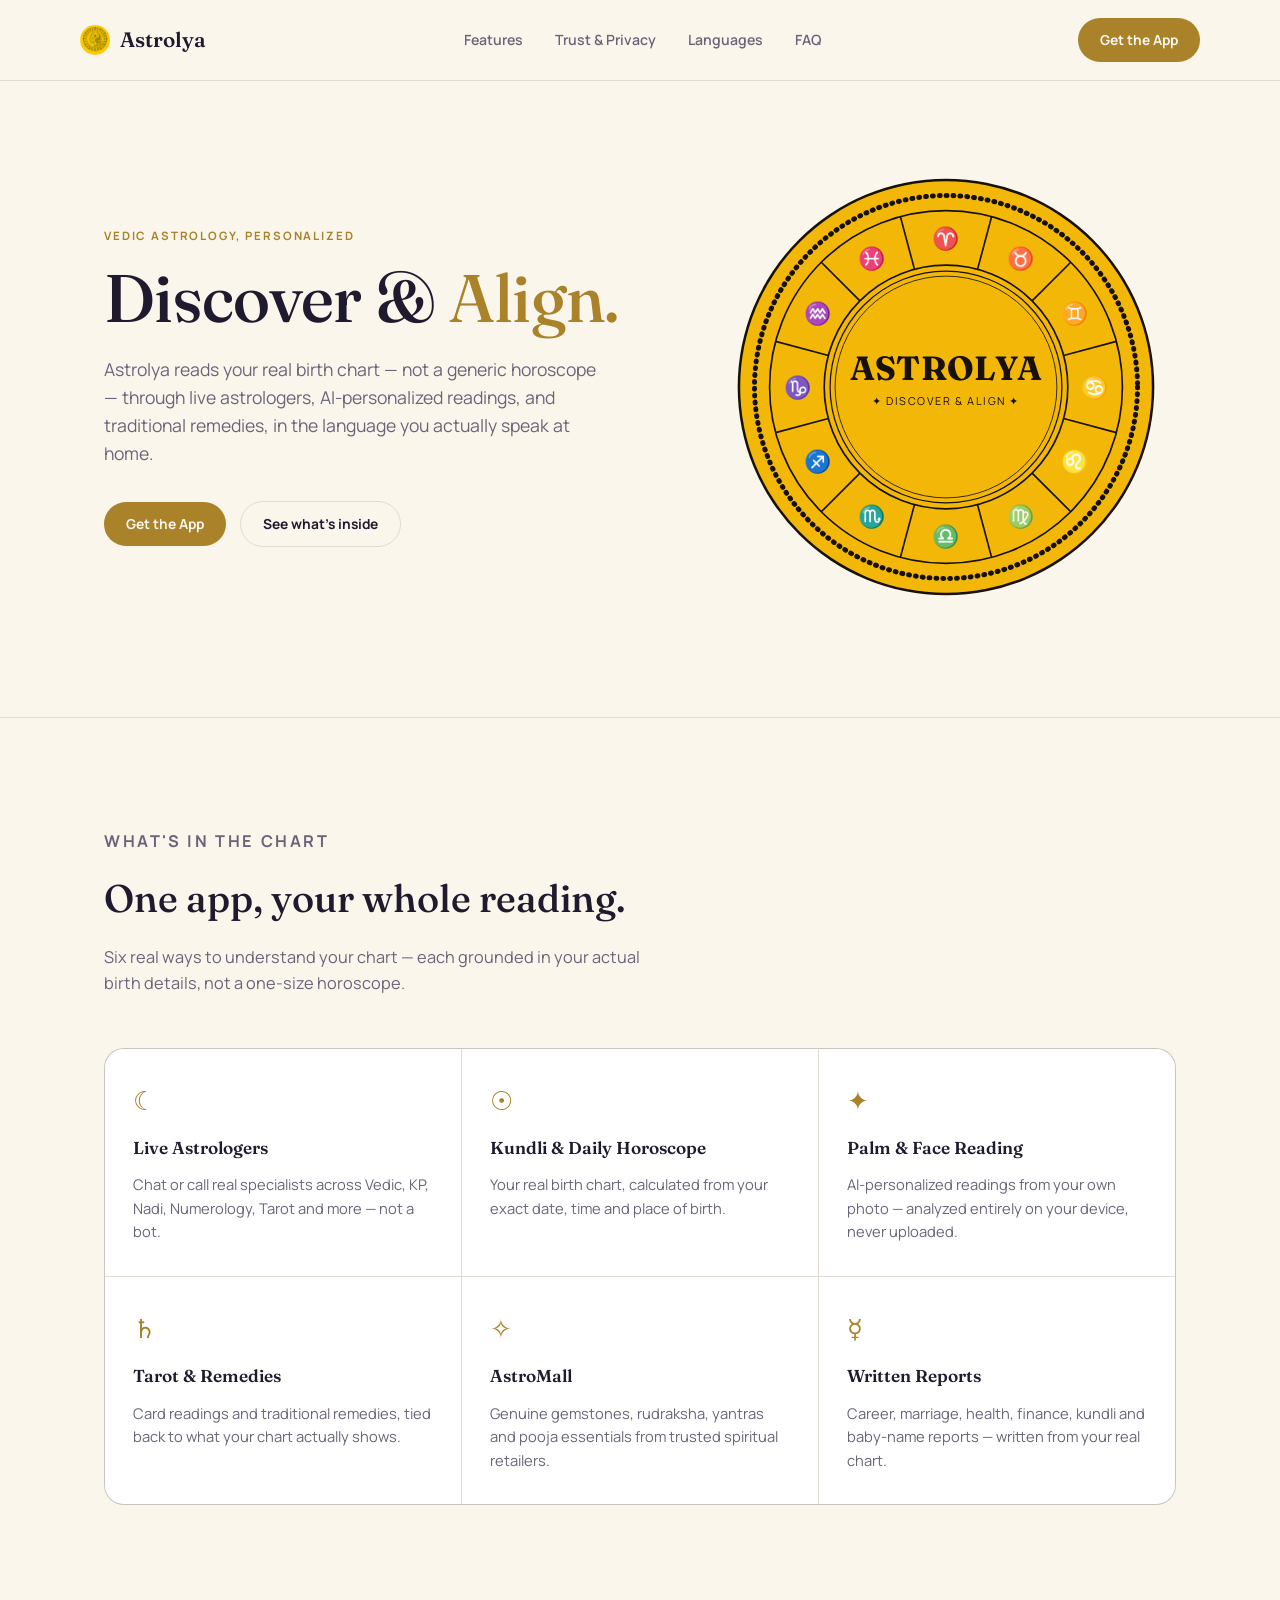
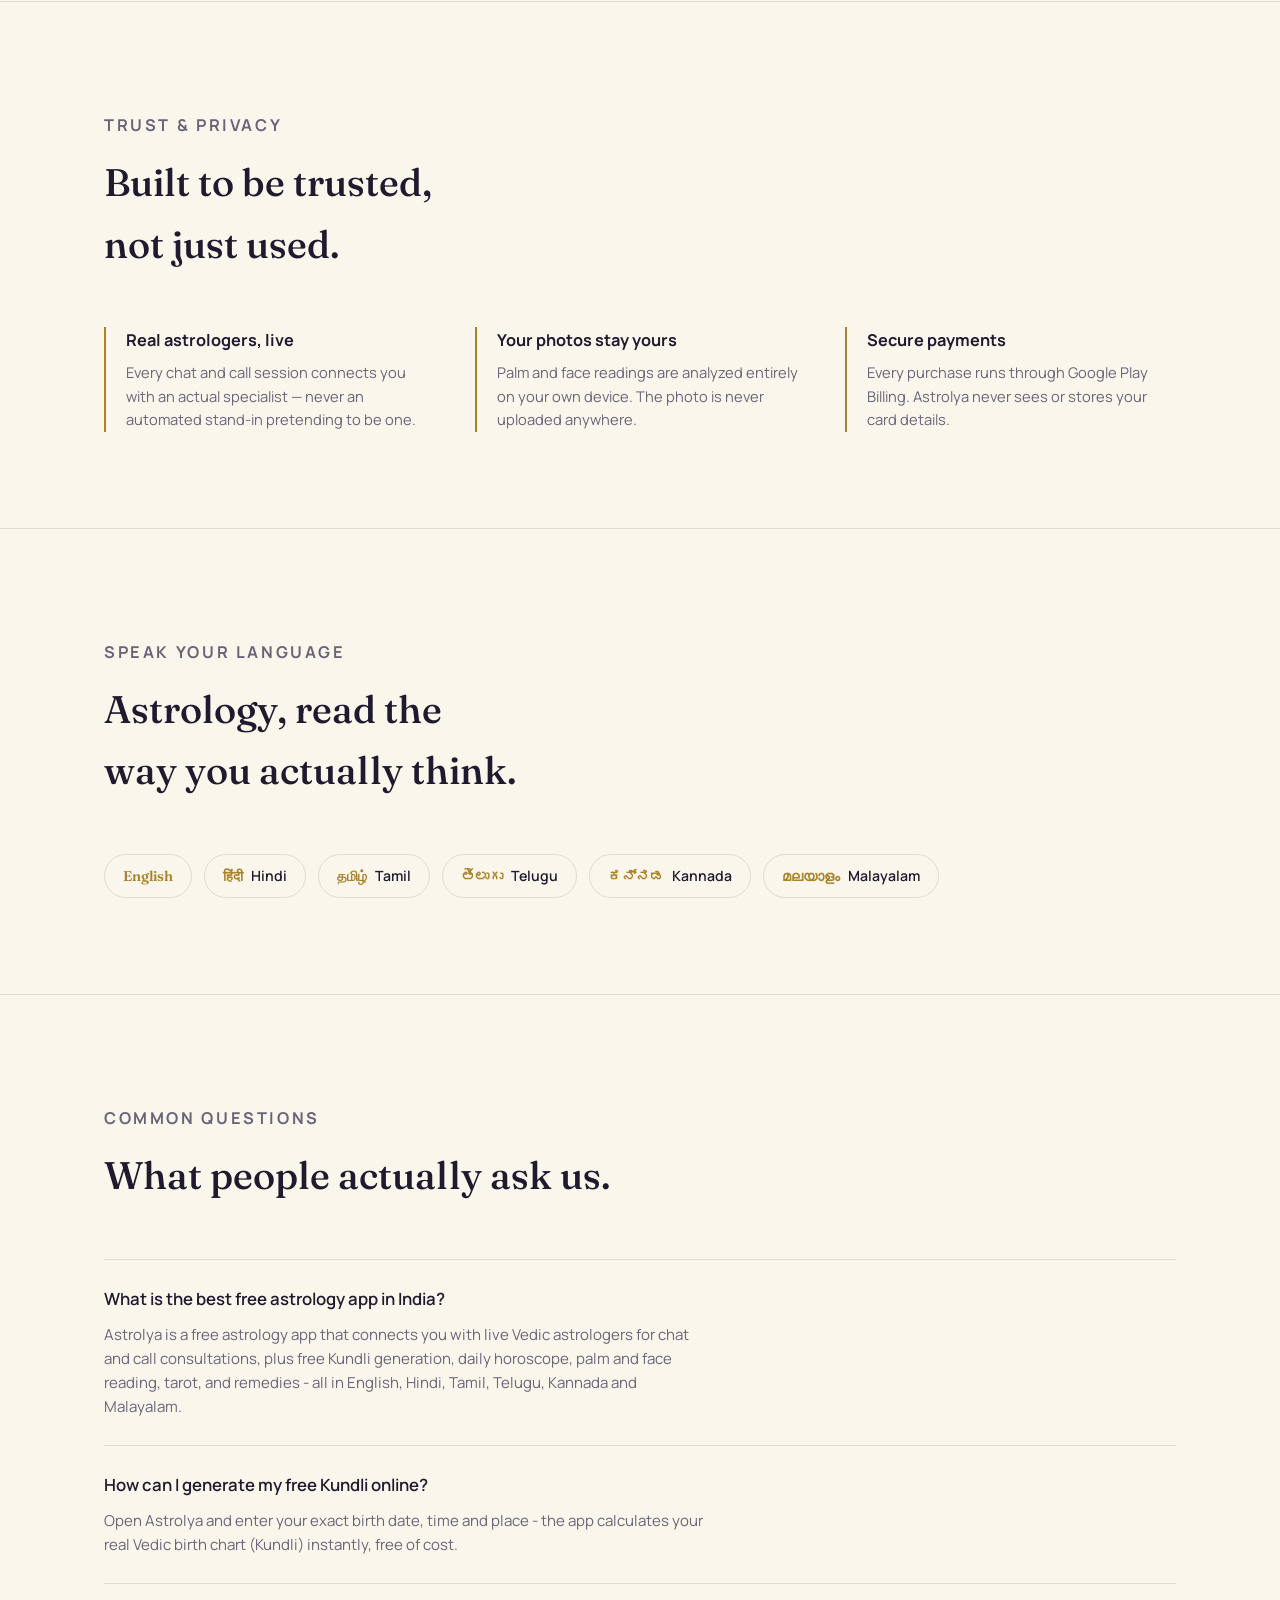
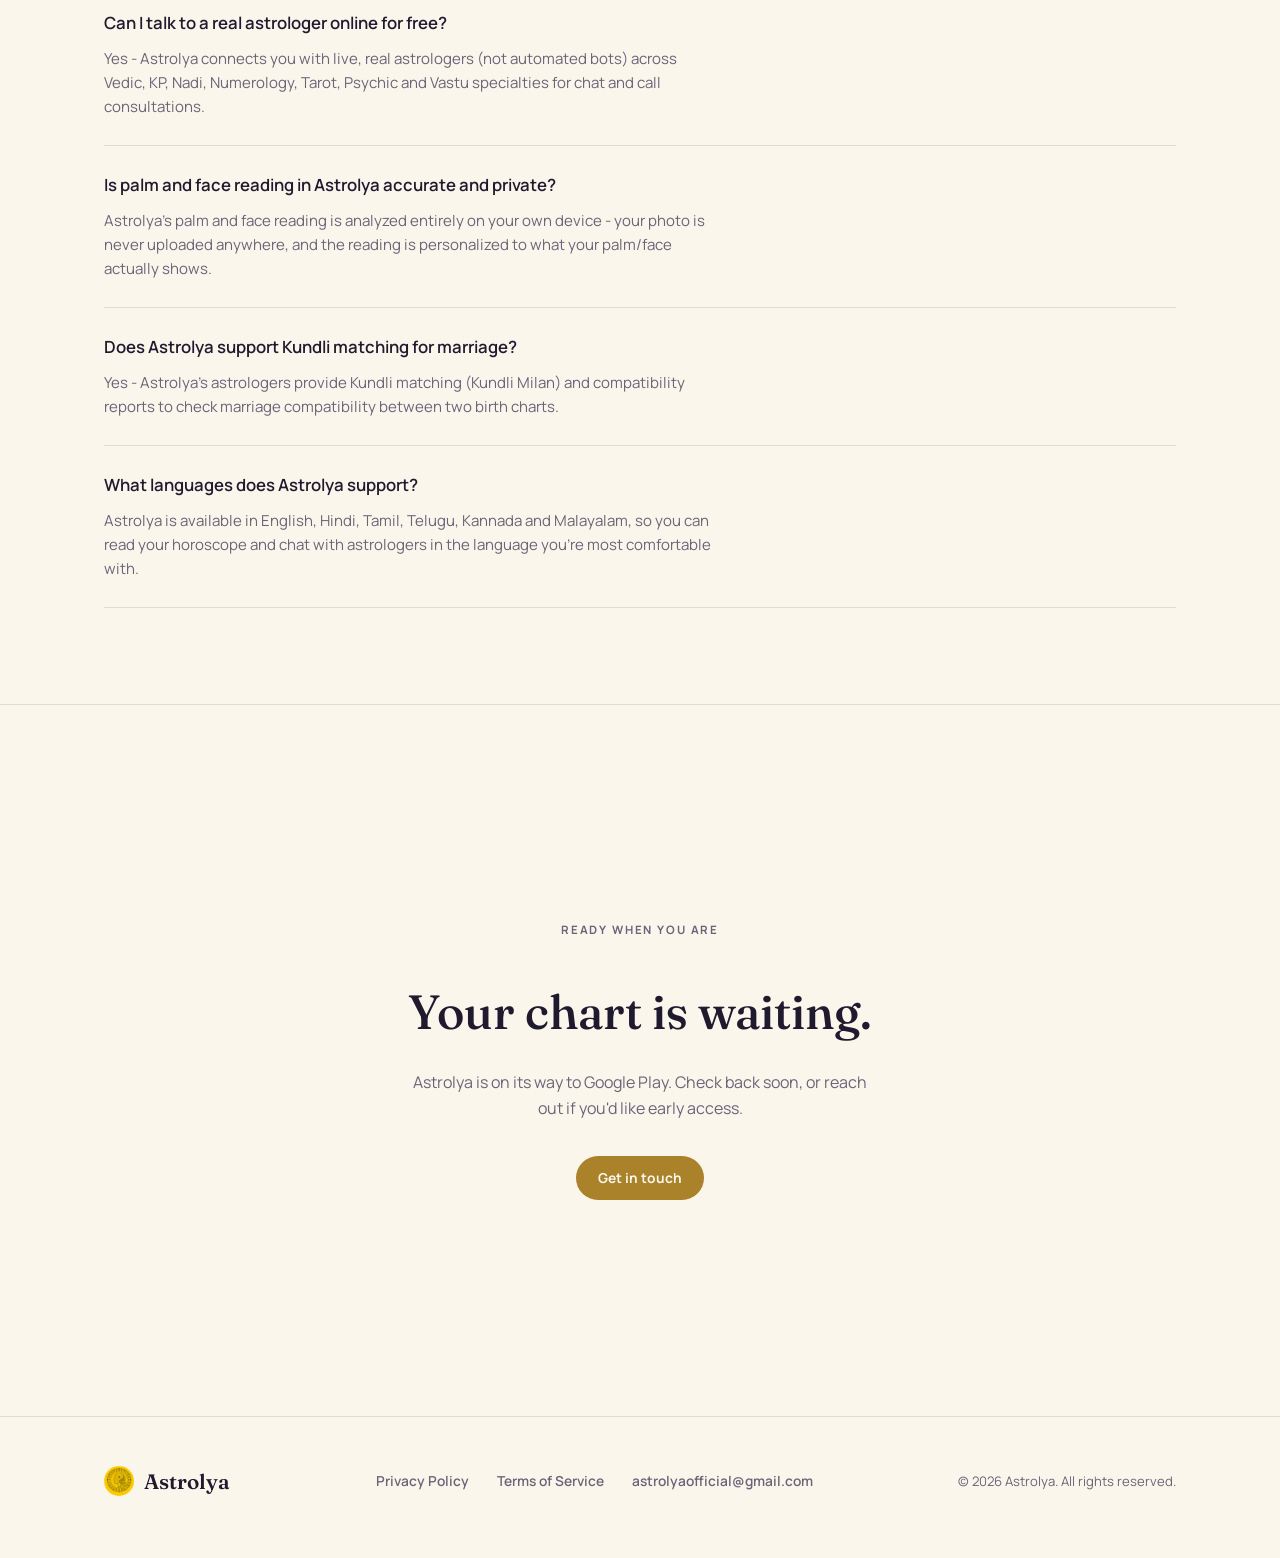
==== index.html @ 69664f36 "Use real app logo for nav wordmark and favicon" ====
<!doctype html>
<html lang="en">
<head>
<meta charset="UTF-8">
<meta name="viewport" content="width=device-width, initial-scale=1.0">
<title>Astrolya - Astrology App | Talk to Astrologer, Free Kundli &amp; Horoscope</title>
<meta name="description" content="Astrolya is a free astrology app with live Vedic astrologers, free Kundli &amp; horoscope matching, daily horoscope, palm &amp; face reading, tarot, and remedies - in English, Hindi, Tamil, Telugu, Kannada &amp; Malayalam.">
<meta name="keywords" content="astrology app, talk to astrologer, free kundli, kundli matching, daily horoscope, online astrologer chat, palm reading app, face reading app, tarot reading online, vedic astrology app, best astrology app india, horoscope app free">
<link rel="canonical" href="https://astrolya.in/">
<meta name="robots" content="index, follow">

<meta property="og:type" content="website">
<meta property="og:url" content="https://astrolya.in/">
<meta property="og:title" content="Astrolya - Astrology App | Talk to Astrologer, Free Kundli &amp; Horoscope">
<meta property="og:description" content="Live Vedic astrologers, free Kundli &amp; horoscope matching, palm &amp; face reading, tarot and remedies - in six Indian languages.">
<meta property="og:site_name" content="Astrolya">
<meta name="twitter:card" content="summary">
<meta name="twitter:title" content="Astrolya - Astrology App | Talk to Astrologer, Free Kundli &amp; Horoscope">
<meta name="twitter:description" content="Live Vedic astrologers, free Kundli &amp; horoscope matching, palm &amp; face reading, tarot and remedies - in six Indian languages.">

<link rel="icon" type="image/png" href="logo-mark.png">
<link rel="preconnect" href="https://fonts.googleapis.com">
<link rel="preconnect" href="https://fonts.gstatic.com" crossorigin>
<link href="https://fonts.googleapis.com/css2?family=Fraunces:opsz,wght@9..144,400;9..144,500;9..144,600&family=Manrope:wght@400;500;600;700;800&display=swap" rel="stylesheet">

<script type="application/ld+json">
{
  "@context": "https://schema.org",
  "@type": "MobileApplication",
  "name": "Astrolya",
  "applicationCategory": "LifestyleApplication",
  "operatingSystem": "Android",
  "description": "Astrolya is a free astrology app with live Vedic astrologers, free Kundli and horoscope matching, daily horoscope, palm and face reading, tarot, and remedies, available in English, Hindi, Tamil, Telugu, Kannada and Malayalam.",
  "url": "https://astrolya.in/",
  "inLanguage": ["en", "hi", "ta", "te", "kn", "ml"],
  "offers": { "@type": "Offer", "price": "0", "priceCurrency": "INR" }
}
</script>
<script type="application/ld+json">
{
  "@context": "https://schema.org",
  "@type": "FAQPage",
  "mainEntity": [
    {
      "@type": "Question",
      "name": "What is the best free astrology app in India?",
      "acceptedAnswer": { "@type": "Answer", "text": "Astrolya is a free astrology app that connects you with live Vedic astrologers for chat and call consultations, plus free Kundli generation, daily horoscope, palm and face reading, tarot, and remedies - all in English, Hindi, Tamil, Telugu, Kannada and Malayalam." }
    },
    {
      "@type": "Question",
      "name": "How can I generate my free Kundli online?",
      "acceptedAnswer": { "@type": "Answer", "text": "Open Astrolya and enter your exact birth date, time and place - the app calculates your real Vedic birth chart (Kundli) instantly, free of cost." }
    },
    {
      "@type": "Question",
      "name": "Can I talk to a real astrologer online for free?",
      "acceptedAnswer": { "@type": "Answer", "text": "Yes - Astrolya connects you with live, real astrologers (not automated bots) across Vedic, KP, Nadi, Numerology, Tarot, Psychic and Vastu specialties for chat and call consultations." }
    },
    {
      "@type": "Question",
      "name": "Is palm and face reading in Astrolya accurate and private?",
      "acceptedAnswer": { "@type": "Answer", "text": "Astrolya's palm and face reading is analyzed entirely on your own device - your photo is never uploaded anywhere, and the reading is personalized to what your palm/face actually shows." }
    },
    {
      "@type": "Question",
      "name": "Does Astrolya support Kundli matching for marriage?",
      "acceptedAnswer": { "@type": "Answer", "text": "Yes - Astrolya's astrologers provide Kundli matching (Kundli Milan) and compatibility reports to check marriage compatibility between two birth charts." }
    },
    {
      "@type": "Question",
      "name": "What languages does Astrolya support?",
      "acceptedAnswer": { "@type": "Answer", "text": "Astrolya is available in English, Hindi, Tamil, Telugu, Kannada and Malayalam, so you can read your horoscope and chat with astrologers in the language you're most comfortable with." }
    }
  ]
}
</script>
<style>
  :root {
    --void: #FAF6EC;
    --dusk: #FFFFFF;
    --dusk-2: #F1EADA;
    --gold: #A9822A;
    --gold-bright: #8C6A1F;
    --ember: #9C4530;
    --ink: #201A2E;
    --ink-dim: #6B6478;
    --line: rgba(32,26,46,0.12);
    --shadow: 0 1px 2px rgba(32,26,46,0.05), 0 12px 32px rgba(32,26,46,0.08);
  }
  @media (prefers-color-scheme: dark) {
    :root:not([data-theme="light"]) {
      --void: #0A0812;
      --dusk: #171225;
      --dusk-2: #1E1830;
      --gold: #C9A63C;
      --gold-bright: #E8C766;
      --ember: #C46A4C;
      --ink: #F3EDE0;
      --ink-dim: #9C93A8;
      --line: rgba(243,237,224,0.12);
      --shadow: 0 1px 2px rgba(0,0,0,0.3), 0 20px 48px rgba(0,0,0,0.4);
    }
  }
  :root[data-theme="dark"] {
    --void: #0A0812;
    --dusk: #171225;
    --dusk-2: #1E1830;
    --gold: #C9A63C;
    --gold-bright: #E8C766;
    --ember: #C46A4C;
    --ink: #F3EDE0;
    --ink-dim: #9C93A8;
    --line: rgba(243,237,224,0.12);
    --shadow: 0 1px 2px rgba(0,0,0,0.3), 0 20px 48px rgba(0,0,0,0.4);
  }

  * { box-sizing: border-box; margin: 0; padding: 0; }
  html { scroll-behavior: smooth; }
  body {
    background: var(--void);
    color: var(--ink);
    font-family: 'Manrope', -apple-system, sans-serif;
    line-height: 1.6;
    -webkit-font-smoothing: antialiased;
    overflow-x: hidden;
  }
  h1, h2, h3 { font-family: 'Fraunces', Georgia, serif; text-wrap: balance; font-weight: 500; }
  .eyebrow {
    font-size: 0.72rem;
    font-weight: 700;
    letter-spacing: 0.16em;
    text-transform: uppercase;
    color: var(--gold);
  }
  .wrap { max-width: 1120px; margin: 0 auto; padding: 0 24px; }
  a { color: inherit; text-decoration: none; }
  img, svg { max-width: 100%; display: block; }

  @media (prefers-reduced-motion: reduce) {
    *, *::before, *::after { animation-duration: 0.01ms !important; animation-iteration-count: 1 !important; transition-duration: 0.01ms !important; }
  }

  /* Nav */
  header.nav {
    position: sticky; top: 0; z-index: 50;
    background: color-mix(in srgb, var(--void) 88%, transparent);
    backdrop-filter: blur(10px);
    border-bottom: 1px solid var(--line);
  }
  .nav-row {
    display: flex; align-items: center; justify-content: space-between;
    padding: 18px 0;
  }
  .wordmark { display: flex; align-items: center; gap: 10px; font-family: 'Fraunces', serif; font-size: 1.3rem; font-weight: 600; }
  .wordmark .glyph {
    width: 30px; height: 30px; border-radius: 50%;
    display: block;
    flex-shrink: 0;
  }
  nav.links { display: flex; gap: 32px; align-items: center; }
  nav.links a { font-size: 0.88rem; font-weight: 600; color: var(--ink-dim); transition: color 0.2s; }
  nav.links a:hover, nav.links a:focus-visible { color: var(--gold); }
  .btn {
    display: inline-flex; align-items: center; gap: 8px;
    padding: 11px 22px; border-radius: 999px;
    font-size: 0.86rem; font-weight: 700;
    background: var(--gold); color: var(--void);
    transition: transform 0.2s, background 0.2s;
  }
  .btn:hover, .btn:focus-visible { background: var(--gold-bright); transform: translateY(-1px); }
  .btn:focus-visible { outline: 2px solid var(--gold); outline-offset: 3px; }

  @media (max-width: 720px) { nav.links { display: none; } }

  /* Hero */
  .hero {
    position: relative;
    padding: 96px 0 120px;
    overflow: hidden;
  }
  .hero-grid {
    display: grid; grid-template-columns: 1.1fr 0.9fr; gap: 48px; align-items: center;
  }
  @media (max-width: 880px) { .hero-grid { grid-template-columns: 1fr; } }
  .hero h1 {
    font-size: clamp(2.6rem, 5.5vw, 4.2rem);
    line-height: 1.04;
    margin: 18px 0 22px;
    letter-spacing: -0.01em;
  }
  .hero h1 em { font-style: normal; color: var(--gold); }
  .hero p.lede {
    font-size: 1.1rem; color: var(--ink-dim); max-width: 46ch; margin-bottom: 34px;
  }
  .cta-row { display: flex; gap: 14px; flex-wrap: wrap; align-items: center; }
  .btn-ghost {
    padding: 11px 22px; border-radius: 999px; border: 1px solid var(--line);
    font-size: 0.86rem; font-weight: 700; color: var(--ink);
    transition: border-color 0.2s;
  }
  .btn-ghost:hover { border-color: var(--gold); }

  /* Chart wheel */
  .wheel-wrap { position: relative; display: flex; align-items: center; justify-content: center; }
  .wheel {
    width: min(420px, 84vw); aspect-ratio: 1;
  }
  .wheel-ring {
    transform-box: fill-box;
    transform-origin: center;
    animation: spin 140s linear infinite;
  }
  @keyframes spin { to { transform: rotate(360deg); } }
  .wheel-static-label {
    position: absolute; font-family: 'Fraunces', serif; font-size: 0.75rem;
    letter-spacing: 0.08em; color: var(--ink-dim); text-align: center;
  }

  /* Section shell */
  section { padding: 96px 0; border-top: 1px solid var(--line); scroll-margin-top: 90px; }
  .section-head { max-width: 56ch; margin-bottom: 52px; }
  .section-head h2 { font-size: clamp(1.8rem, 3.4vw, 2.4rem); margin-top: 14px; }
  .section-head p { color: var(--ink-dim); margin-top: 14px; font-size: 1.02rem; }

  /* Feature cards */
  .features { display: grid; grid-template-columns: repeat(3, 1fr); gap: 1px; background: var(--line); border: 1px solid var(--line); border-radius: 20px; overflow: hidden; }
  @media (max-width: 880px) { .features { grid-template-columns: repeat(2, 1fr); } }
  @media (max-width: 560px) { .features { grid-template-columns: 1fr; } }
  .feature {
    background: var(--dusk); padding: 32px 28px; min-height: 220px;
    display: flex; flex-direction: column; gap: 12px;
  }
  .feature .mark { font-family: 'Fraunces', serif; font-size: 1.6rem; color: var(--gold); }
  .feature h3 { font-size: 1.08rem; font-weight: 600; }
  .feature p { color: var(--ink-dim); font-size: 0.92rem; }

  /* Trust */
  .trust-grid { display: grid; grid-template-columns: repeat(3, 1fr); gap: 40px; }
  @media (max-width: 780px) { .trust-grid { grid-template-columns: 1fr; gap: 32px; } }
  .trust-item { border-left: 2px solid var(--gold); padding-left: 20px; }
  .trust-item h3 { font-size: 1.02rem; font-weight: 700; margin-bottom: 8px; font-family: 'Manrope', sans-serif; }
  .trust-item p { color: var(--ink-dim); font-size: 0.92rem; }

  /* Languages */
  .lang-row { display: flex; flex-wrap: wrap; gap: 12px; }
  .lang-chip {
    padding: 10px 18px; border-radius: 999px; border: 1px solid var(--line);
    font-size: 0.88rem; font-weight: 600;
    display: flex; align-items: baseline; gap: 8px;
  }
  .lang-chip .native { color: var(--gold); font-family: 'Fraunces', serif; }

  /* FAQ */
  .faq-list { display: flex; flex-direction: column; }
  .faq-item { padding: 26px 0; border-top: 1px solid var(--line); }
  .faq-item:last-child { border-bottom: 1px solid var(--line); }
  .faq-item h3 { font-size: 1.05rem; font-weight: 600; margin-bottom: 10px; font-family: 'Manrope', sans-serif; }
  .faq-item p { color: var(--ink-dim); font-size: 0.94rem; max-width: 68ch; }

  /* Final CTA */
  .final-cta { text-align: center; padding: 120px 0; }
  .final-cta h2 { font-size: clamp(2rem, 4.5vw, 3rem); margin-bottom: 20px; }
  .final-cta p { color: var(--ink-dim); max-width: 46ch; margin: 0 auto 34px; }
  .final-cta .cta-row { justify-content: center; }

  /* Footer */
  footer { border-top: 1px solid var(--line); padding: 48px 0 60px; }
  .foot-row { display: flex; justify-content: space-between; flex-wrap: wrap; gap: 24px; align-items: center; }
  .foot-links { display: flex; gap: 28px; flex-wrap: wrap; }
  .foot-links a { font-size: 0.86rem; color: var(--ink-dim); font-weight: 600; }
  .foot-links a:hover { color: var(--gold); }
  .foot-copy { font-size: 0.82rem; color: var(--ink-dim); }
</style>
</head>
<body>

<header class="nav">
  <div class="wrap nav-row">
    <a class="wordmark" href="#top"><img class="glyph" src="logo-mark.png" alt="Astrolya" width="30" height="30">Astrolya</a>
    <nav class="links">
      <a href="#chart">Features</a>
      <a href="#trust">Trust &amp; Privacy</a>
      <a href="#languages">Languages</a>
      <a href="#faq">FAQ</a>
    </nav>
    <a class="btn" href="#download">Get the App</a>
  </div>
</header>

<main id="top">
  <section class="hero" style="border-top:none;">
    <div class="wrap hero-grid">
      <div>
        <p class="eyebrow">Vedic Astrology, Personalized</p>
        <h1>Discover &amp; <em>Align.</em></h1>
        <p class="lede">Astrolya reads your real birth chart — not a generic horoscope — through live astrologers, AI-personalized readings, and traditional remedies, in the language you actually speak at home.</p>
        <div class="cta-row">
          <a class="btn" href="#download">Get the App</a>
          <a class="btn-ghost" href="#chart">See what's inside</a>
        </div>
      </div>
      <div class="wheel-wrap" aria-hidden="true">
        <svg class="wheel" viewBox="0 0 500 500">
          <defs>
            <clipPath id="wheelClip"><circle cx="250" cy="250" r="245"/></clipPath>
          </defs>
          <circle cx="250" cy="250" r="248" fill="#17110A"/>
          <circle cx="250" cy="250" r="245" fill="#F3B807"/>

          <g class="wheel-ring">
            <circle cx="250" cy="250" r="228" fill="none" stroke="#17110A" stroke-width="6" stroke-dasharray="1 7.2" stroke-linecap="round"/>
            <circle cx="250" cy="250" r="210" fill="none" stroke="#17110A" stroke-width="2"/>
            <circle cx="250" cy="250" r="145" fill="none" stroke="#17110A" stroke-width="2"/>
            <g stroke="#17110A" stroke-width="2">
              <line x1="287.5" y1="110.0" x2="304.3" y2="47.2"/>
              <line x1="352.5" y1="147.5" x2="398.5" y2="101.5"/>
              <line x1="390.0" y1="212.5" x2="452.8" y2="195.7"/>
              <line x1="390.0" y1="287.5" x2="452.8" y2="304.3"/>
              <line x1="352.5" y1="352.5" x2="398.5" y2="398.5"/>
              <line x1="287.5" y1="390.0" x2="304.3" y2="452.8"/>
              <line x1="212.5" y1="390.0" x2="195.7" y2="452.8"/>
              <line x1="147.5" y1="352.5" x2="101.5" y2="398.5"/>
              <line x1="110.0" y1="287.5" x2="47.2" y2="304.3"/>
              <line x1="110.0" y1="212.5" x2="47.2" y2="195.7"/>
              <line x1="147.5" y1="147.5" x2="101.5" y2="101.5"/>
              <line x1="212.5" y1="110.0" x2="195.7" y2="47.2"/>
            </g>
            <g fill="#17110A" font-size="26" text-anchor="middle" dominant-baseline="central">
              <text x="250" y="73">♈</text>
              <text x="338.5" y="96.7">♉</text>
              <text x="403.3" y="161.5">♊</text>
              <text x="427" y="250">♋</text>
              <text x="403.3" y="338.5">♌</text>
              <text x="338.5" y="403.3">♍</text>
              <text x="250" y="427">♎</text>
              <text x="161.5" y="403.3">♏</text>
              <text x="96.7" y="338.5">♐</text>
              <text x="73" y="250">♑</text>
              <text x="96.7" y="161.5">♒</text>
              <text x="161.5" y="96.7">♓</text>
            </g>
          </g>

          <circle cx="250" cy="250" r="138" fill="none" stroke="#17110A" stroke-width="1.5"/>
          <circle cx="250" cy="250" r="132" fill="none" stroke="#17110A" stroke-width="1"/>
          <text x="250" y="242" font-size="40" font-weight="700" fill="#17110A" text-anchor="middle" style="font-family:'Fraunces',serif;" letter-spacing="0.01em">ASTROLYA</text>
          <text x="250" y="272" font-size="13" fill="#17110A" text-anchor="middle" letter-spacing="0.14em">✦ DISCOVER &amp; ALIGN ✦</text>
        </svg>
      </div>
    </div>
  </section>

  <section id="chart">
    <div class="wrap">
      <div class="section-head">
        <p class="eyebrow">What's in the chart</p>
        <h2>One app, your whole reading.</h2>
        <p>Six real ways to understand your chart — each grounded in your actual birth details, not a one-size horoscope.</p>
      </div>
      <div class="features">
        <div class="feature">
          <span class="mark">☾</span>
          <h3>Live Astrologers</h3>
          <p>Chat or call real specialists across Vedic, KP, Nadi, Numerology, Tarot and more — not a bot.</p>
        </div>
        <div class="feature">
          <span class="mark">☉</span>
          <h3>Kundli &amp; Daily Horoscope</h3>
          <p>Your real birth chart, calculated from your exact date, time and place of birth.</p>
        </div>
        <div class="feature">
          <span class="mark">✦</span>
          <h3>Palm &amp; Face Reading</h3>
          <p>AI-personalized readings from your own photo — analyzed entirely on your device, never uploaded.</p>
        </div>
        <div class="feature">
          <span class="mark">♄</span>
          <h3>Tarot &amp; Remedies</h3>
          <p>Card readings and traditional remedies, tied back to what your chart actually shows.</p>
        </div>
        <div class="feature">
          <span class="mark">✧</span>
          <h3>AstroMall</h3>
          <p>Genuine gemstones, rudraksha, yantras and pooja essentials from trusted spiritual retailers.</p>
        </div>
        <div class="feature">
          <span class="mark">☿</span>
          <h3>Written Reports</h3>
          <p>Career, marriage, health, finance, kundli and baby-name reports — written from your real chart.</p>
        </div>
      </div>
    </div>
  </section>

  <section id="trust">
    <div class="wrap">
      <div class="section-head">
        <p class="eyebrow">Trust &amp; Privacy</p>
        <h2>Built to be trusted, not just used.</h2>
      </div>
      <div class="trust-grid">
        <div class="trust-item">
          <h3>Real astrologers, live</h3>
          <p>Every chat and call session connects you with an actual specialist — never an automated stand-in pretending to be one.</p>
        </div>
        <div class="trust-item">
          <h3>Your photos stay yours</h3>
          <p>Palm and face readings are analyzed entirely on your own device. The photo is never uploaded anywhere.</p>
        </div>
        <div class="trust-item">
          <h3>Secure payments</h3>
          <p>Every purchase runs through Google Play Billing. Astrolya never sees or stores your card details.</p>
        </div>
      </div>
    </div>
  </section>

  <section id="languages">
    <div class="wrap">
      <div class="section-head">
        <p class="eyebrow">Speak your language</p>
        <h2>Astrology, read the way you actually think.</h2>
      </div>
      <div class="lang-row">
        <span class="lang-chip"><span class="native">English</span></span>
        <span class="lang-chip"><span class="native">हिंदी</span> Hindi</span>
        <span class="lang-chip"><span class="native">தமிழ்</span> Tamil</span>
        <span class="lang-chip"><span class="native">తెలుగు</span> Telugu</span>
        <span class="lang-chip"><span class="native">ಕನ್ನಡ</span> Kannada</span>
        <span class="lang-chip"><span class="native">മലയാളം</span> Malayalam</span>
      </div>
    </div>
  </section>

  <section id="faq">
    <div class="wrap">
      <div class="section-head">
        <p class="eyebrow">Common Questions</p>
        <h2>What people actually ask us.</h2>
      </div>
      <div class="faq-list">
        <div class="faq-item">
          <h3>What is the best free astrology app in India?</h3>
          <p>Astrolya is a free astrology app that connects you with live Vedic astrologers for chat and call consultations, plus free Kundli generation, daily horoscope, palm and face reading, tarot, and remedies - all in English, Hindi, Tamil, Telugu, Kannada and Malayalam.</p>
        </div>
        <div class="faq-item">
          <h3>How can I generate my free Kundli online?</h3>
          <p>Open Astrolya and enter your exact birth date, time and place - the app calculates your real Vedic birth chart (Kundli) instantly, free of cost.</p>
        </div>
        <div class="faq-item">
          <h3>Can I talk to a real astrologer online for free?</h3>
          <p>Yes - Astrolya connects you with live, real astrologers (not automated bots) across Vedic, KP, Nadi, Numerology, Tarot, Psychic and Vastu specialties for chat and call consultations.</p>
        </div>
        <div class="faq-item">
          <h3>Is palm and face reading in Astrolya accurate and private?</h3>
          <p>Astrolya's palm and face reading is analyzed entirely on your own device - your photo is never uploaded anywhere, and the reading is personalized to what your palm/face actually shows.</p>
        </div>
        <div class="faq-item">
          <h3>Does Astrolya support Kundli matching for marriage?</h3>
          <p>Yes - Astrolya's astrologers provide Kundli matching (Kundli Milan) and compatibility reports to check marriage compatibility between two birth charts.</p>
        </div>
        <div class="faq-item">
          <h3>What languages does Astrolya support?</h3>
          <p>Astrolya is available in English, Hindi, Tamil, Telugu, Kannada and Malayalam, so you can read your horoscope and chat with astrologers in the language you're most comfortable with.</p>
        </div>
      </div>
    </div>
  </section>

  <section id="download" style="border-top: 1px solid var(--line);">
    <div class="wrap final-cta">
      <p class="eyebrow">Ready when you are</p>
      <h2>Your chart is waiting.</h2>
      <p>Astrolya is on its way to Google Play. Check back soon, or reach out if you'd like early access.</p>
      <div class="cta-row">
        <a class="btn" href="mailto:astrolyaofficial@gmail.com">Get in touch</a>
      </div>
    </div>
  </section>
</main>

<footer>
  <div class="wrap foot-row">
    <a class="wordmark" href="#top"><img class="glyph" src="logo-mark.png" alt="Astrolya" width="30" height="30">Astrolya</a>
    <div class="foot-links">
      <a href="https://sites.google.com/view/astrolya-privacy-policy/home">Privacy Policy</a>
      <a href="https://sites.google.com/view/astrolya-terms-of-service/home">Terms of Service</a>
      <a href="mailto:astrolyaofficial@gmail.com">astrolyaofficial@gmail.com</a>
    </div>
    <p class="foot-copy">© 2026 Astrolya. All rights reserved.</p>
  </div>
</footer>

</body>
</html>
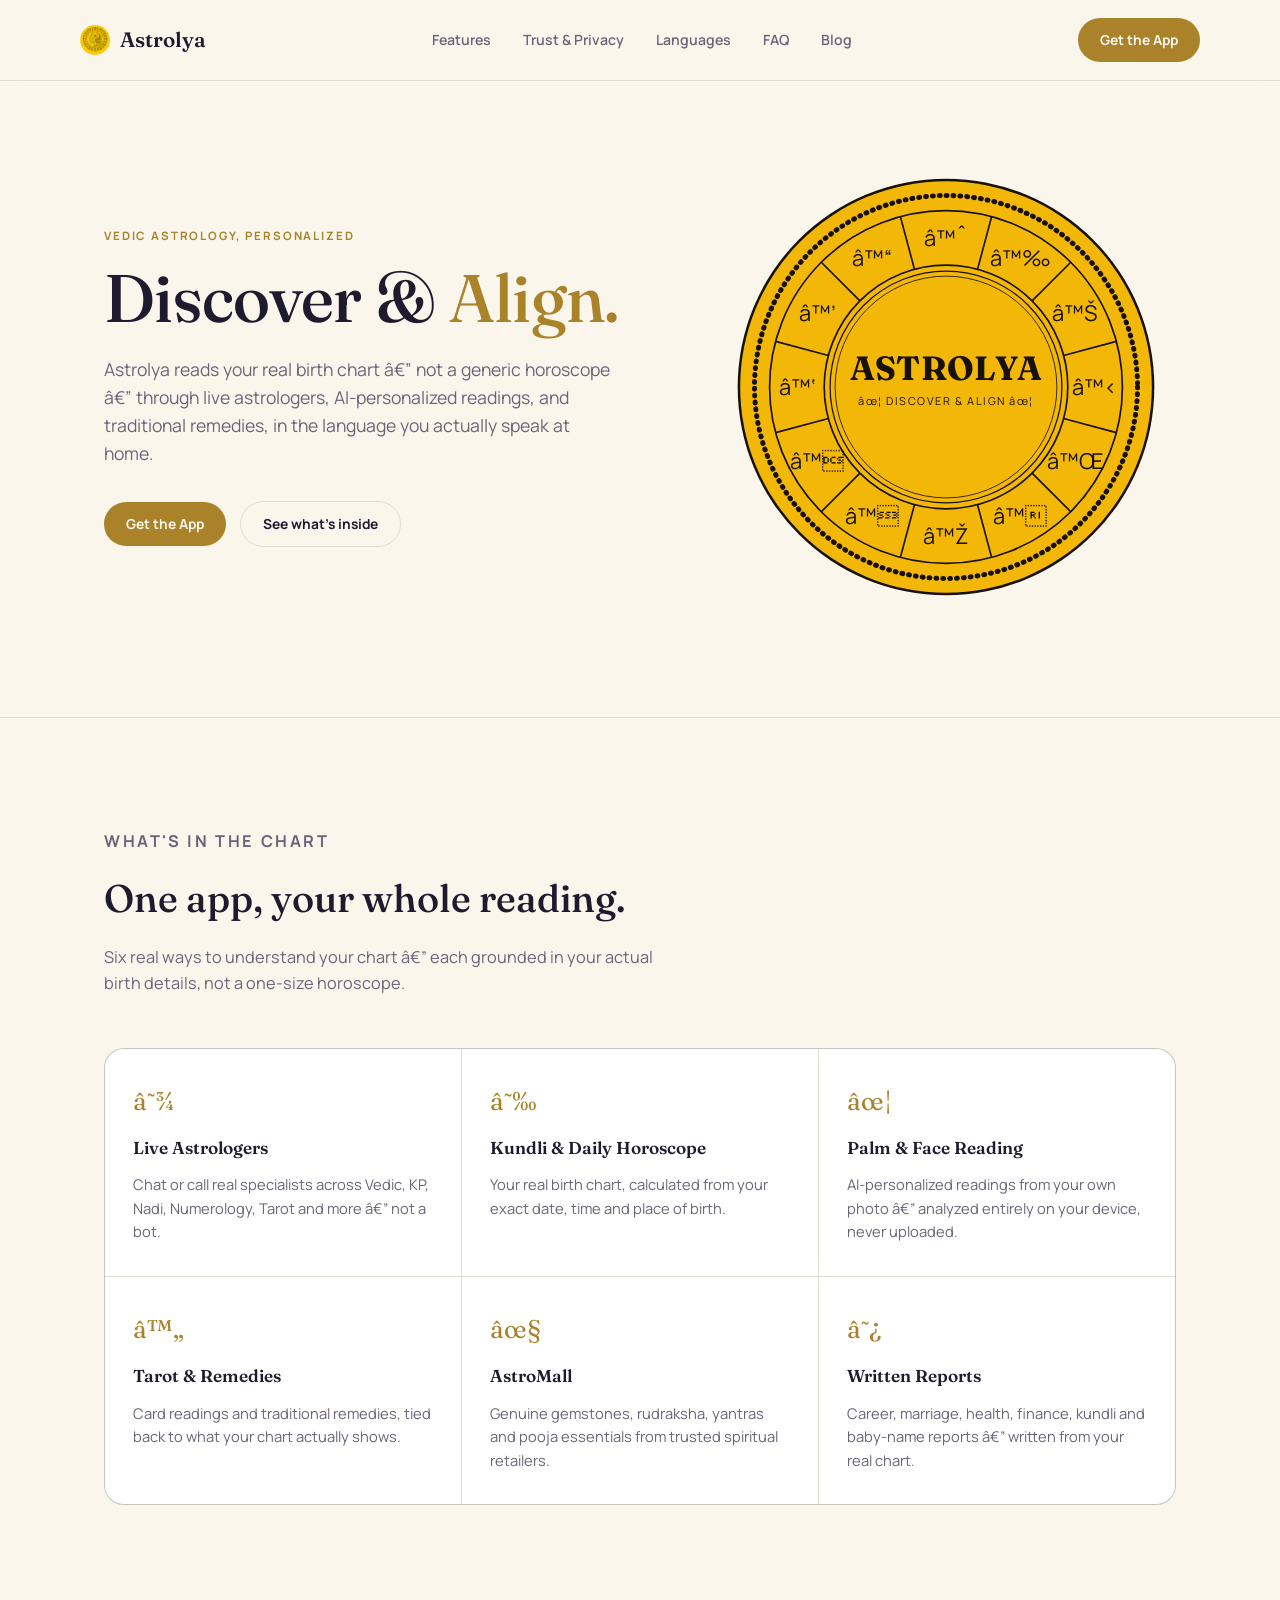
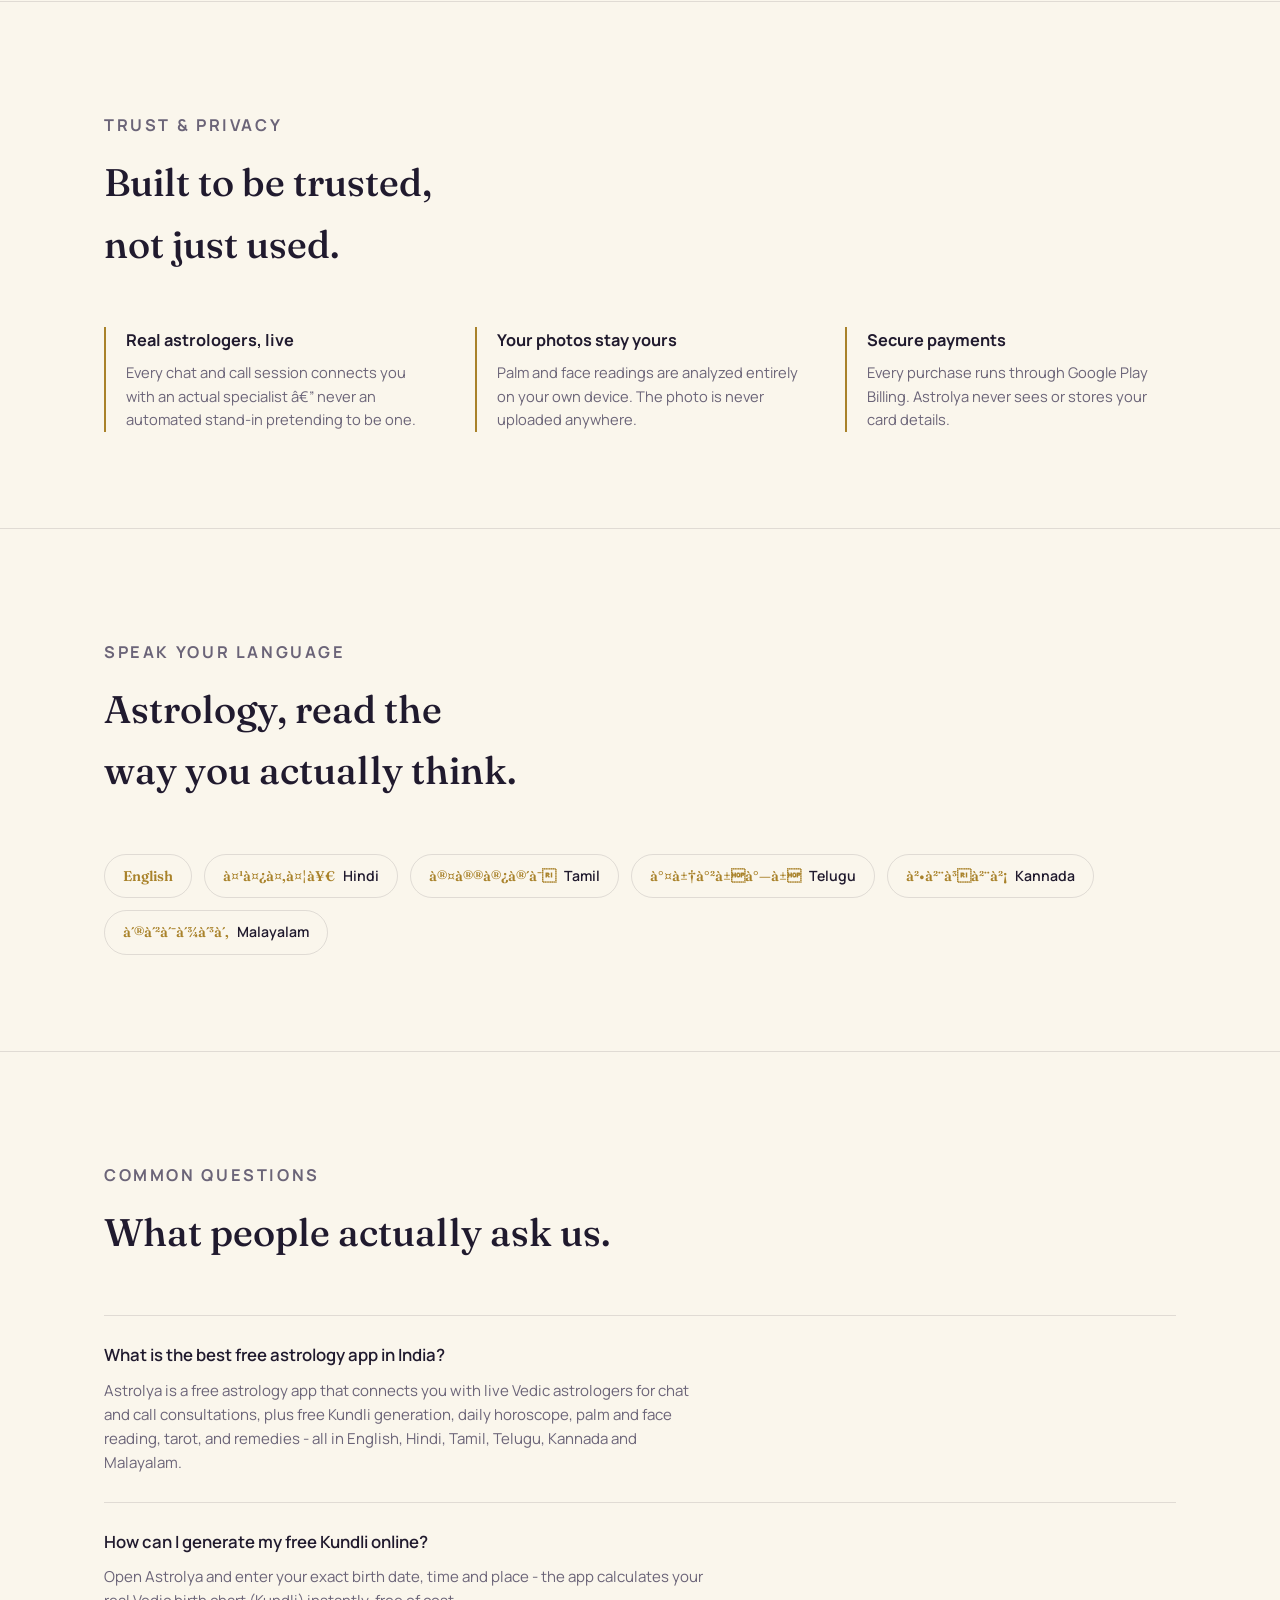
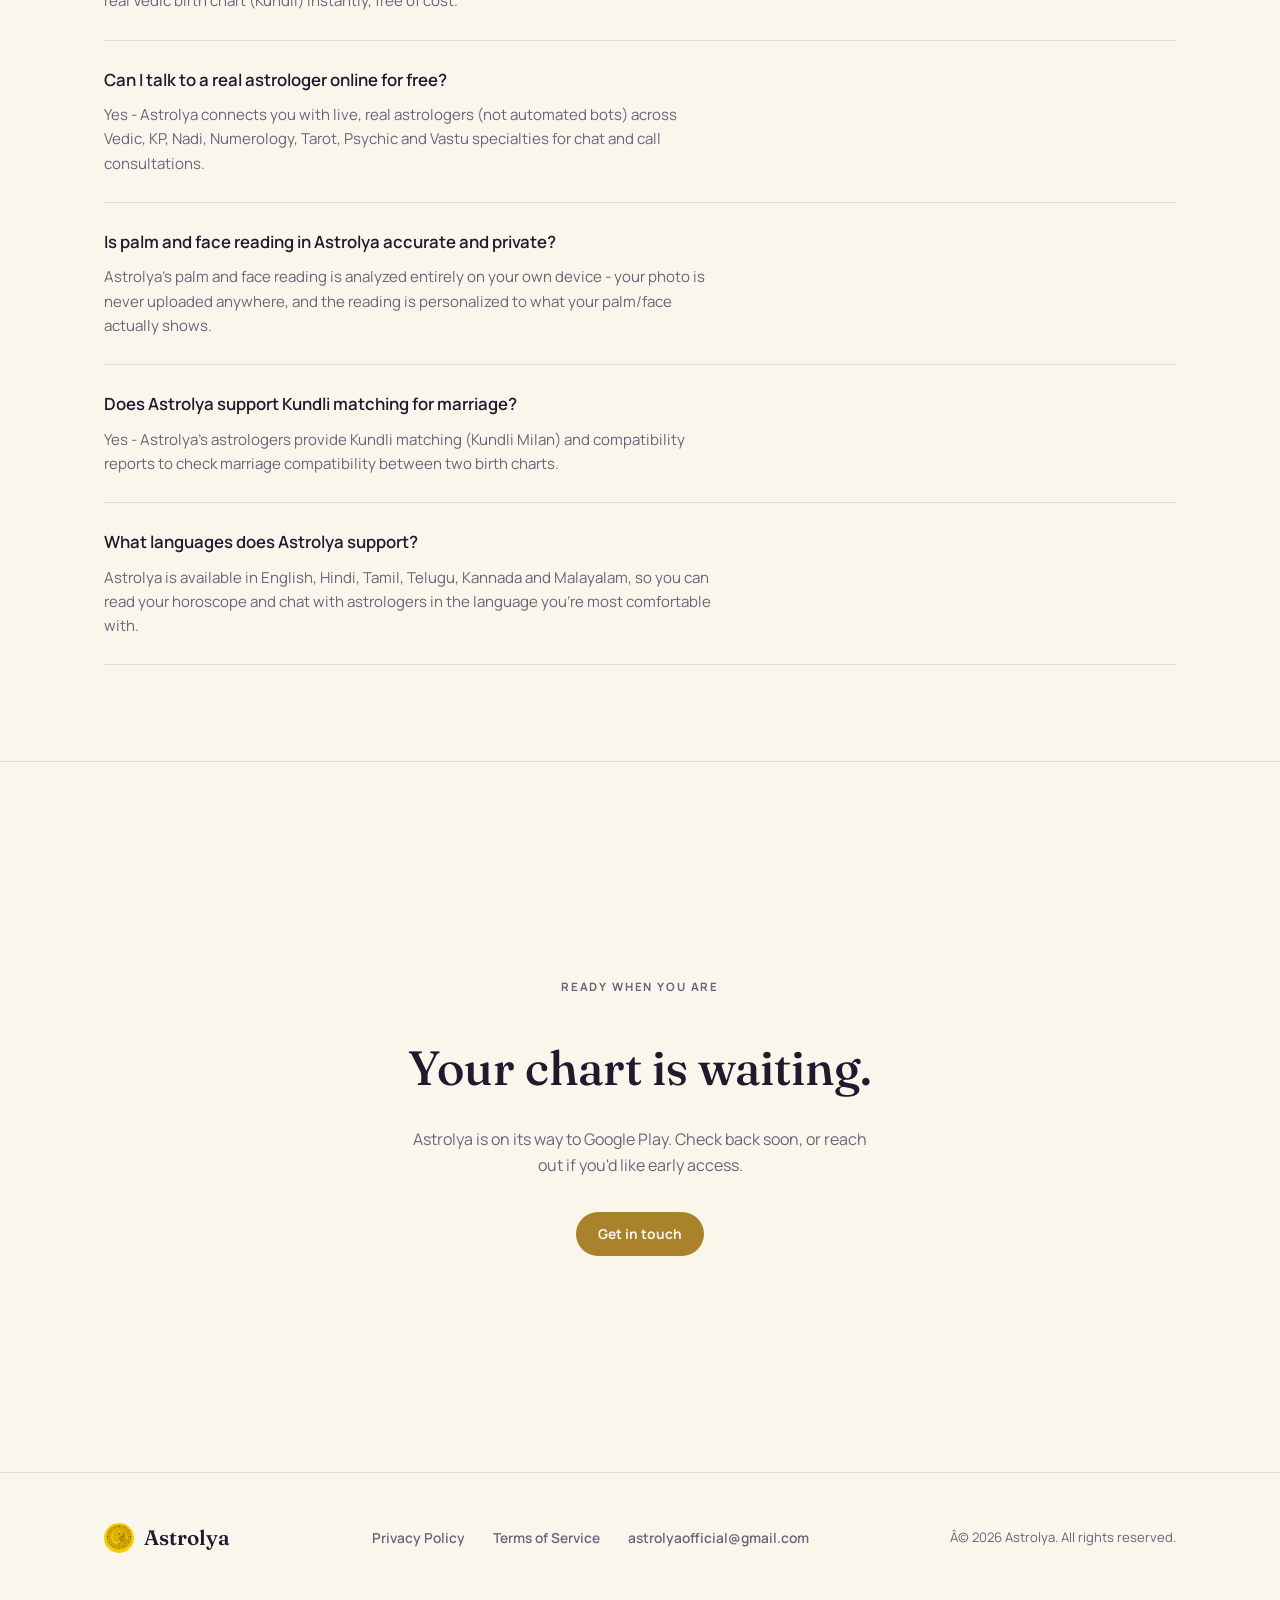
==== commit e79acf29: "Add 6 SEO-targeted blog articles and extract shared stylesheet Real, original guides on Kundli match" ====
--- a/index.html
+++ b/index.html
@@ -1,4 +1,4 @@
-<!doctype html>
+﻿<!doctype html>
 <html lang="en">
 <head>
 <meta charset="UTF-8">
@@ -22,6 +22,7 @@
 <link rel="preconnect" href="https://fonts.googleapis.com">
 <link rel="preconnect" href="https://fonts.gstatic.com" crossorigin>
 <link href="https://fonts.googleapis.com/css2?family=Fraunces:opsz,wght@9..144,400;9..144,500;9..144,600&family=Manrope:wght@400;500;600;700;800&display=swap" rel="stylesheet">
+<link rel="stylesheet" href="styles.css">
 
 <script type="application/ld+json">
 {
@@ -74,203 +75,6 @@
   ]
 }
 </script>
-<style>
-  :root {
-    --void: #FAF6EC;
-    --dusk: #FFFFFF;
-    --dusk-2: #F1EADA;
-    --gold: #A9822A;
-    --gold-bright: #8C6A1F;
-    --ember: #9C4530;
-    --ink: #201A2E;
-    --ink-dim: #6B6478;
-    --line: rgba(32,26,46,0.12);
-    --shadow: 0 1px 2px rgba(32,26,46,0.05), 0 12px 32px rgba(32,26,46,0.08);
-  }
-  @media (prefers-color-scheme: dark) {
-    :root:not([data-theme="light"]) {
-      --void: #0A0812;
-      --dusk: #171225;
-      --dusk-2: #1E1830;
-      --gold: #C9A63C;
-      --gold-bright: #E8C766;
-      --ember: #C46A4C;
-      --ink: #F3EDE0;
-      --ink-dim: #9C93A8;
-      --line: rgba(243,237,224,0.12);
-      --shadow: 0 1px 2px rgba(0,0,0,0.3), 0 20px 48px rgba(0,0,0,0.4);
-    }
-  }
-  :root[data-theme="dark"] {
-    --void: #0A0812;
-    --dusk: #171225;
-    --dusk-2: #1E1830;
-    --gold: #C9A63C;
-    --gold-bright: #E8C766;
-    --ember: #C46A4C;
-    --ink: #F3EDE0;
-    --ink-dim: #9C93A8;
-    --line: rgba(243,237,224,0.12);
-    --shadow: 0 1px 2px rgba(0,0,0,0.3), 0 20px 48px rgba(0,0,0,0.4);
-  }
-
-  * { box-sizing: border-box; margin: 0; padding: 0; }
-  html { scroll-behavior: smooth; }
-  body {
-    background: var(--void);
-    color: var(--ink);
-    font-family: 'Manrope', -apple-system, sans-serif;
-    line-height: 1.6;
-    -webkit-font-smoothing: antialiased;
-    overflow-x: hidden;
-  }
-  h1, h2, h3 { font-family: 'Fraunces', Georgia, serif; text-wrap: balance; font-weight: 500; }
-  .eyebrow {
-    font-size: 0.72rem;
-    font-weight: 700;
-    letter-spacing: 0.16em;
-    text-transform: uppercase;
-    color: var(--gold);
-  }
-  .wrap { max-width: 1120px; margin: 0 auto; padding: 0 24px; }
-  a { color: inherit; text-decoration: none; }
-  img, svg { max-width: 100%; display: block; }
-
-  @media (prefers-reduced-motion: reduce) {
-    *, *::before, *::after { animation-duration: 0.01ms !important; animation-iteration-count: 1 !important; transition-duration: 0.01ms !important; }
-  }
-
-  /* Nav */
-  header.nav {
-    position: sticky; top: 0; z-index: 50;
-    background: color-mix(in srgb, var(--void) 88%, transparent);
-    backdrop-filter: blur(10px);
-    border-bottom: 1px solid var(--line);
-  }
-  .nav-row {
-    display: flex; align-items: center; justify-content: space-between;
-    padding: 18px 0;
-  }
-  .wordmark { display: flex; align-items: center; gap: 10px; font-family: 'Fraunces', serif; font-size: 1.3rem; font-weight: 600; }
-  .wordmark .glyph {
-    width: 30px; height: 30px; border-radius: 50%;
-    display: block;
-    flex-shrink: 0;
-  }
-  nav.links { display: flex; gap: 32px; align-items: center; }
-  nav.links a { font-size: 0.88rem; font-weight: 600; color: var(--ink-dim); transition: color 0.2s; }
-  nav.links a:hover, nav.links a:focus-visible { color: var(--gold); }
-  .btn {
-    display: inline-flex; align-items: center; gap: 8px;
-    padding: 11px 22px; border-radius: 999px;
-    font-size: 0.86rem; font-weight: 700;
-    background: var(--gold); color: var(--void);
-    transition: transform 0.2s, background 0.2s;
-  }
-  .btn:hover, .btn:focus-visible { background: var(--gold-bright); transform: translateY(-1px); }
-  .btn:focus-visible { outline: 2px solid var(--gold); outline-offset: 3px; }
-
-  @media (max-width: 720px) { nav.links { display: none; } }
-
-  /* Hero */
-  .hero {
-    position: relative;
-    padding: 96px 0 120px;
-    overflow: hidden;
-  }
-  .hero-grid {
-    display: grid; grid-template-columns: 1.1fr 0.9fr; gap: 48px; align-items: center;
-  }
-  @media (max-width: 880px) { .hero-grid { grid-template-columns: 1fr; } }
-  .hero h1 {
-    font-size: clamp(2.6rem, 5.5vw, 4.2rem);
-    line-height: 1.04;
-    margin: 18px 0 22px;
-    letter-spacing: -0.01em;
-  }
-  .hero h1 em { font-style: normal; color: var(--gold); }
-  .hero p.lede {
-    font-size: 1.1rem; color: var(--ink-dim); max-width: 46ch; margin-bottom: 34px;
-  }
-  .cta-row { display: flex; gap: 14px; flex-wrap: wrap; align-items: center; }
-  .btn-ghost {
-    padding: 11px 22px; border-radius: 999px; border: 1px solid var(--line);
-    font-size: 0.86rem; font-weight: 700; color: var(--ink);
-    transition: border-color 0.2s;
-  }
-  .btn-ghost:hover { border-color: var(--gold); }
-
-  /* Chart wheel */
-  .wheel-wrap { position: relative; display: flex; align-items: center; justify-content: center; }
-  .wheel {
-    width: min(420px, 84vw); aspect-ratio: 1;
-  }
-  .wheel-ring {
-    transform-box: fill-box;
-    transform-origin: center;
-    animation: spin 140s linear infinite;
-  }
-  @keyframes spin { to { transform: rotate(360deg); } }
-  .wheel-static-label {
-    position: absolute; font-family: 'Fraunces', serif; font-size: 0.75rem;
-    letter-spacing: 0.08em; color: var(--ink-dim); text-align: center;
-  }
-
-  /* Section shell */
-  section { padding: 96px 0; border-top: 1px solid var(--line); scroll-margin-top: 90px; }
-  .section-head { max-width: 56ch; margin-bottom: 52px; }
-  .section-head h2 { font-size: clamp(1.8rem, 3.4vw, 2.4rem); margin-top: 14px; }
-  .section-head p { color: var(--ink-dim); margin-top: 14px; font-size: 1.02rem; }
-
-  /* Feature cards */
-  .features { display: grid; grid-template-columns: repeat(3, 1fr); gap: 1px; background: var(--line); border: 1px solid var(--line); border-radius: 20px; overflow: hidden; }
-  @media (max-width: 880px) { .features { grid-template-columns: repeat(2, 1fr); } }
-  @media (max-width: 560px) { .features { grid-template-columns: 1fr; } }
-  .feature {
-    background: var(--dusk); padding: 32px 28px; min-height: 220px;
-    display: flex; flex-direction: column; gap: 12px;
-  }
-  .feature .mark { font-family: 'Fraunces', serif; font-size: 1.6rem; color: var(--gold); }
-  .feature h3 { font-size: 1.08rem; font-weight: 600; }
-  .feature p { color: var(--ink-dim); font-size: 0.92rem; }
-
-  /* Trust */
-  .trust-grid { display: grid; grid-template-columns: repeat(3, 1fr); gap: 40px; }
-  @media (max-width: 780px) { .trust-grid { grid-template-columns: 1fr; gap: 32px; } }
-  .trust-item { border-left: 2px solid var(--gold); padding-left: 20px; }
-  .trust-item h3 { font-size: 1.02rem; font-weight: 700; margin-bottom: 8px; font-family: 'Manrope', sans-serif; }
-  .trust-item p { color: var(--ink-dim); font-size: 0.92rem; }
-
-  /* Languages */
-  .lang-row { display: flex; flex-wrap: wrap; gap: 12px; }
-  .lang-chip {
-    padding: 10px 18px; border-radius: 999px; border: 1px solid var(--line);
-    font-size: 0.88rem; font-weight: 600;
-    display: flex; align-items: baseline; gap: 8px;
-  }
-  .lang-chip .native { color: var(--gold); font-family: 'Fraunces', serif; }
-
-  /* FAQ */
-  .faq-list { display: flex; flex-direction: column; }
-  .faq-item { padding: 26px 0; border-top: 1px solid var(--line); }
-  .faq-item:last-child { border-bottom: 1px solid var(--line); }
-  .faq-item h3 { font-size: 1.05rem; font-weight: 600; margin-bottom: 10px; font-family: 'Manrope', sans-serif; }
-  .faq-item p { color: var(--ink-dim); font-size: 0.94rem; max-width: 68ch; }
-
-  /* Final CTA */
-  .final-cta { text-align: center; padding: 120px 0; }
-  .final-cta h2 { font-size: clamp(2rem, 4.5vw, 3rem); margin-bottom: 20px; }
-  .final-cta p { color: var(--ink-dim); max-width: 46ch; margin: 0 auto 34px; }
-  .final-cta .cta-row { justify-content: center; }
-
-  /* Footer */
-  footer { border-top: 1px solid var(--line); padding: 48px 0 60px; }
-  .foot-row { display: flex; justify-content: space-between; flex-wrap: wrap; gap: 24px; align-items: center; }
-  .foot-links { display: flex; gap: 28px; flex-wrap: wrap; }
-  .foot-links a { font-size: 0.86rem; color: var(--ink-dim); font-weight: 600; }
-  .foot-links a:hover { color: var(--gold); }
-  .foot-copy { font-size: 0.82rem; color: var(--ink-dim); }
-</style>
 </head>
 <body>
 
@@ -282,6 +86,7 @@
       <a href="#trust">Trust &amp; Privacy</a>
       <a href="#languages">Languages</a>
       <a href="#faq">FAQ</a>
+      <a href="/blog/">Blog</a>
     </nav>
     <a class="btn" href="#download">Get the App</a>
   </div>
@@ -293,7 +98,7 @@
       <div>
         <p class="eyebrow">Vedic Astrology, Personalized</p>
         <h1>Discover &amp; <em>Align.</em></h1>
-        <p class="lede">Astrolya reads your real birth chart — not a generic horoscope — through live astrologers, AI-personalized readings, and traditional remedies, in the language you actually speak at home.</p>
+        <p class="lede">Astrolya reads your real birth chart â€” not a generic horoscope â€” through live astrologers, AI-personalized readings, and traditional remedies, in the language you actually speak at home.</p>
         <div class="cta-row">
           <a class="btn" href="#download">Get the App</a>
           <a class="btn-ghost" href="#chart">See what's inside</a>
@@ -326,25 +131,25 @@
               <line x1="212.5" y1="110.0" x2="195.7" y2="47.2"/>
             </g>
             <g fill="#17110A" font-size="26" text-anchor="middle" dominant-baseline="central">
-              <text x="250" y="73">♈</text>
-              <text x="338.5" y="96.7">♉</text>
-              <text x="403.3" y="161.5">♊</text>
-              <text x="427" y="250">♋</text>
-              <text x="403.3" y="338.5">♌</text>
-              <text x="338.5" y="403.3">♍</text>
-              <text x="250" y="427">♎</text>
-              <text x="161.5" y="403.3">♏</text>
-              <text x="96.7" y="338.5">♐</text>
-              <text x="73" y="250">♑</text>
-              <text x="96.7" y="161.5">♒</text>
-              <text x="161.5" y="96.7">♓</text>
+              <text x="250" y="73">â™ˆ</text>
+              <text x="338.5" y="96.7">â™‰</text>
+              <text x="403.3" y="161.5">â™Š</text>
+              <text x="427" y="250">â™‹</text>
+              <text x="403.3" y="338.5">â™Œ</text>
+              <text x="338.5" y="403.3">â™</text>
+              <text x="250" y="427">â™Ž</text>
+              <text x="161.5" y="403.3">â™</text>
+              <text x="96.7" y="338.5">â™</text>
+              <text x="73" y="250">â™‘</text>
+              <text x="96.7" y="161.5">â™’</text>
+              <text x="161.5" y="96.7">â™“</text>
             </g>
           </g>
 
           <circle cx="250" cy="250" r="138" fill="none" stroke="#17110A" stroke-width="1.5"/>
           <circle cx="250" cy="250" r="132" fill="none" stroke="#17110A" stroke-width="1"/>
           <text x="250" y="242" font-size="40" font-weight="700" fill="#17110A" text-anchor="middle" style="font-family:'Fraunces',serif;" letter-spacing="0.01em">ASTROLYA</text>
-          <text x="250" y="272" font-size="13" fill="#17110A" text-anchor="middle" letter-spacing="0.14em">✦ DISCOVER &amp; ALIGN ✦</text>
+          <text x="250" y="272" font-size="13" fill="#17110A" text-anchor="middle" letter-spacing="0.14em">âœ¦ DISCOVER &amp; ALIGN âœ¦</text>
         </svg>
       </div>
     </div>
@@ -355,38 +160,38 @@
       <div class="section-head">
         <p class="eyebrow">What's in the chart</p>
         <h2>One app, your whole reading.</h2>
-        <p>Six real ways to understand your chart — each grounded in your actual birth details, not a one-size horoscope.</p>
+        <p>Six real ways to understand your chart â€” each grounded in your actual birth details, not a one-size horoscope.</p>
       </div>
       <div class="features">
         <div class="feature">
-          <span class="mark">☾</span>
+          <span class="mark">â˜¾</span>
           <h3>Live Astrologers</h3>
-          <p>Chat or call real specialists across Vedic, KP, Nadi, Numerology, Tarot and more — not a bot.</p>
-        </div>
-        <div class="feature">
-          <span class="mark">☉</span>
+          <p>Chat or call real specialists across Vedic, KP, Nadi, Numerology, Tarot and more â€” not a bot.</p>
+        </div>
+        <div class="feature">
+          <span class="mark">â˜‰</span>
           <h3>Kundli &amp; Daily Horoscope</h3>
           <p>Your real birth chart, calculated from your exact date, time and place of birth.</p>
         </div>
         <div class="feature">
-          <span class="mark">✦</span>
+          <span class="mark">âœ¦</span>
           <h3>Palm &amp; Face Reading</h3>
-          <p>AI-personalized readings from your own photo — analyzed entirely on your device, never uploaded.</p>
-        </div>
-        <div class="feature">
-          <span class="mark">♄</span>
+          <p>AI-personalized readings from your own photo â€” analyzed entirely on your device, never uploaded.</p>
+        </div>
+        <div class="feature">
+          <span class="mark">â™„</span>
           <h3>Tarot &amp; Remedies</h3>
           <p>Card readings and traditional remedies, tied back to what your chart actually shows.</p>
         </div>
         <div class="feature">
-          <span class="mark">✧</span>
+          <span class="mark">âœ§</span>
           <h3>AstroMall</h3>
           <p>Genuine gemstones, rudraksha, yantras and pooja essentials from trusted spiritual retailers.</p>
         </div>
         <div class="feature">
-          <span class="mark">☿</span>
+          <span class="mark">â˜¿</span>
           <h3>Written Reports</h3>
-          <p>Career, marriage, health, finance, kundli and baby-name reports — written from your real chart.</p>
+          <p>Career, marriage, health, finance, kundli and baby-name reports â€” written from your real chart.</p>
         </div>
       </div>
     </div>
@@ -401,7 +206,7 @@
       <div class="trust-grid">
         <div class="trust-item">
           <h3>Real astrologers, live</h3>
-          <p>Every chat and call session connects you with an actual specialist — never an automated stand-in pretending to be one.</p>
+          <p>Every chat and call session connects you with an actual specialist â€” never an automated stand-in pretending to be one.</p>
         </div>
         <div class="trust-item">
           <h3>Your photos stay yours</h3>
@@ -423,11 +228,11 @@
       </div>
       <div class="lang-row">
         <span class="lang-chip"><span class="native">English</span></span>
-        <span class="lang-chip"><span class="native">हिंदी</span> Hindi</span>
-        <span class="lang-chip"><span class="native">தமிழ்</span> Tamil</span>
-        <span class="lang-chip"><span class="native">తెలుగు</span> Telugu</span>
-        <span class="lang-chip"><span class="native">ಕನ್ನಡ</span> Kannada</span>
-        <span class="lang-chip"><span class="native">മലയാളം</span> Malayalam</span>
+        <span class="lang-chip"><span class="native">à¤¹à¤¿à¤‚à¤¦à¥€</span> Hindi</span>
+        <span class="lang-chip"><span class="native">à®¤à®®à®¿à®´à¯</span> Tamil</span>
+        <span class="lang-chip"><span class="native">à°¤à±†à°²à±à°—à±</span> Telugu</span>
+        <span class="lang-chip"><span class="native">à²•à²¨à³à²¨à²¡</span> Kannada</span>
+        <span class="lang-chip"><span class="native">à´®à´²à´¯à´¾à´³à´‚</span> Malayalam</span>
       </div>
     </div>
   </section>
@@ -487,7 +292,7 @@
       <a href="https://sites.google.com/view/astrolya-terms-of-service/home">Terms of Service</a>
       <a href="mailto:astrolyaofficial@gmail.com">astrolyaofficial@gmail.com</a>
     </div>
-    <p class="foot-copy">© 2026 Astrolya. All rights reserved.</p>
+    <p class="foot-copy">Â© 2026 Astrolya. All rights reserved.</p>
   </div>
 </footer>
 
--- a/styles.css
+++ b/styles.css
@@ -0,0 +1,229 @@
+:root {
+  --void: #FAF6EC;
+  --dusk: #FFFFFF;
+  --dusk-2: #F1EADA;
+  --gold: #A9822A;
+  --gold-bright: #8C6A1F;
+  --ember: #9C4530;
+  --ink: #201A2E;
+  --ink-dim: #6B6478;
+  --line: rgba(32,26,46,0.12);
+  --shadow: 0 1px 2px rgba(32,26,46,0.05), 0 12px 32px rgba(32,26,46,0.08);
+}
+@media (prefers-color-scheme: dark) {
+  :root:not([data-theme="light"]) {
+    --void: #0A0812;
+    --dusk: #171225;
+    --dusk-2: #1E1830;
+    --gold: #C9A63C;
+    --gold-bright: #E8C766;
+    --ember: #C46A4C;
+    --ink: #F3EDE0;
+    --ink-dim: #9C93A8;
+    --line: rgba(243,237,224,0.12);
+    --shadow: 0 1px 2px rgba(0,0,0,0.3), 0 20px 48px rgba(0,0,0,0.4);
+  }
+}
+:root[data-theme="dark"] {
+  --void: #0A0812;
+  --dusk: #171225;
+  --dusk-2: #1E1830;
+  --gold: #C9A63C;
+  --gold-bright: #E8C766;
+  --ember: #C46A4C;
+  --ink: #F3EDE0;
+  --ink-dim: #9C93A8;
+  --line: rgba(243,237,224,0.12);
+  --shadow: 0 1px 2px rgba(0,0,0,0.3), 0 20px 48px rgba(0,0,0,0.4);
+}
+
+* { box-sizing: border-box; margin: 0; padding: 0; }
+html { scroll-behavior: smooth; }
+body {
+  background: var(--void);
+  color: var(--ink);
+  font-family: 'Manrope', -apple-system, sans-serif;
+  line-height: 1.6;
+  -webkit-font-smoothing: antialiased;
+  overflow-x: hidden;
+}
+h1, h2, h3 { font-family: 'Fraunces', Georgia, serif; text-wrap: balance; font-weight: 500; }
+.eyebrow {
+  font-size: 0.72rem;
+  font-weight: 700;
+  letter-spacing: 0.16em;
+  text-transform: uppercase;
+  color: var(--gold);
+}
+.wrap { max-width: 1120px; margin: 0 auto; padding: 0 24px; }
+a { color: inherit; text-decoration: none; }
+img, svg { max-width: 100%; display: block; }
+
+@media (prefers-reduced-motion: reduce) {
+  *, *::before, *::after { animation-duration: 0.01ms !important; animation-iteration-count: 1 !important; transition-duration: 0.01ms !important; }
+}
+
+/* Nav */
+header.nav {
+  position: sticky; top: 0; z-index: 50;
+  background: color-mix(in srgb, var(--void) 88%, transparent);
+  backdrop-filter: blur(10px);
+  border-bottom: 1px solid var(--line);
+}
+.nav-row {
+  display: flex; align-items: center; justify-content: space-between;
+  padding: 18px 0;
+}
+.wordmark { display: flex; align-items: center; gap: 10px; font-family: 'Fraunces', serif; font-size: 1.3rem; font-weight: 600; }
+.wordmark .glyph {
+  width: 30px; height: 30px; border-radius: 50%;
+  display: block;
+  flex-shrink: 0;
+}
+nav.links { display: flex; gap: 32px; align-items: center; }
+nav.links a { font-size: 0.88rem; font-weight: 600; color: var(--ink-dim); transition: color 0.2s; }
+nav.links a:hover, nav.links a:focus-visible { color: var(--gold); }
+.btn {
+  display: inline-flex; align-items: center; gap: 8px;
+  padding: 11px 22px; border-radius: 999px;
+  font-size: 0.86rem; font-weight: 700;
+  background: var(--gold); color: var(--void);
+  transition: transform 0.2s, background 0.2s;
+}
+.btn:hover, .btn:focus-visible { background: var(--gold-bright); transform: translateY(-1px); }
+.btn:focus-visible { outline: 2px solid var(--gold); outline-offset: 3px; }
+
+@media (max-width: 720px) { nav.links { display: none; } }
+
+/* Hero */
+.hero {
+  position: relative;
+  padding: 96px 0 120px;
+  overflow: hidden;
+}
+.hero-grid {
+  display: grid; grid-template-columns: 1.1fr 0.9fr; gap: 48px; align-items: center;
+}
+@media (max-width: 880px) { .hero-grid { grid-template-columns: 1fr; } }
+.hero h1 {
+  font-size: clamp(2.6rem, 5.5vw, 4.2rem);
+  line-height: 1.04;
+  margin: 18px 0 22px;
+  letter-spacing: -0.01em;
+}
+.hero h1 em { font-style: normal; color: var(--gold); }
+.hero p.lede {
+  font-size: 1.1rem; color: var(--ink-dim); max-width: 46ch; margin-bottom: 34px;
+}
+.cta-row { display: flex; gap: 14px; flex-wrap: wrap; align-items: center; }
+.btn-ghost {
+  padding: 11px 22px; border-radius: 999px; border: 1px solid var(--line);
+  font-size: 0.86rem; font-weight: 700; color: var(--ink);
+  transition: border-color 0.2s;
+}
+.btn-ghost:hover { border-color: var(--gold); }
+
+/* Chart wheel */
+.wheel-wrap { position: relative; display: flex; align-items: center; justify-content: center; }
+.wheel {
+  width: min(420px, 84vw); aspect-ratio: 1;
+}
+.wheel-ring {
+  transform-box: fill-box;
+  transform-origin: center;
+  animation: spin 140s linear infinite;
+}
+@keyframes spin { to { transform: rotate(360deg); } }
+
+/* Section shell */
+section { padding: 96px 0; border-top: 1px solid var(--line); scroll-margin-top: 90px; }
+.section-head { max-width: 56ch; margin-bottom: 52px; }
+.section-head h2 { font-size: clamp(1.8rem, 3.4vw, 2.4rem); margin-top: 14px; }
+.section-head p { color: var(--ink-dim); margin-top: 14px; font-size: 1.02rem; }
+
+/* Feature cards */
+.features { display: grid; grid-template-columns: repeat(3, 1fr); gap: 1px; background: var(--line); border: 1px solid var(--line); border-radius: 20px; overflow: hidden; }
+@media (max-width: 880px) { .features { grid-template-columns: repeat(2, 1fr); } }
+@media (max-width: 560px) { .features { grid-template-columns: 1fr; } }
+.feature {
+  background: var(--dusk); padding: 32px 28px; min-height: 220px;
+  display: flex; flex-direction: column; gap: 12px;
+}
+.feature .mark { font-family: 'Fraunces', serif; font-size: 1.6rem; color: var(--gold); }
+.feature h3 { font-size: 1.08rem; font-weight: 600; }
+.feature p { color: var(--ink-dim); font-size: 0.92rem; }
+
+/* Trust */
+.trust-grid { display: grid; grid-template-columns: repeat(3, 1fr); gap: 40px; }
+@media (max-width: 780px) { .trust-grid { grid-template-columns: 1fr; gap: 32px; } }
+.trust-item { border-left: 2px solid var(--gold); padding-left: 20px; }
+.trust-item h3 { font-size: 1.02rem; font-weight: 700; margin-bottom: 8px; font-family: 'Manrope', sans-serif; }
+.trust-item p { color: var(--ink-dim); font-size: 0.92rem; }
+
+/* Languages */
+.lang-row { display: flex; flex-wrap: wrap; gap: 12px; }
+.lang-chip {
+  padding: 10px 18px; border-radius: 999px; border: 1px solid var(--line);
+  font-size: 0.88rem; font-weight: 600;
+  display: flex; align-items: baseline; gap: 8px;
+}
+.lang-chip .native { color: var(--gold); font-family: 'Fraunces', serif; }
+
+/* FAQ */
+.faq-list { display: flex; flex-direction: column; }
+.faq-item { padding: 26px 0; border-top: 1px solid var(--line); }
+.faq-item:last-child { border-bottom: 1px solid var(--line); }
+.faq-item h3 { font-size: 1.05rem; font-weight: 600; margin-bottom: 10px; font-family: 'Manrope', sans-serif; }
+.faq-item p { color: var(--ink-dim); font-size: 0.94rem; max-width: 68ch; }
+
+/* Final CTA */
+.final-cta { text-align: center; padding: 120px 0; }
+.final-cta h2 { font-size: clamp(2rem, 4.5vw, 3rem); margin-bottom: 20px; }
+.final-cta p { color: var(--ink-dim); max-width: 46ch; margin: 0 auto 34px; }
+.final-cta .cta-row { justify-content: center; }
+
+/* Footer */
+footer { border-top: 1px solid var(--line); padding: 48px 0 60px; }
+.foot-row { display: flex; justify-content: space-between; flex-wrap: wrap; gap: 24px; align-items: center; }
+.foot-links { display: flex; gap: 28px; flex-wrap: wrap; }
+.foot-links a { font-size: 0.86rem; color: var(--ink-dim); font-weight: 600; }
+.foot-links a:hover { color: var(--gold); }
+.foot-copy { font-size: 0.82rem; color: var(--ink-dim); }
+
+/* Blog index */
+.blog-hero { padding: 64px 0 20px; }
+.blog-hero h1 { font-size: clamp(2.2rem, 4.5vw, 3rem); margin: 14px 0 16px; }
+.blog-hero p { color: var(--ink-dim); max-width: 56ch; font-size: 1.05rem; }
+.post-list { display: flex; flex-direction: column; }
+.post-card {
+  display: block; padding: 32px 0; border-top: 1px solid var(--line);
+  transition: opacity 0.2s;
+}
+.post-card:last-child { border-bottom: 1px solid var(--line); }
+.post-card:hover { opacity: 0.75; }
+.post-card .post-meta { font-size: 0.76rem; color: var(--gold); font-weight: 700; letter-spacing: 0.06em; text-transform: uppercase; margin-bottom: 10px; }
+.post-card h2 { font-size: 1.4rem; margin-bottom: 10px; }
+.post-card p { color: var(--ink-dim); font-size: 0.96rem; max-width: 68ch; }
+
+/* Blog article */
+.article-hero { padding: 56px 0 8px; }
+.article-hero .post-meta { font-size: 0.76rem; color: var(--gold); font-weight: 700; letter-spacing: 0.06em; text-transform: uppercase; margin-bottom: 16px; }
+.article-hero h1 { font-size: clamp(2rem, 4.5vw, 2.9rem); }
+.article-body { max-width: 72ch; padding: 24px 0 80px; }
+.article-body p { margin-bottom: 22px; font-size: 1.04rem; }
+.article-body h2 { font-size: 1.5rem; margin: 44px 0 18px; }
+.article-body h3 { font-size: 1.2rem; margin: 32px 0 14px; }
+.article-body ul, .article-body ol { margin: 0 0 22px 22px; }
+.article-body li { margin-bottom: 10px; font-size: 1.02rem; }
+.article-body strong { color: var(--gold); }
+.article-cta {
+  margin-top: 40px; padding: 28px; border-radius: 16px;
+  background: var(--dusk); border: 1px solid var(--line);
+  display: flex; align-items: center; justify-content: space-between; gap: 20px; flex-wrap: wrap;
+}
+.article-cta p { margin: 0; font-family: 'Fraunces', serif; font-size: 1.15rem; max-width: 40ch; }
+.related-posts { border-top: 1px solid var(--line); padding: 56px 0 80px; }
+.related-grid { display: grid; grid-template-columns: repeat(3, 1fr); gap: 20px; margin-top: 28px; }
+@media (max-width: 780px) { .related-grid { grid-template-columns: 1fr; } }
+.related-grid a { display: block; padding: 20px; border: 1px solid var(--line); border-radius: 14px; font-size: 0.95rem; font-weight: 600; transition: border-color 0.2s; }
+.related-grid a:hover { border-color: var(--gold); }
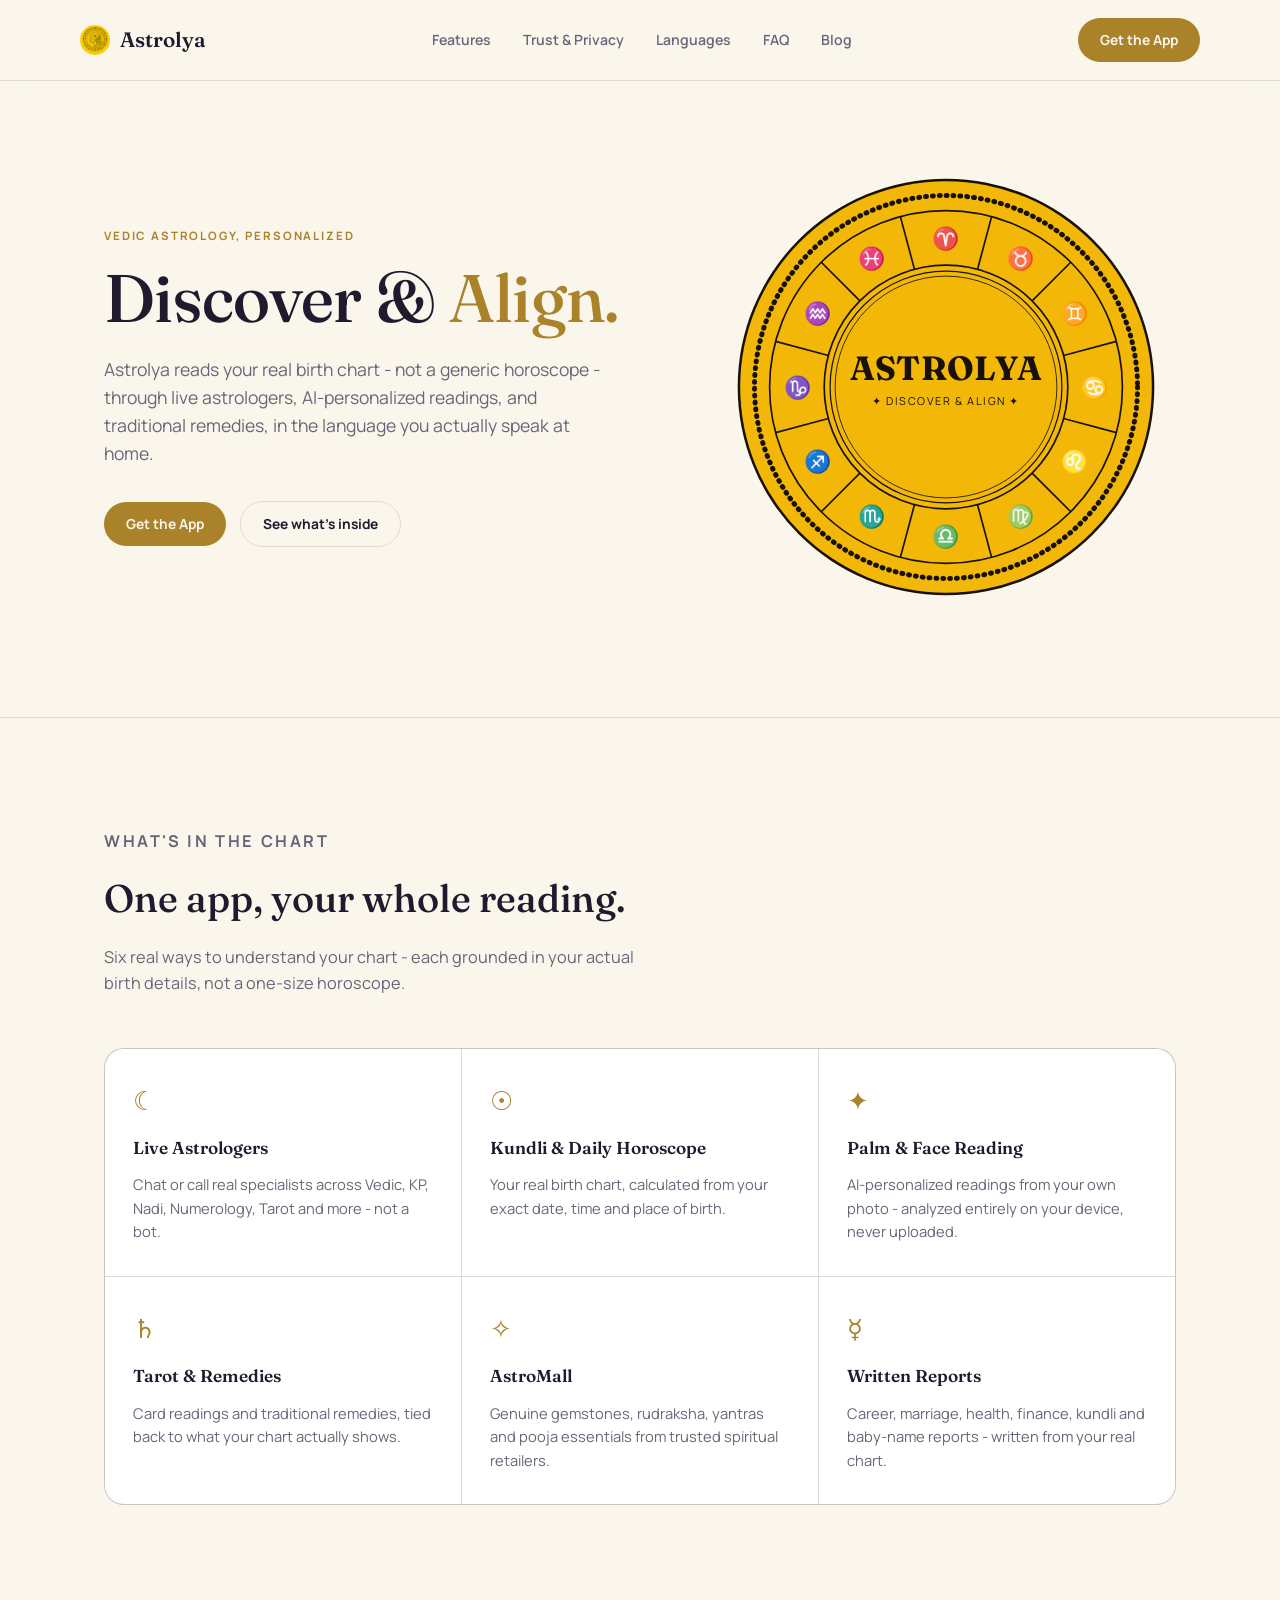
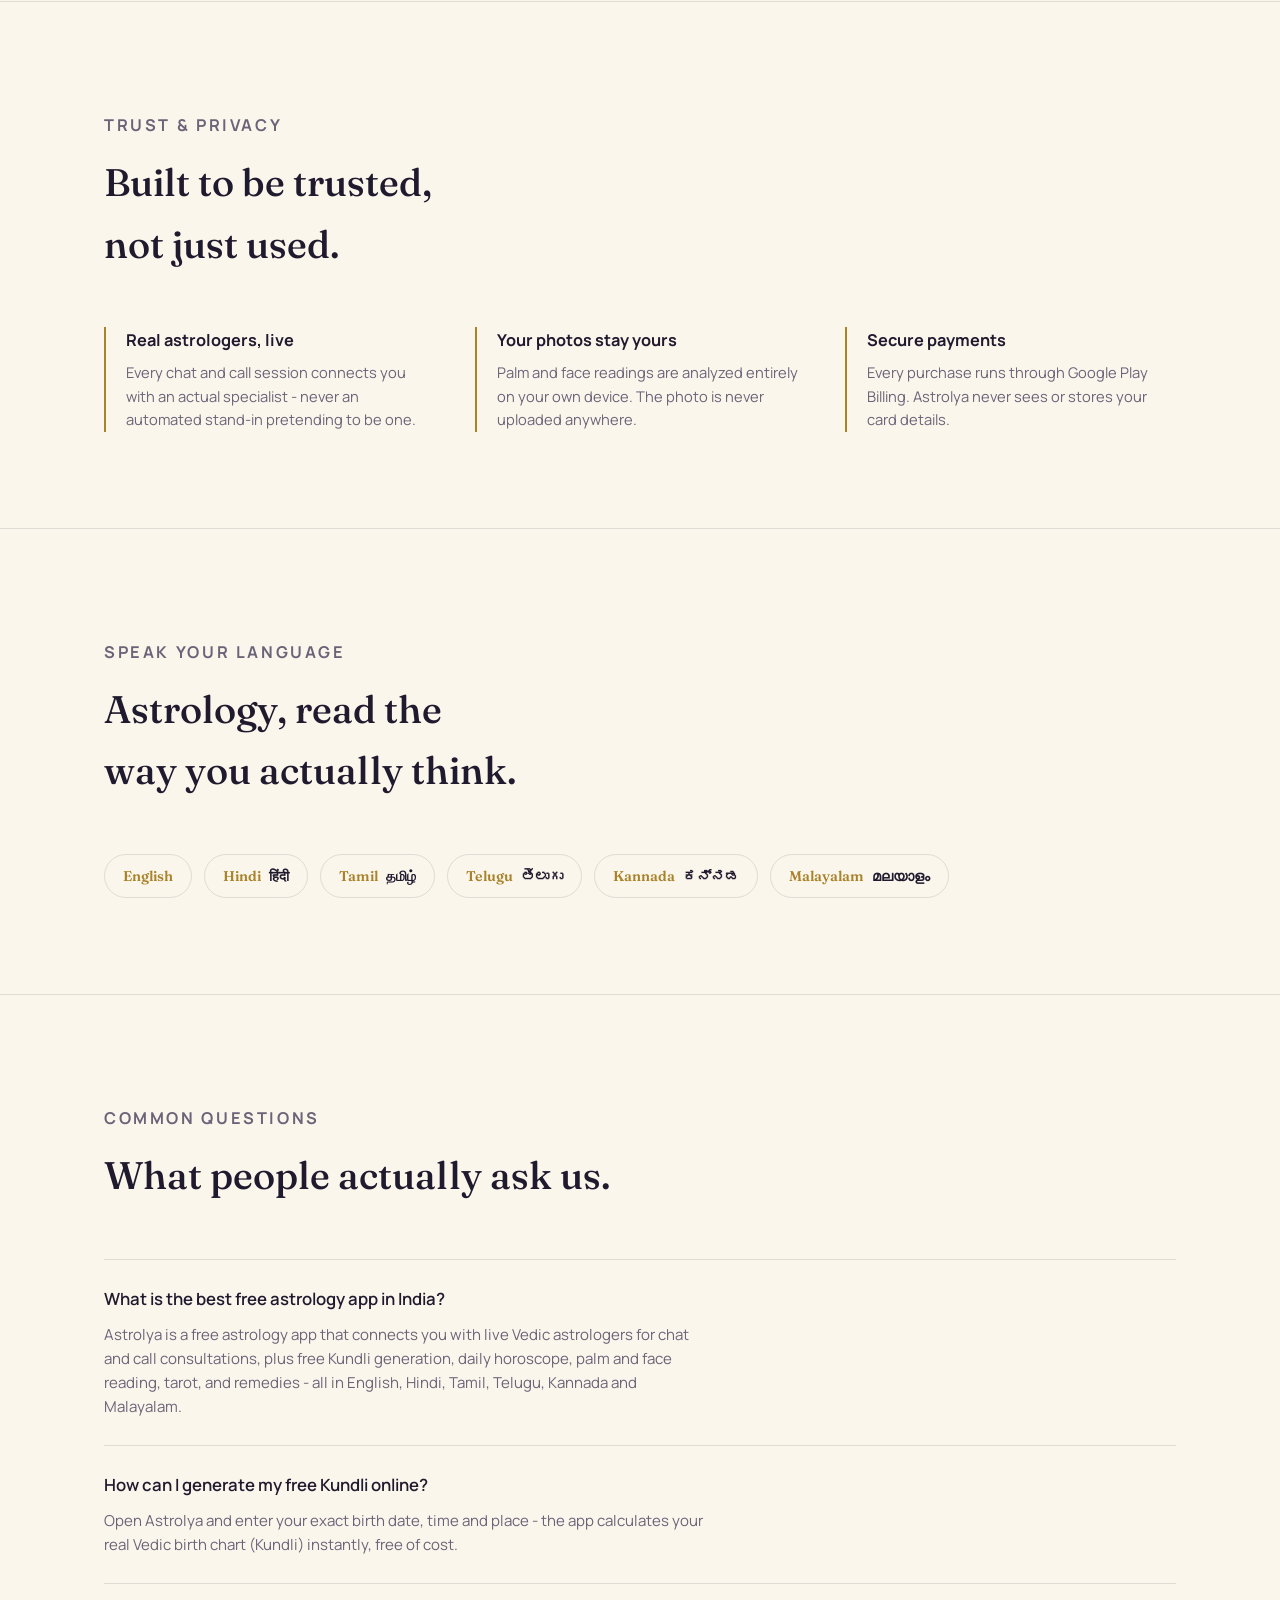
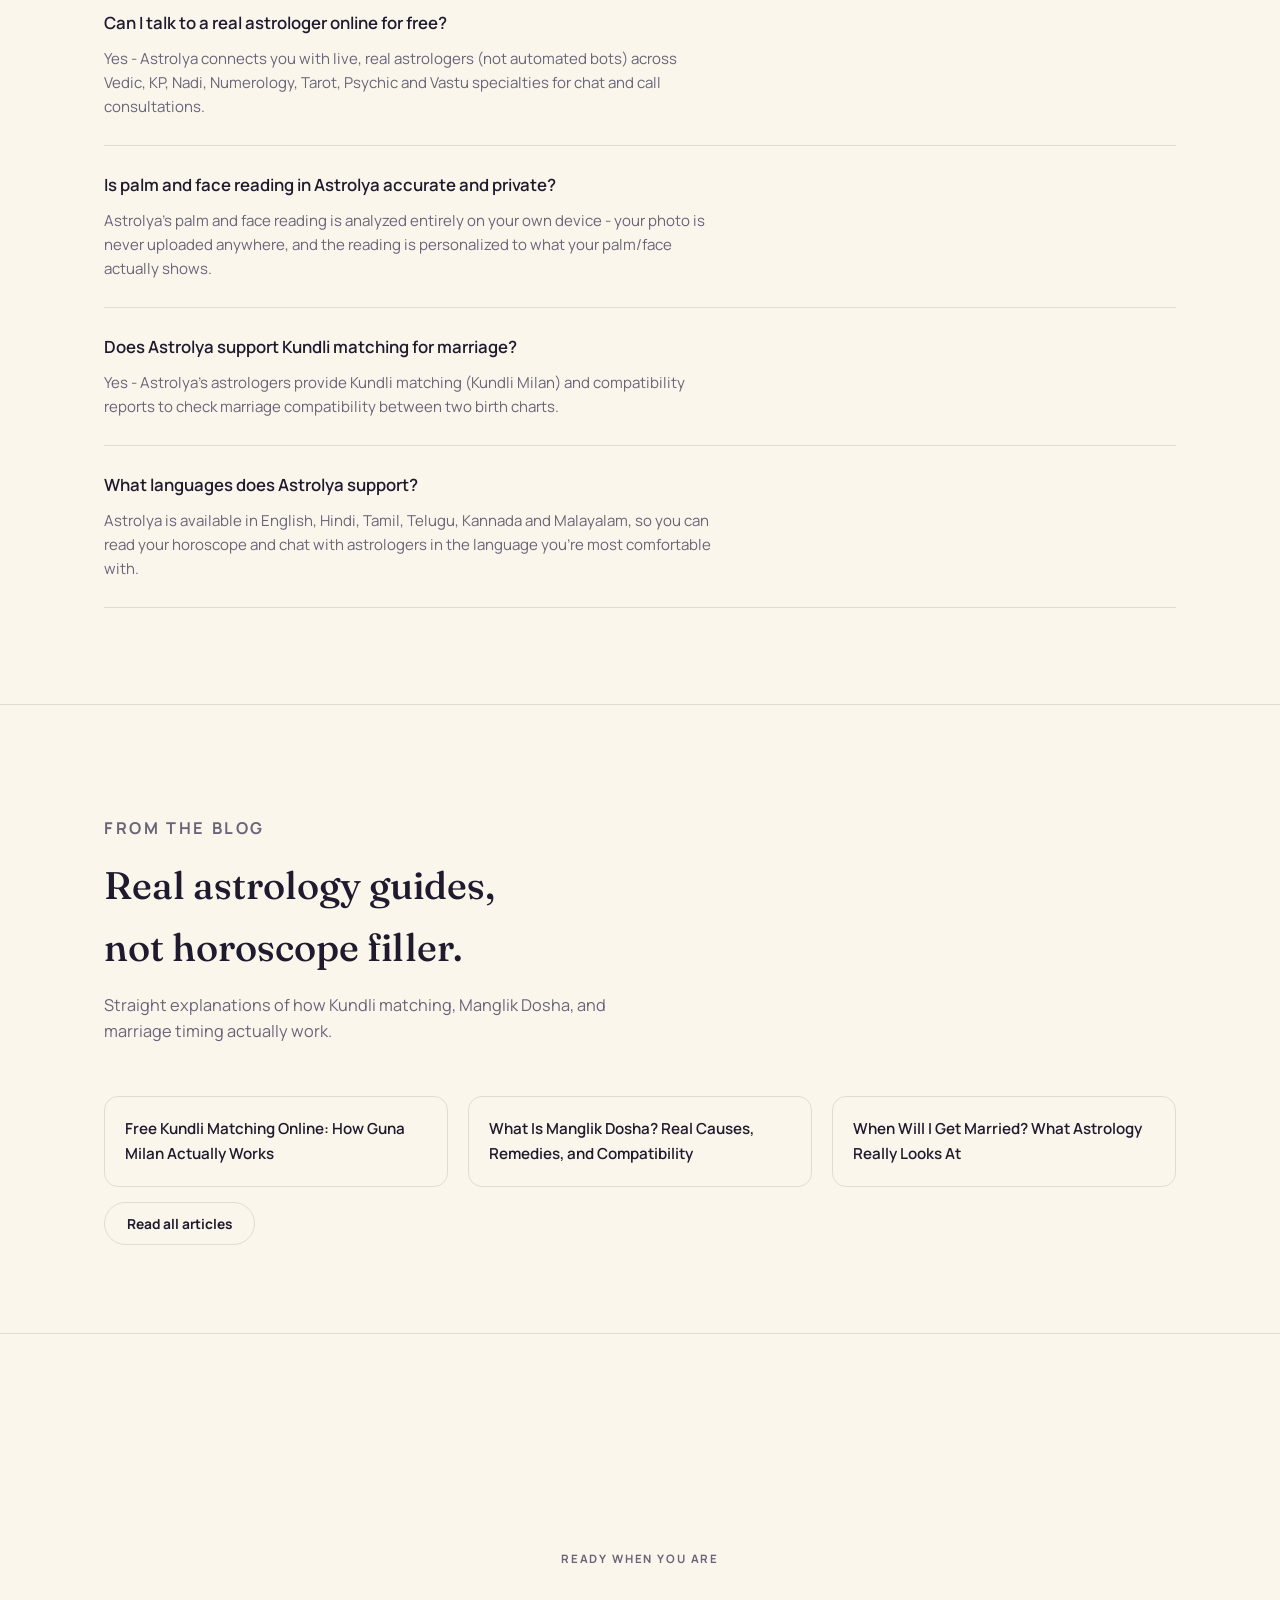
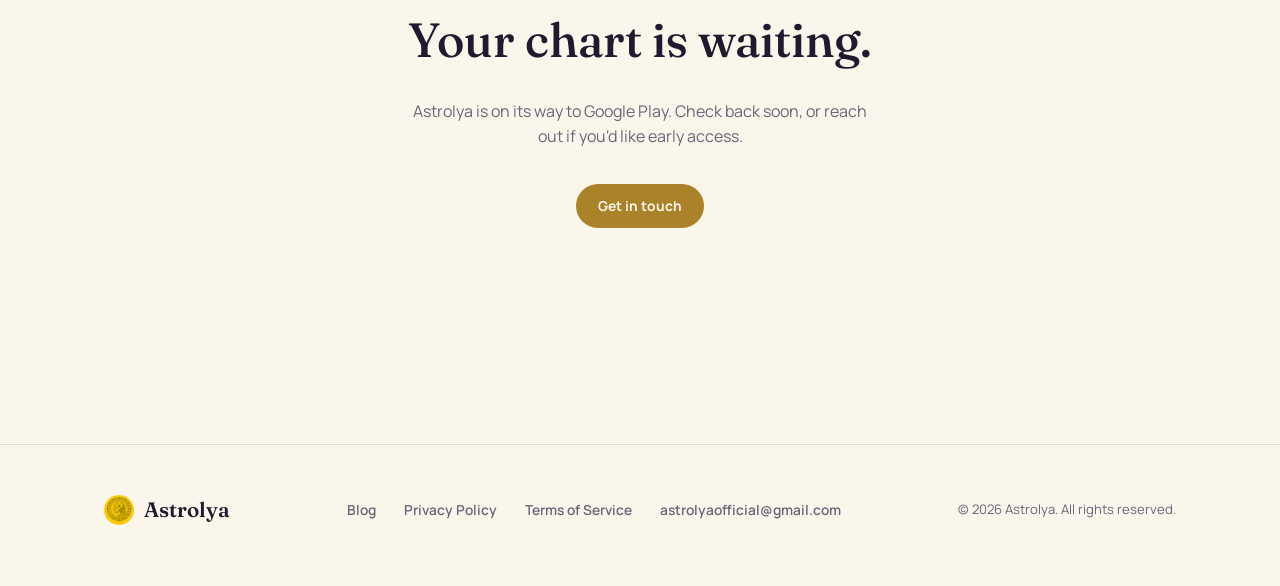
==== commit 574b9470: "Fix character encoding corruption on homepage, add internal blog links The inline-style-removal step" ====
--- a/index.html
+++ b/index.html
@@ -1,4 +1,4 @@
-﻿<!doctype html>
+<!doctype html>
 <html lang="en">
 <head>
 <meta charset="UTF-8">
@@ -98,7 +98,7 @@
       <div>
         <p class="eyebrow">Vedic Astrology, Personalized</p>
         <h1>Discover &amp; <em>Align.</em></h1>
-        <p class="lede">Astrolya reads your real birth chart â€” not a generic horoscope â€” through live astrologers, AI-personalized readings, and traditional remedies, in the language you actually speak at home.</p>
+        <p class="lede">Astrolya reads your real birth chart - not a generic horoscope - through live astrologers, AI-personalized readings, and traditional remedies, in the language you actually speak at home.</p>
         <div class="cta-row">
           <a class="btn" href="#download">Get the App</a>
           <a class="btn-ghost" href="#chart">See what's inside</a>
@@ -131,25 +131,25 @@
               <line x1="212.5" y1="110.0" x2="195.7" y2="47.2"/>
             </g>
             <g fill="#17110A" font-size="26" text-anchor="middle" dominant-baseline="central">
-              <text x="250" y="73">â™ˆ</text>
-              <text x="338.5" y="96.7">â™‰</text>
-              <text x="403.3" y="161.5">â™Š</text>
-              <text x="427" y="250">â™‹</text>
-              <text x="403.3" y="338.5">â™Œ</text>
-              <text x="338.5" y="403.3">â™</text>
-              <text x="250" y="427">â™Ž</text>
-              <text x="161.5" y="403.3">â™</text>
-              <text x="96.7" y="338.5">â™</text>
-              <text x="73" y="250">â™‘</text>
-              <text x="96.7" y="161.5">â™’</text>
-              <text x="161.5" y="96.7">â™“</text>
+              <text x="250" y="73">&#9800;</text>
+              <text x="338.5" y="96.7">&#9801;</text>
+              <text x="403.3" y="161.5">&#9802;</text>
+              <text x="427" y="250">&#9803;</text>
+              <text x="403.3" y="338.5">&#9804;</text>
+              <text x="338.5" y="403.3">&#9805;</text>
+              <text x="250" y="427">&#9806;</text>
+              <text x="161.5" y="403.3">&#9807;</text>
+              <text x="96.7" y="338.5">&#9808;</text>
+              <text x="73" y="250">&#9809;</text>
+              <text x="96.7" y="161.5">&#9810;</text>
+              <text x="161.5" y="96.7">&#9811;</text>
             </g>
           </g>
 
           <circle cx="250" cy="250" r="138" fill="none" stroke="#17110A" stroke-width="1.5"/>
           <circle cx="250" cy="250" r="132" fill="none" stroke="#17110A" stroke-width="1"/>
           <text x="250" y="242" font-size="40" font-weight="700" fill="#17110A" text-anchor="middle" style="font-family:'Fraunces',serif;" letter-spacing="0.01em">ASTROLYA</text>
-          <text x="250" y="272" font-size="13" fill="#17110A" text-anchor="middle" letter-spacing="0.14em">âœ¦ DISCOVER &amp; ALIGN âœ¦</text>
+          <text x="250" y="272" font-size="13" fill="#17110A" text-anchor="middle" letter-spacing="0.14em">&#10022; DISCOVER &amp; ALIGN &#10022;</text>
         </svg>
       </div>
     </div>
@@ -160,38 +160,38 @@
       <div class="section-head">
         <p class="eyebrow">What's in the chart</p>
         <h2>One app, your whole reading.</h2>
-        <p>Six real ways to understand your chart â€” each grounded in your actual birth details, not a one-size horoscope.</p>
+        <p>Six real ways to understand your chart - each grounded in your actual birth details, not a one-size horoscope.</p>
       </div>
       <div class="features">
         <div class="feature">
-          <span class="mark">â˜¾</span>
+          <span class="mark">&#9790;</span>
           <h3>Live Astrologers</h3>
-          <p>Chat or call real specialists across Vedic, KP, Nadi, Numerology, Tarot and more â€” not a bot.</p>
-        </div>
-        <div class="feature">
-          <span class="mark">â˜‰</span>
+          <p>Chat or call real specialists across Vedic, KP, Nadi, Numerology, Tarot and more - not a bot.</p>
+        </div>
+        <div class="feature">
+          <span class="mark">&#9737;</span>
           <h3>Kundli &amp; Daily Horoscope</h3>
           <p>Your real birth chart, calculated from your exact date, time and place of birth.</p>
         </div>
         <div class="feature">
-          <span class="mark">âœ¦</span>
+          <span class="mark">&#10022;</span>
           <h3>Palm &amp; Face Reading</h3>
-          <p>AI-personalized readings from your own photo â€” analyzed entirely on your device, never uploaded.</p>
-        </div>
-        <div class="feature">
-          <span class="mark">â™„</span>
+          <p>AI-personalized readings from your own photo - analyzed entirely on your device, never uploaded.</p>
+        </div>
+        <div class="feature">
+          <span class="mark">&#9796;</span>
           <h3>Tarot &amp; Remedies</h3>
           <p>Card readings and traditional remedies, tied back to what your chart actually shows.</p>
         </div>
         <div class="feature">
-          <span class="mark">âœ§</span>
+          <span class="mark">&#10023;</span>
           <h3>AstroMall</h3>
           <p>Genuine gemstones, rudraksha, yantras and pooja essentials from trusted spiritual retailers.</p>
         </div>
         <div class="feature">
-          <span class="mark">â˜¿</span>
+          <span class="mark">&#9791;</span>
           <h3>Written Reports</h3>
-          <p>Career, marriage, health, finance, kundli and baby-name reports â€” written from your real chart.</p>
+          <p>Career, marriage, health, finance, kundli and baby-name reports - written from your real chart.</p>
         </div>
       </div>
     </div>
@@ -206,7 +206,7 @@
       <div class="trust-grid">
         <div class="trust-item">
           <h3>Real astrologers, live</h3>
-          <p>Every chat and call session connects you with an actual specialist â€” never an automated stand-in pretending to be one.</p>
+          <p>Every chat and call session connects you with an actual specialist - never an automated stand-in pretending to be one.</p>
         </div>
         <div class="trust-item">
           <h3>Your photos stay yours</h3>
@@ -228,11 +228,11 @@
       </div>
       <div class="lang-row">
         <span class="lang-chip"><span class="native">English</span></span>
-        <span class="lang-chip"><span class="native">à¤¹à¤¿à¤‚à¤¦à¥€</span> Hindi</span>
-        <span class="lang-chip"><span class="native">à®¤à®®à®¿à®´à¯</span> Tamil</span>
-        <span class="lang-chip"><span class="native">à°¤à±†à°²à±à°—à±</span> Telugu</span>
-        <span class="lang-chip"><span class="native">à²•à²¨à³à²¨à²¡</span> Kannada</span>
-        <span class="lang-chip"><span class="native">à´®à´²à´¯à´¾à´³à´‚</span> Malayalam</span>
+        <span class="lang-chip"><span class="native">Hindi</span> &#2361;&#2367;&#2306;&#2342;&#2368;</span>
+        <span class="lang-chip"><span class="native">Tamil</span> &#2980;&#2990;&#3007;&#2996;&#3021;</span>
+        <span class="lang-chip"><span class="native">Telugu</span> &#3108;&#3142;&#3122;&#3137;&#3095;&#3137;</span>
+        <span class="lang-chip"><span class="native">Kannada</span> &#3221;&#3240;&#3277;&#3240;&#3233;</span>
+        <span class="lang-chip"><span class="native">Malayalam</span> &#3374;&#3378;&#3375;&#3390;&#3379;&#3330;</span>
       </div>
     </div>
   </section>
@@ -269,6 +269,22 @@
           <p>Astrolya is available in English, Hindi, Tamil, Telugu, Kannada and Malayalam, so you can read your horoscope and chat with astrologers in the language you're most comfortable with.</p>
         </div>
       </div>
+    </div>
+  </section>
+
+  <section id="blog-teaser">
+    <div class="wrap">
+      <div class="section-head">
+        <p class="eyebrow">From the blog</p>
+        <h2>Real astrology guides, not horoscope filler.</h2>
+        <p>Straight explanations of how Kundli matching, Manglik Dosha, and marriage timing actually work.</p>
+      </div>
+      <div class="related-grid">
+        <a href="/blog/free-kundli-matching-guna-milan.html">Free Kundli Matching Online: How Guna Milan Actually Works</a>
+        <a href="/blog/manglik-dosha-remedies.html">What Is Manglik Dosha? Real Causes, Remedies, and Compatibility</a>
+        <a href="/blog/when-will-i-get-married-astrology.html">When Will I Get Married? What Astrology Really Looks At</a>
+      </div>
+      <p style="margin-top: 24px;"><a class="btn-ghost" href="/blog/">Read all articles</a></p>
     </div>
   </section>
 
@@ -288,11 +304,12 @@
   <div class="wrap foot-row">
     <a class="wordmark" href="#top"><img class="glyph" src="logo-mark.png" alt="Astrolya" width="30" height="30">Astrolya</a>
     <div class="foot-links">
+      <a href="/blog/">Blog</a>
       <a href="https://sites.google.com/view/astrolya-privacy-policy/home">Privacy Policy</a>
       <a href="https://sites.google.com/view/astrolya-terms-of-service/home">Terms of Service</a>
       <a href="mailto:astrolyaofficial@gmail.com">astrolyaofficial@gmail.com</a>
     </div>
-    <p class="foot-copy">Â© 2026 Astrolya. All rights reserved.</p>
+    <p class="foot-copy">&copy; 2026 Astrolya. All rights reserved.</p>
   </div>
 </footer>
 
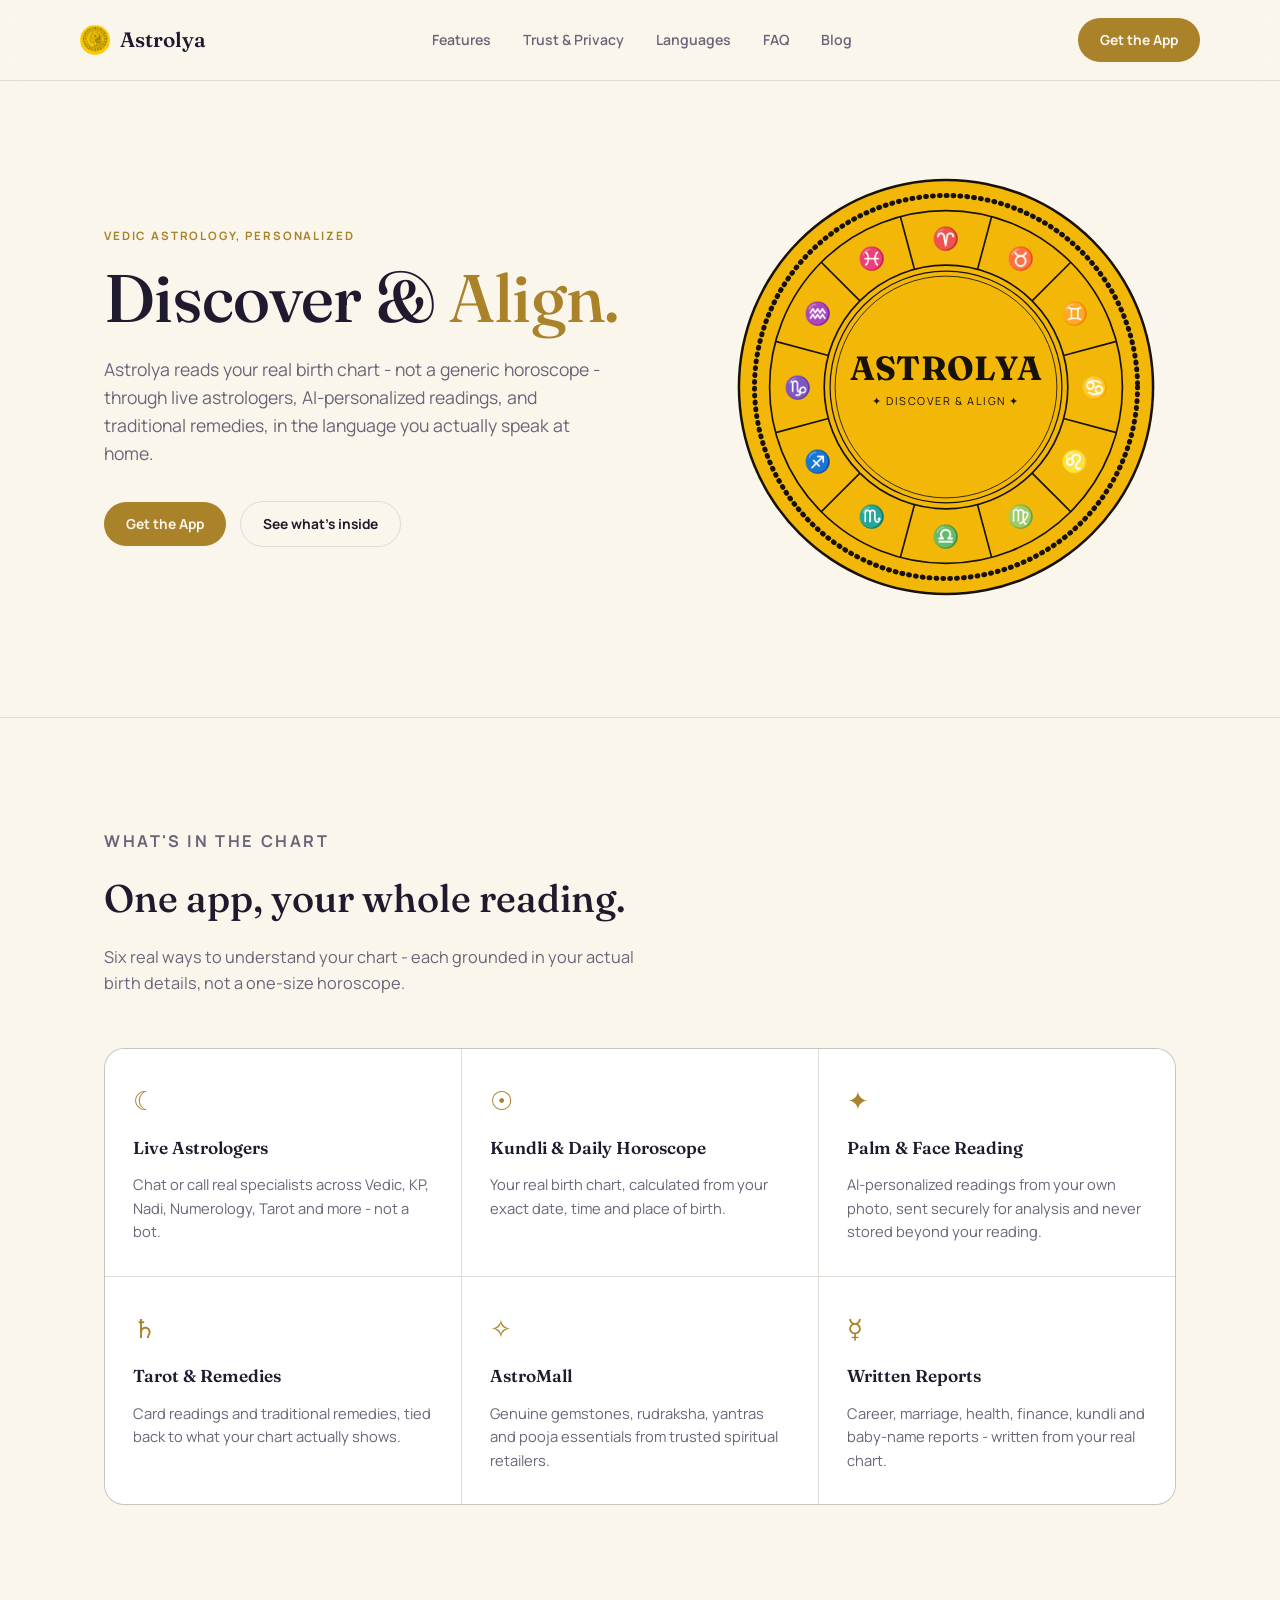
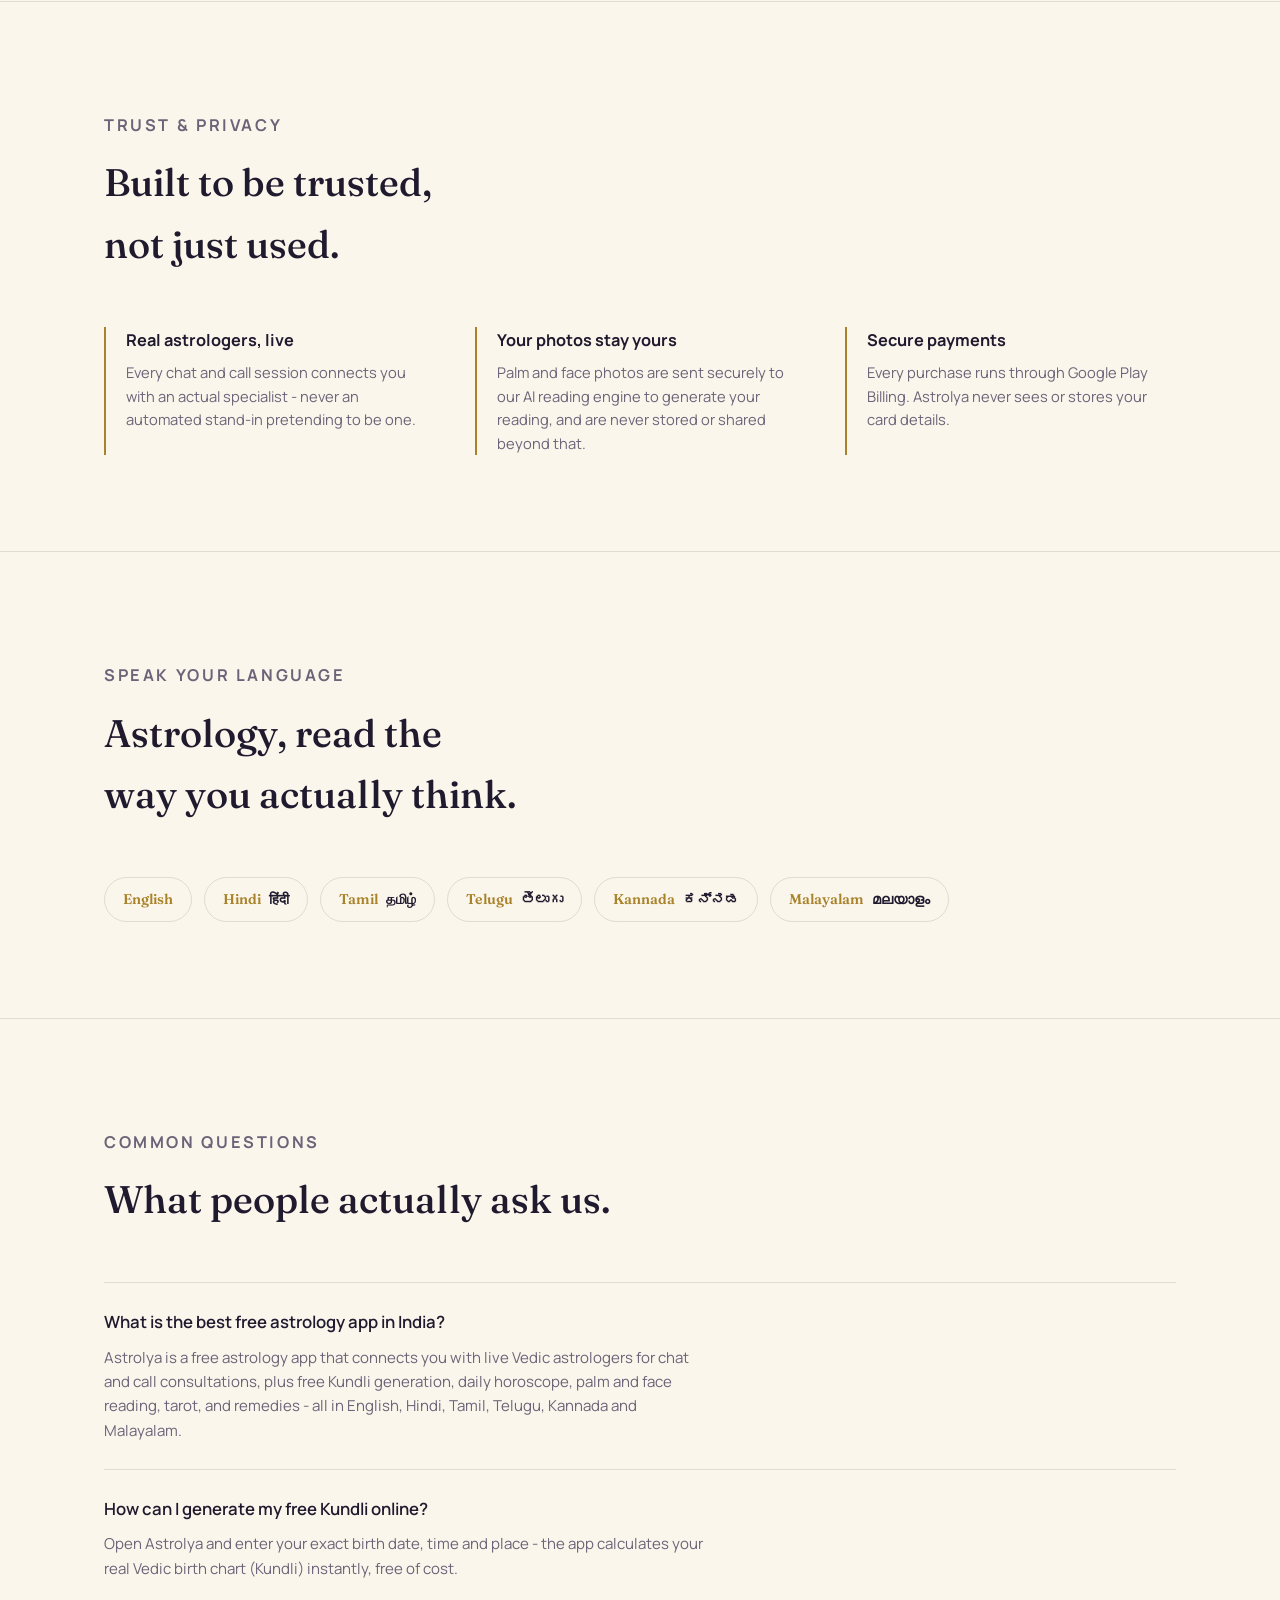
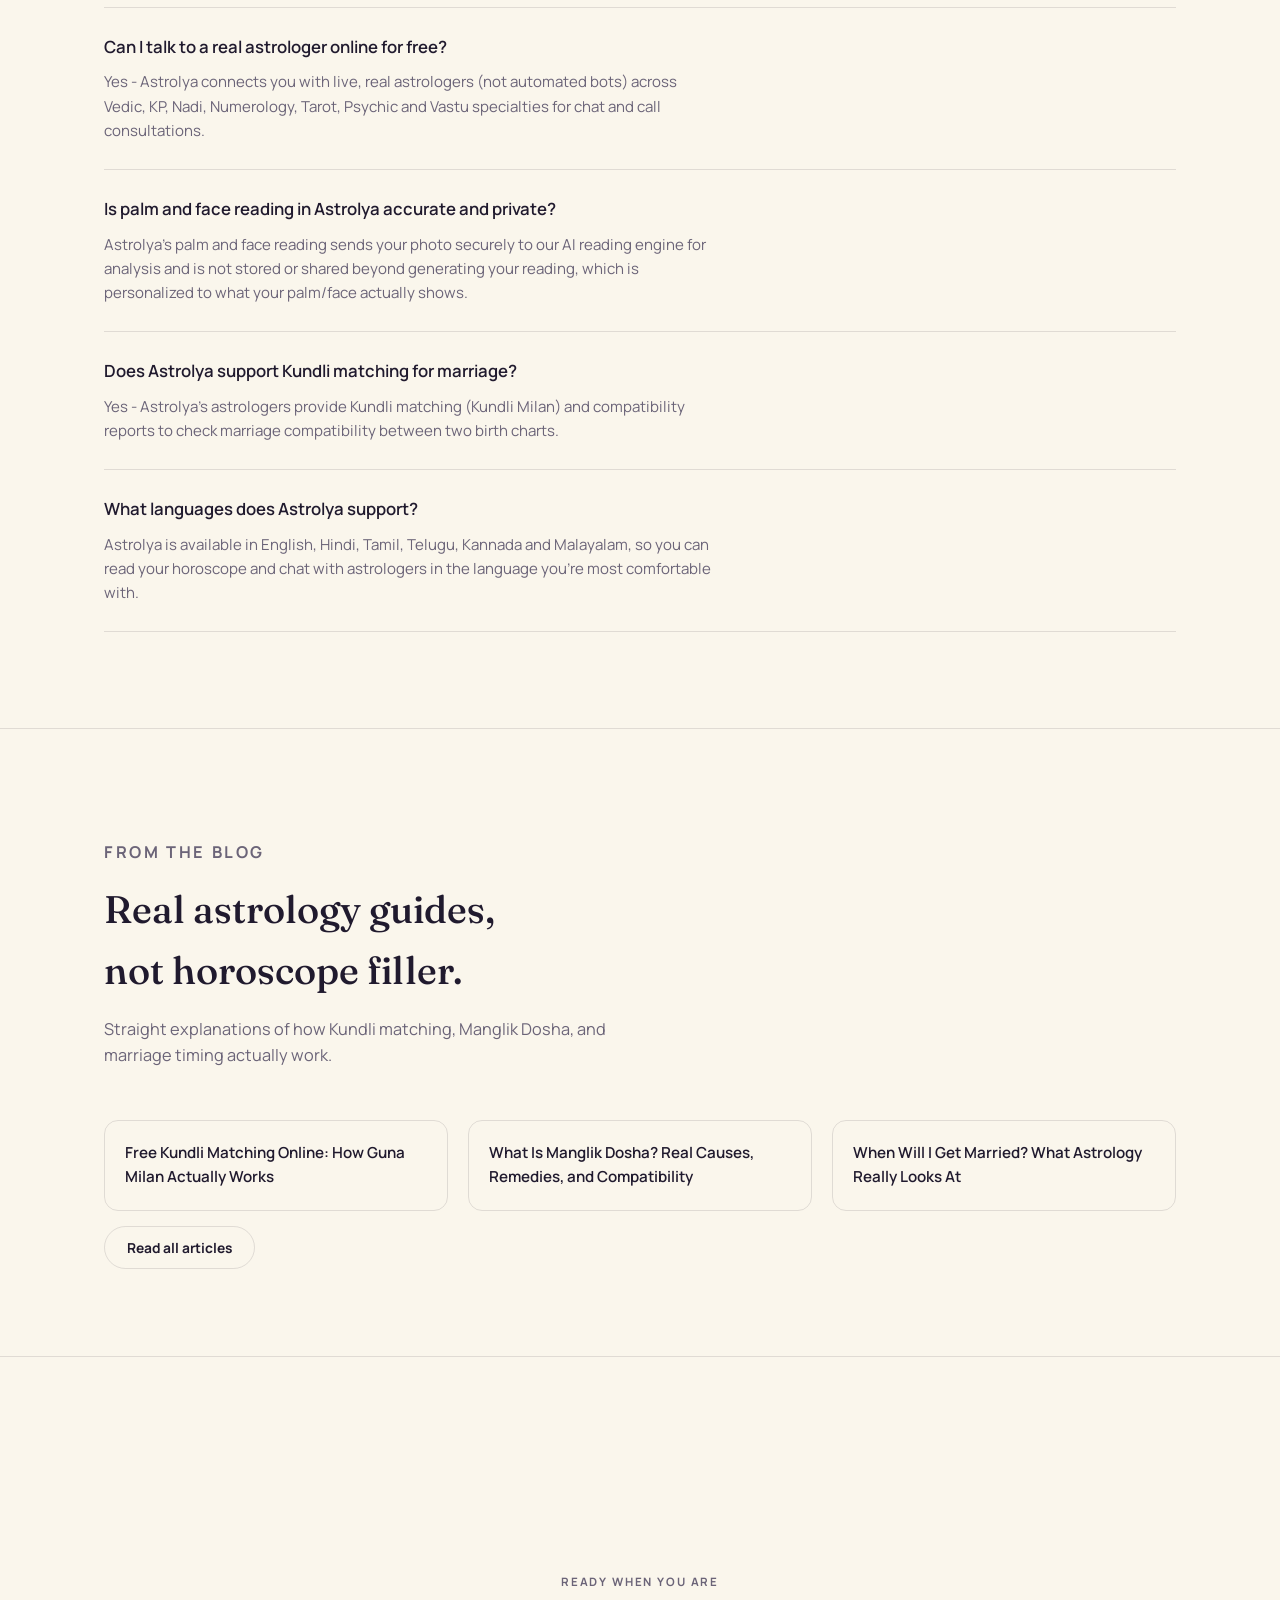
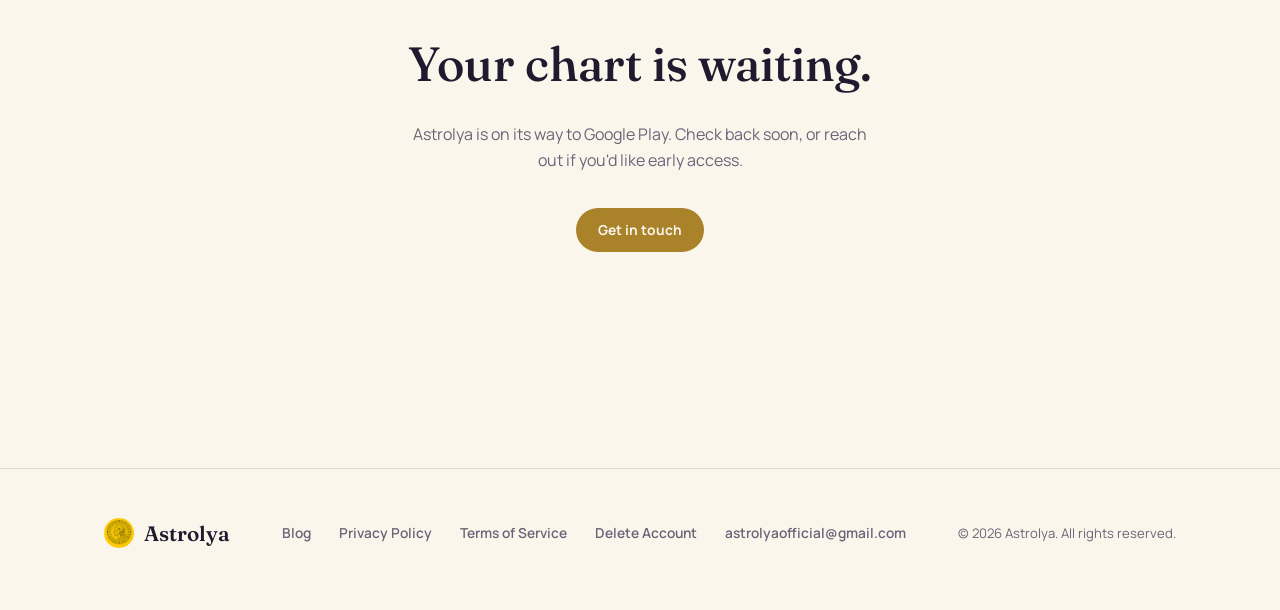
==== commit 61aff054: "Add account deletion page, fix inaccurate palm/face privacy claim Play Store's Data Safety review re" ====
--- a/index.html
+++ b/index.html
@@ -60,7 +60,7 @@
     {
       "@type": "Question",
       "name": "Is palm and face reading in Astrolya accurate and private?",
-      "acceptedAnswer": { "@type": "Answer", "text": "Astrolya's palm and face reading is analyzed entirely on your own device - your photo is never uploaded anywhere, and the reading is personalized to what your palm/face actually shows." }
+      "acceptedAnswer": { "@type": "Answer", "text": "Astrolya's palm and face reading sends your photo securely to our AI reading engine for analysis and is not stored or shared beyond generating your reading, which is personalized to what your palm/face actually shows." }
     },
     {
       "@type": "Question",
@@ -176,7 +176,7 @@
         <div class="feature">
           <span class="mark">&#10022;</span>
           <h3>Palm &amp; Face Reading</h3>
-          <p>AI-personalized readings from your own photo - analyzed entirely on your device, never uploaded.</p>
+          <p>AI-personalized readings from your own photo, sent securely for analysis and never stored beyond your reading.</p>
         </div>
         <div class="feature">
           <span class="mark">&#9796;</span>
@@ -210,7 +210,7 @@
         </div>
         <div class="trust-item">
           <h3>Your photos stay yours</h3>
-          <p>Palm and face readings are analyzed entirely on your own device. The photo is never uploaded anywhere.</p>
+          <p>Palm and face photos are sent securely to our AI reading engine to generate your reading, and are never stored or shared beyond that.</p>
         </div>
         <div class="trust-item">
           <h3>Secure payments</h3>
@@ -258,7 +258,7 @@
         </div>
         <div class="faq-item">
           <h3>Is palm and face reading in Astrolya accurate and private?</h3>
-          <p>Astrolya's palm and face reading is analyzed entirely on your own device - your photo is never uploaded anywhere, and the reading is personalized to what your palm/face actually shows.</p>
+          <p>Astrolya's palm and face reading sends your photo securely to our AI reading engine for analysis and is not stored or shared beyond generating your reading, which is personalized to what your palm/face actually shows.</p>
         </div>
         <div class="faq-item">
           <h3>Does Astrolya support Kundli matching for marriage?</h3>
@@ -307,6 +307,7 @@
       <a href="/blog/">Blog</a>
       <a href="https://sites.google.com/view/astrolya-privacy-policy/home">Privacy Policy</a>
       <a href="https://sites.google.com/view/astrolya-terms-of-service/home">Terms of Service</a>
+      <a href="/delete-account.html">Delete Account</a>
       <a href="mailto:astrolyaofficial@gmail.com">astrolyaofficial@gmail.com</a>
     </div>
     <p class="foot-copy">&copy; 2026 Astrolya. All rights reserved.</p>
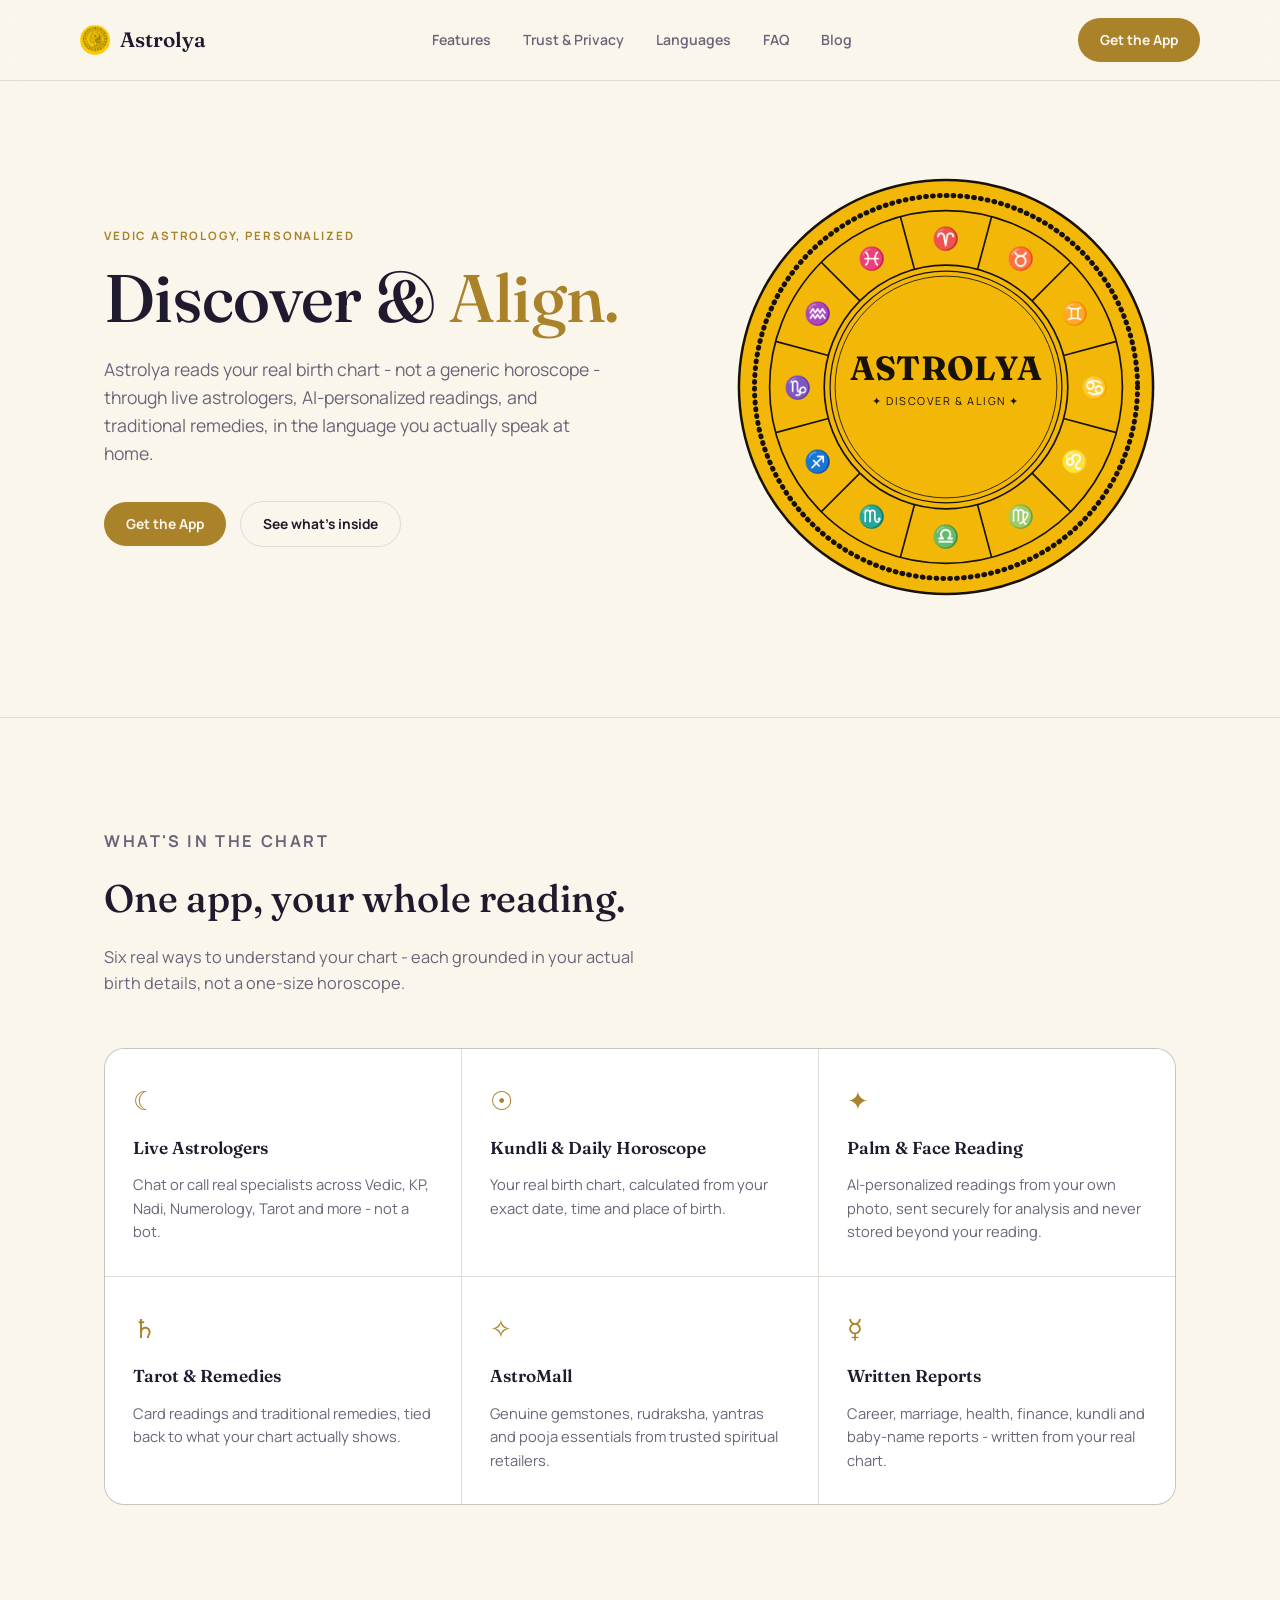
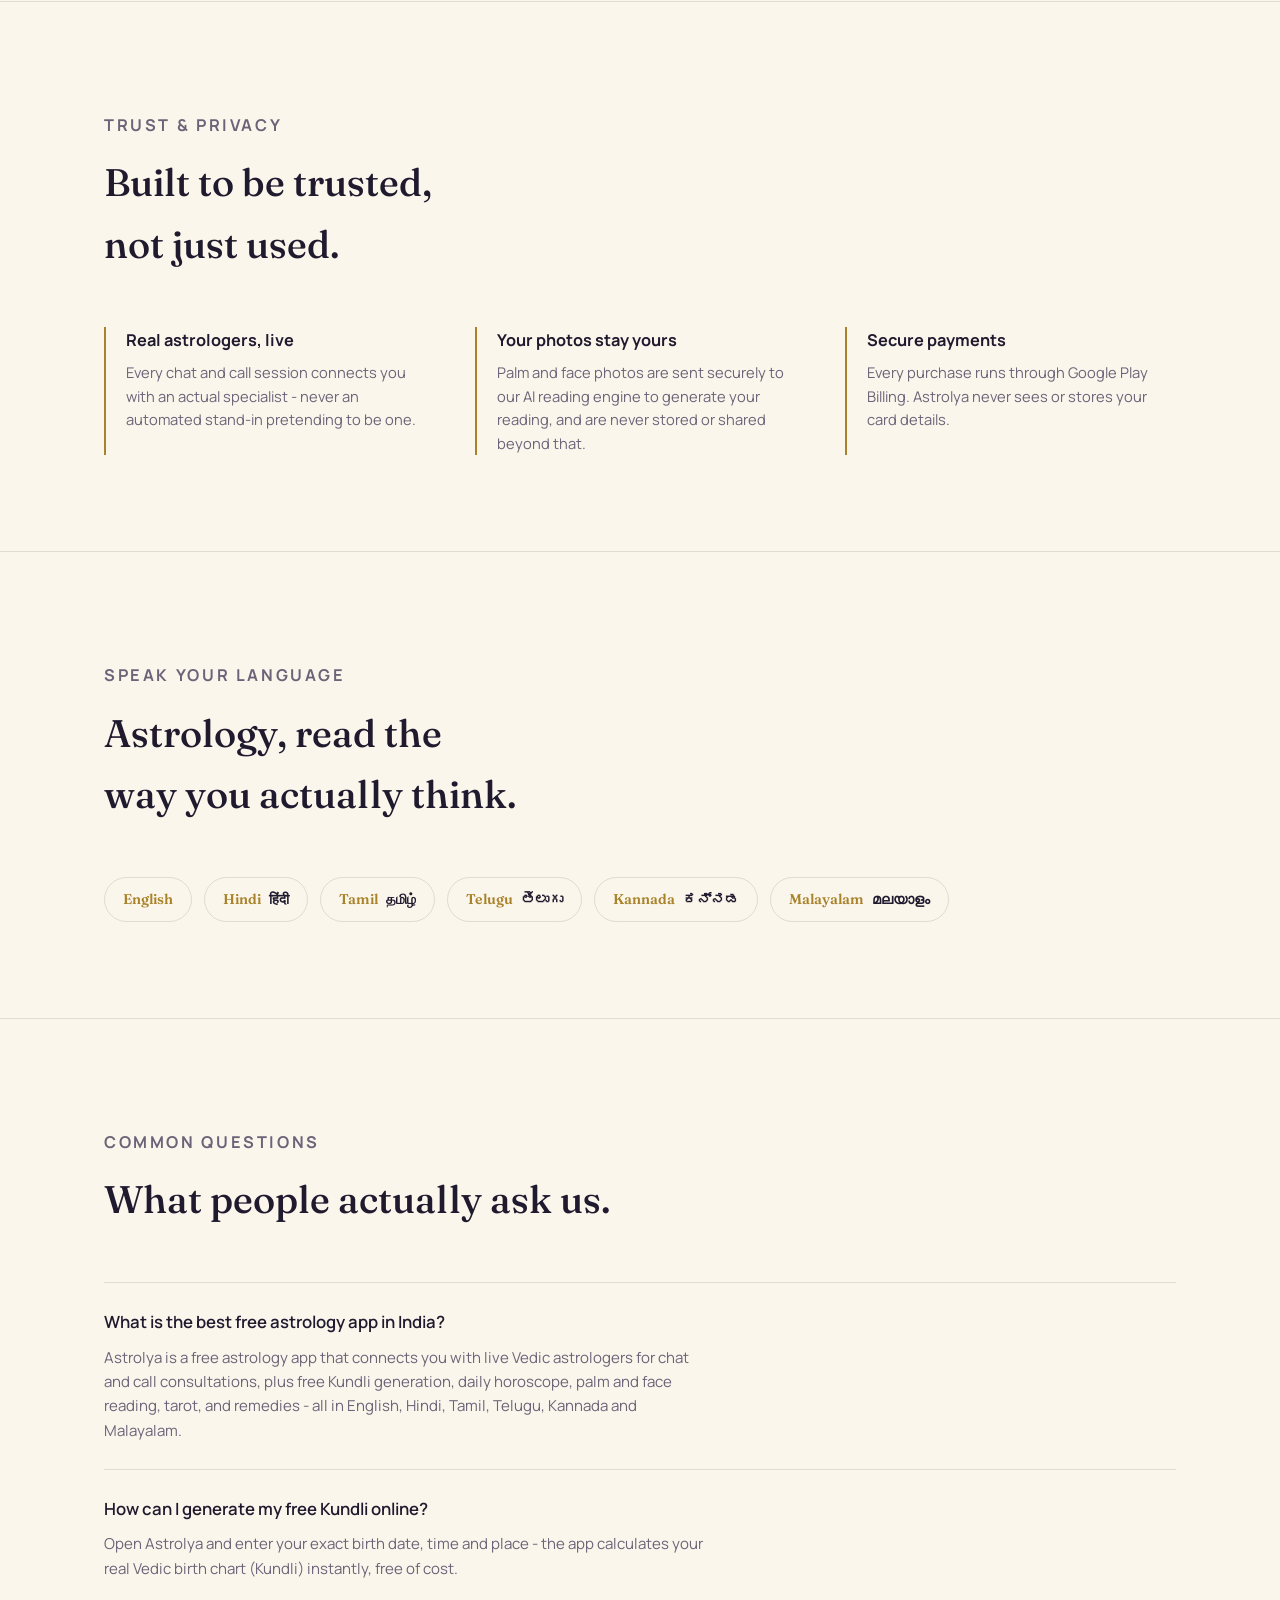
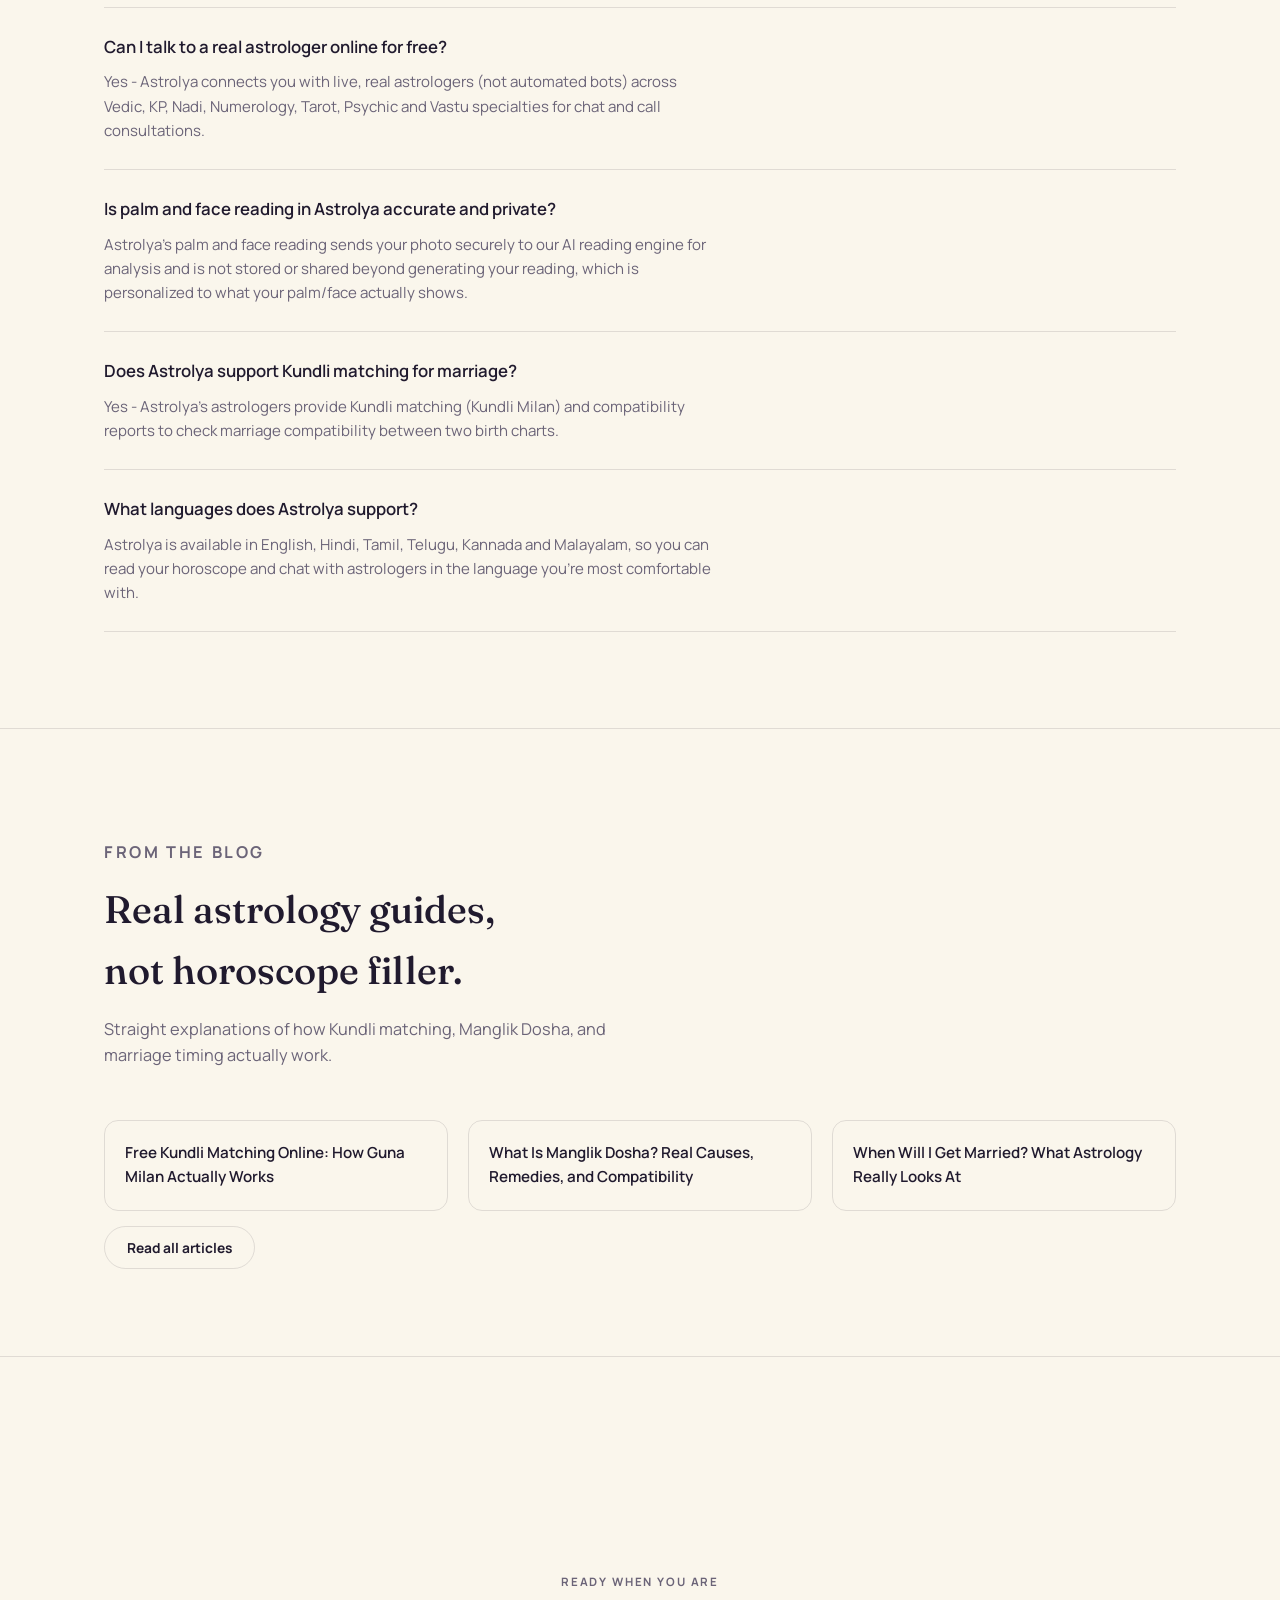
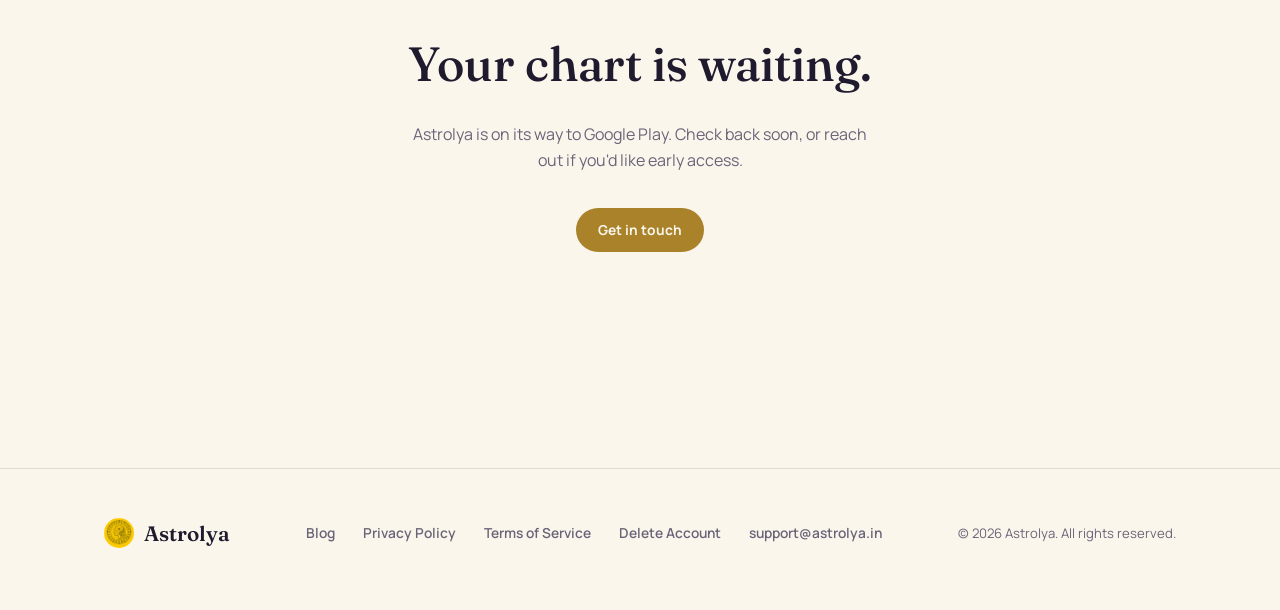
==== commit 1d87304b: "Update index.html" ====
--- a/index.html
+++ b/index.html
@@ -294,7 +294,7 @@
       <h2>Your chart is waiting.</h2>
       <p>Astrolya is on its way to Google Play. Check back soon, or reach out if you'd like early access.</p>
       <div class="cta-row">
-        <a class="btn" href="mailto:astrolyaofficial@gmail.com">Get in touch</a>
+        <a class="btn" href="mailto:support@astrolya.in">Get in touch</a>
       </div>
     </div>
   </section>
@@ -305,10 +305,10 @@
     <a class="wordmark" href="#top"><img class="glyph" src="logo-mark.png" alt="Astrolya" width="30" height="30">Astrolya</a>
     <div class="foot-links">
       <a href="/blog/">Blog</a>
-      <a href="https://sites.google.com/view/astrolya-privacy-policy/home">Privacy Policy</a>
-      <a href="https://sites.google.com/view/astrolya-terms-of-service/home">Terms of Service</a>
+      <a href="/privacy-policy.html">Privacy Policy</a>
+      <a href="/terms-of-service.html">Terms of Service</a>
       <a href="/delete-account.html">Delete Account</a>
-      <a href="mailto:astrolyaofficial@gmail.com">astrolyaofficial@gmail.com</a>
+      <a href="mailto:support@astrolya.in">support@astrolya.in</a>
     </div>
     <p class="foot-copy">&copy; 2026 Astrolya. All rights reserved.</p>
   </div>
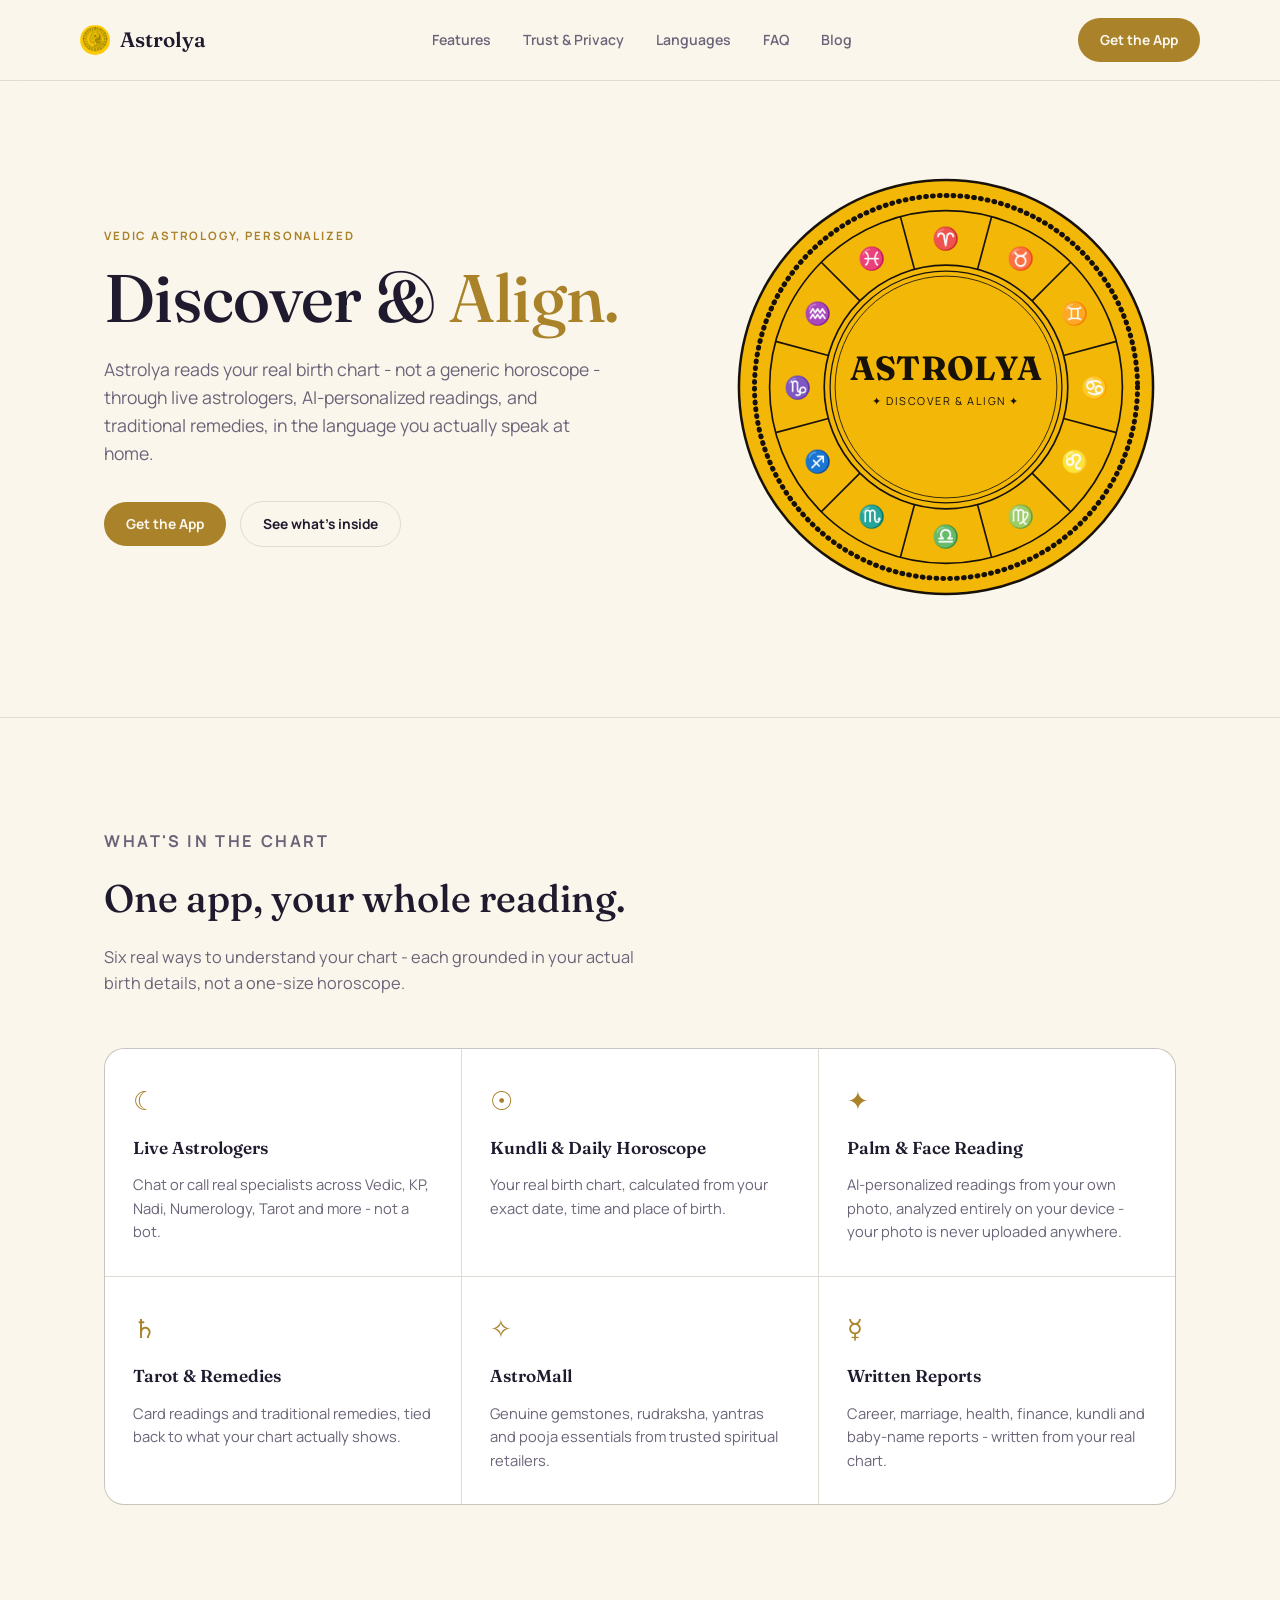
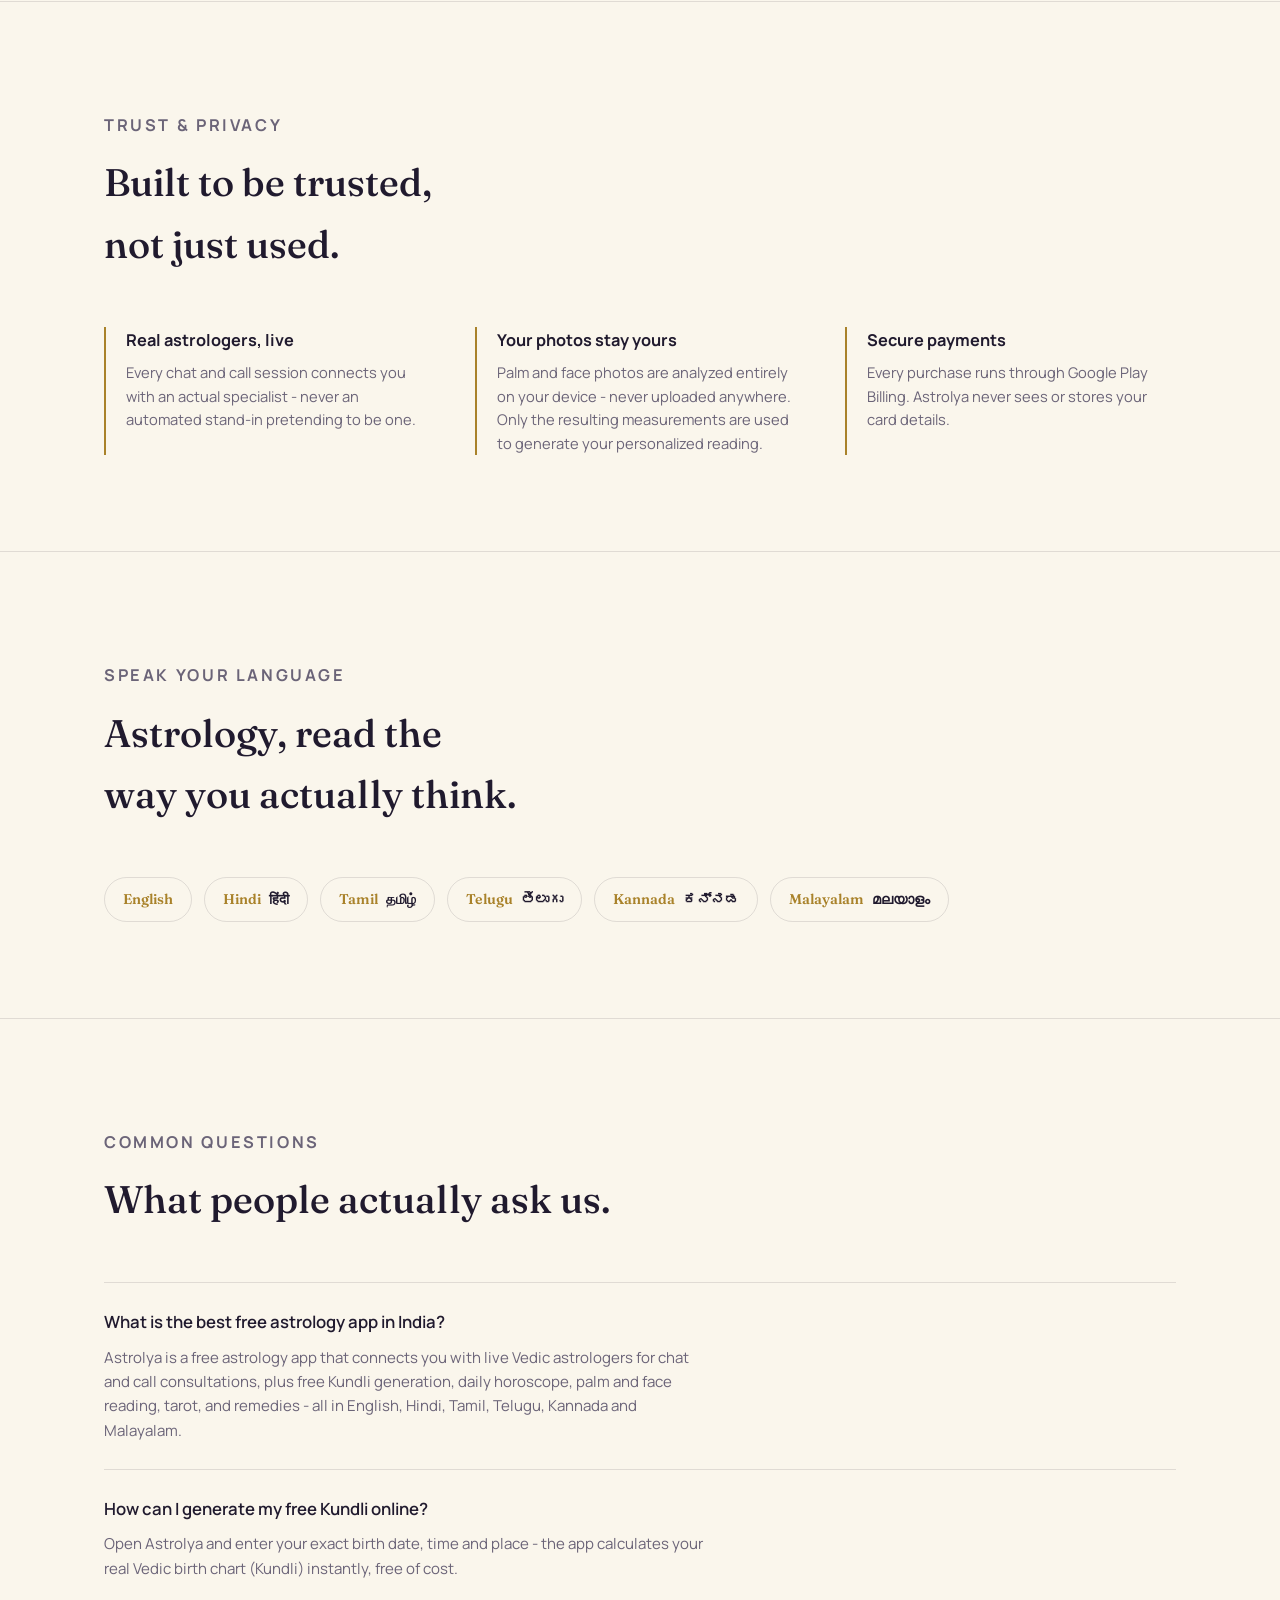
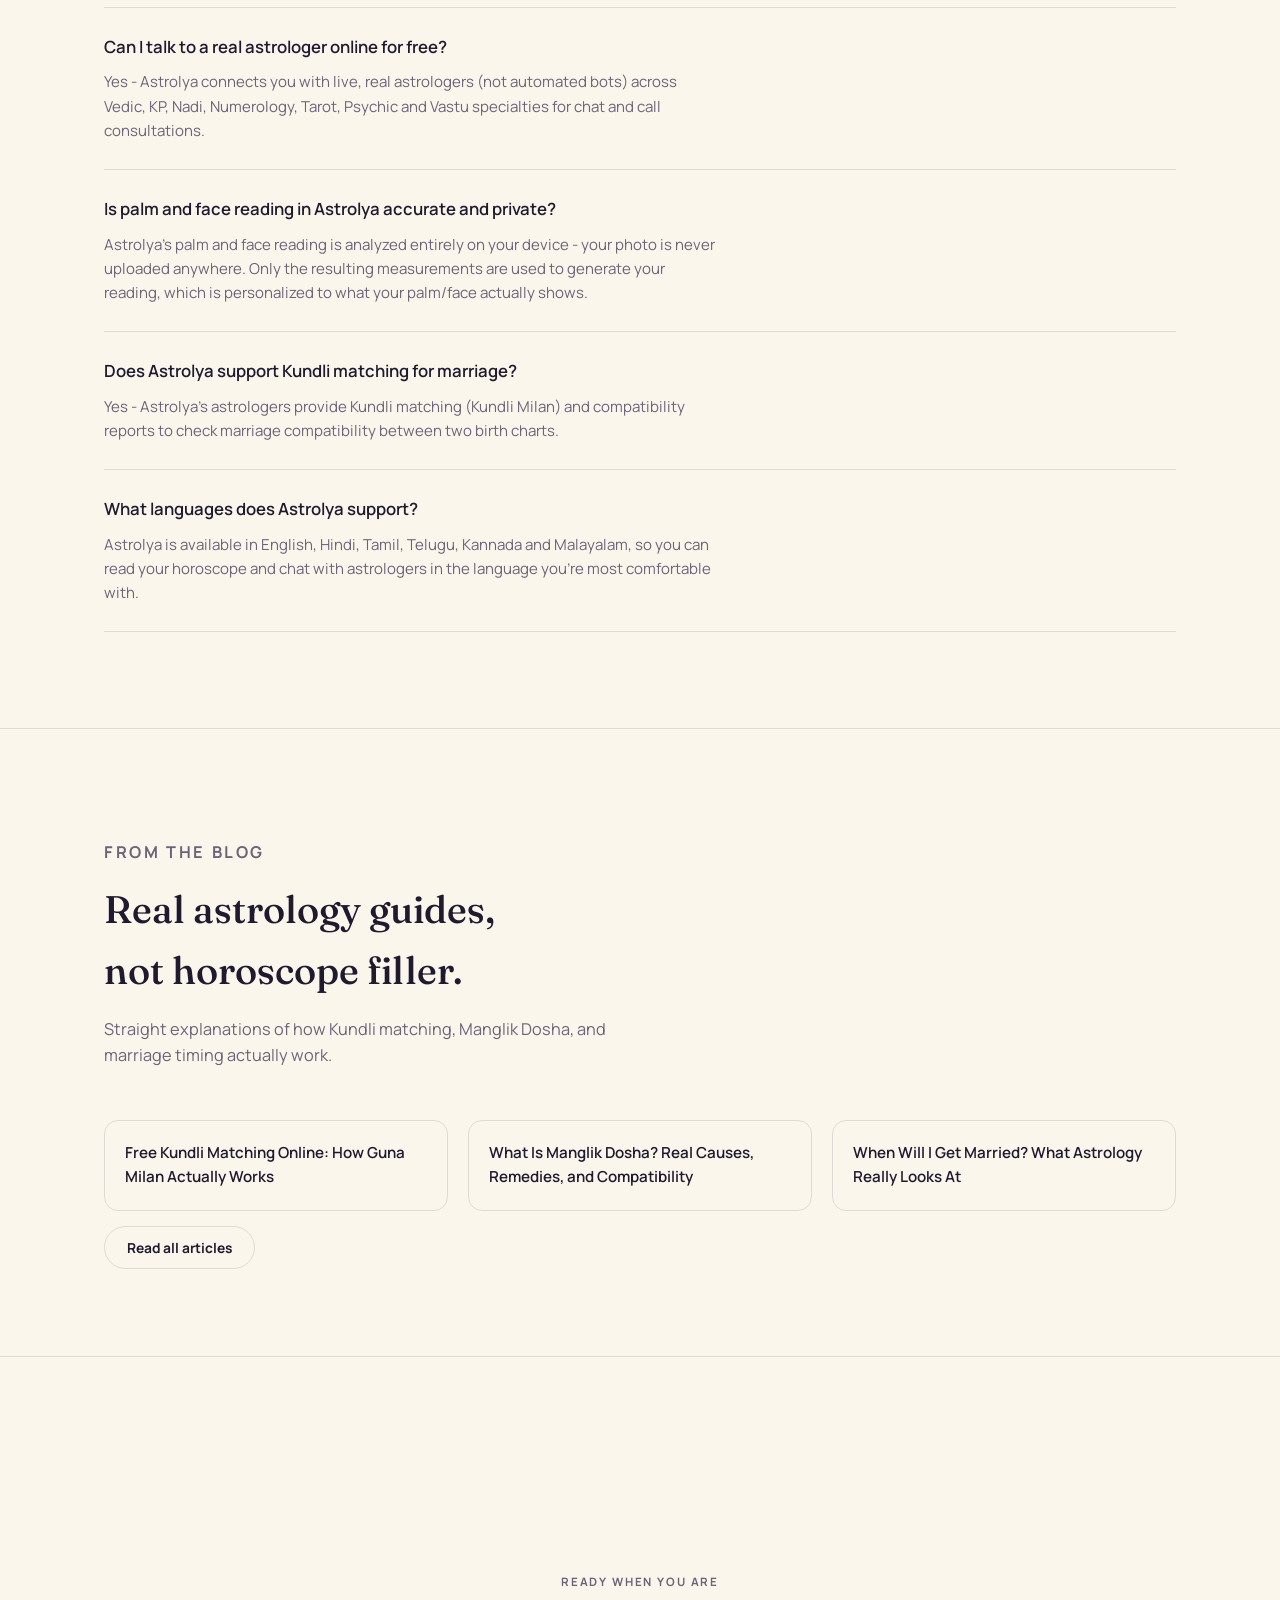
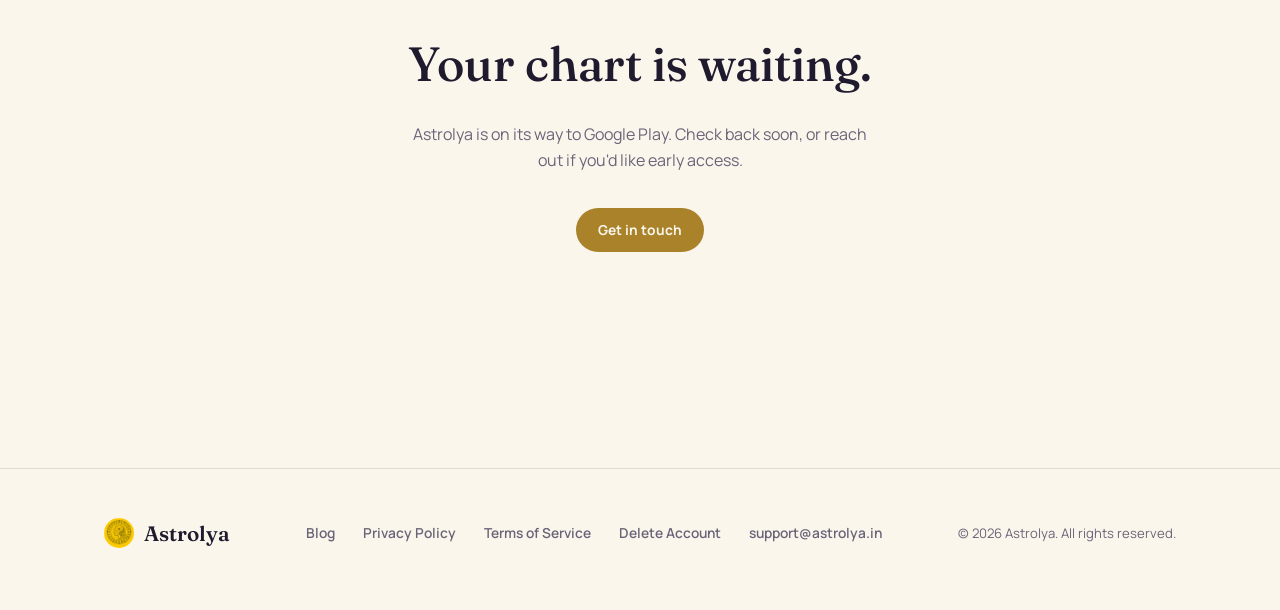
==== commit a004769f: "SEO/ASO pass: fix privacy-claim accuracy, add social share image, sitemap/contact consistency - Fix " ====
--- a/index.html
+++ b/index.html
@@ -14,9 +14,11 @@
 <meta property="og:title" content="Astrolya - Astrology App | Talk to Astrologer, Free Kundli &amp; Horoscope">
 <meta property="og:description" content="Live Vedic astrologers, free Kundli &amp; horoscope matching, palm &amp; face reading, tarot and remedies - in six Indian languages.">
 <meta property="og:site_name" content="Astrolya">
+<meta property="og:image" content="https://astrolya.in/og-banner.png">
 <meta name="twitter:card" content="summary">
 <meta name="twitter:title" content="Astrolya - Astrology App | Talk to Astrologer, Free Kundli &amp; Horoscope">
 <meta name="twitter:description" content="Live Vedic astrologers, free Kundli &amp; horoscope matching, palm &amp; face reading, tarot and remedies - in six Indian languages.">
+<meta name="twitter:image" content="https://astrolya.in/og-banner.png">
 
 <link rel="icon" type="image/png" href="logo-mark.png">
 <link rel="preconnect" href="https://fonts.googleapis.com">
@@ -24,6 +26,16 @@
 <link href="https://fonts.googleapis.com/css2?family=Fraunces:opsz,wght@9..144,400;9..144,500;9..144,600&family=Manrope:wght@400;500;600;700;800&display=swap" rel="stylesheet">
 <link rel="stylesheet" href="styles.css">
 
+<script type="application/ld+json">
+{
+  "@context": "https://schema.org",
+  "@type": "Organization",
+  "name": "Astrolya",
+  "url": "https://astrolya.in/",
+  "logo": "https://astrolya.in/logo-mark.png",
+  "email": "support@astrolya.in"
+}
+</script>
 <script type="application/ld+json">
 {
   "@context": "https://schema.org",
@@ -60,7 +72,7 @@
     {
       "@type": "Question",
       "name": "Is palm and face reading in Astrolya accurate and private?",
-      "acceptedAnswer": { "@type": "Answer", "text": "Astrolya's palm and face reading sends your photo securely to our AI reading engine for analysis and is not stored or shared beyond generating your reading, which is personalized to what your palm/face actually shows." }
+      "acceptedAnswer": { "@type": "Answer", "text": "Astrolya's palm and face reading is analyzed entirely on your device - your photo is never uploaded anywhere. Only the resulting measurements are used to generate your reading, which is personalized to what your palm/face actually shows." }
     },
     {
       "@type": "Question",
@@ -176,7 +188,7 @@
         <div class="feature">
           <span class="mark">&#10022;</span>
           <h3>Palm &amp; Face Reading</h3>
-          <p>AI-personalized readings from your own photo, sent securely for analysis and never stored beyond your reading.</p>
+          <p>AI-personalized readings from your own photo, analyzed entirely on your device - your photo is never uploaded anywhere.</p>
         </div>
         <div class="feature">
           <span class="mark">&#9796;</span>
@@ -210,7 +222,7 @@
         </div>
         <div class="trust-item">
           <h3>Your photos stay yours</h3>
-          <p>Palm and face photos are sent securely to our AI reading engine to generate your reading, and are never stored or shared beyond that.</p>
+          <p>Palm and face photos are analyzed entirely on your device - never uploaded anywhere. Only the resulting measurements are used to generate your personalized reading.</p>
         </div>
         <div class="trust-item">
           <h3>Secure payments</h3>
@@ -258,7 +270,7 @@
         </div>
         <div class="faq-item">
           <h3>Is palm and face reading in Astrolya accurate and private?</h3>
-          <p>Astrolya's palm and face reading sends your photo securely to our AI reading engine for analysis and is not stored or shared beyond generating your reading, which is personalized to what your palm/face actually shows.</p>
+          <p>Astrolya's palm and face reading is analyzed entirely on your device - your photo is never uploaded anywhere. Only the resulting measurements are used to generate your reading, which is personalized to what your palm/face actually shows.</p>
         </div>
         <div class="faq-item">
           <h3>Does Astrolya support Kundli matching for marriage?</h3>
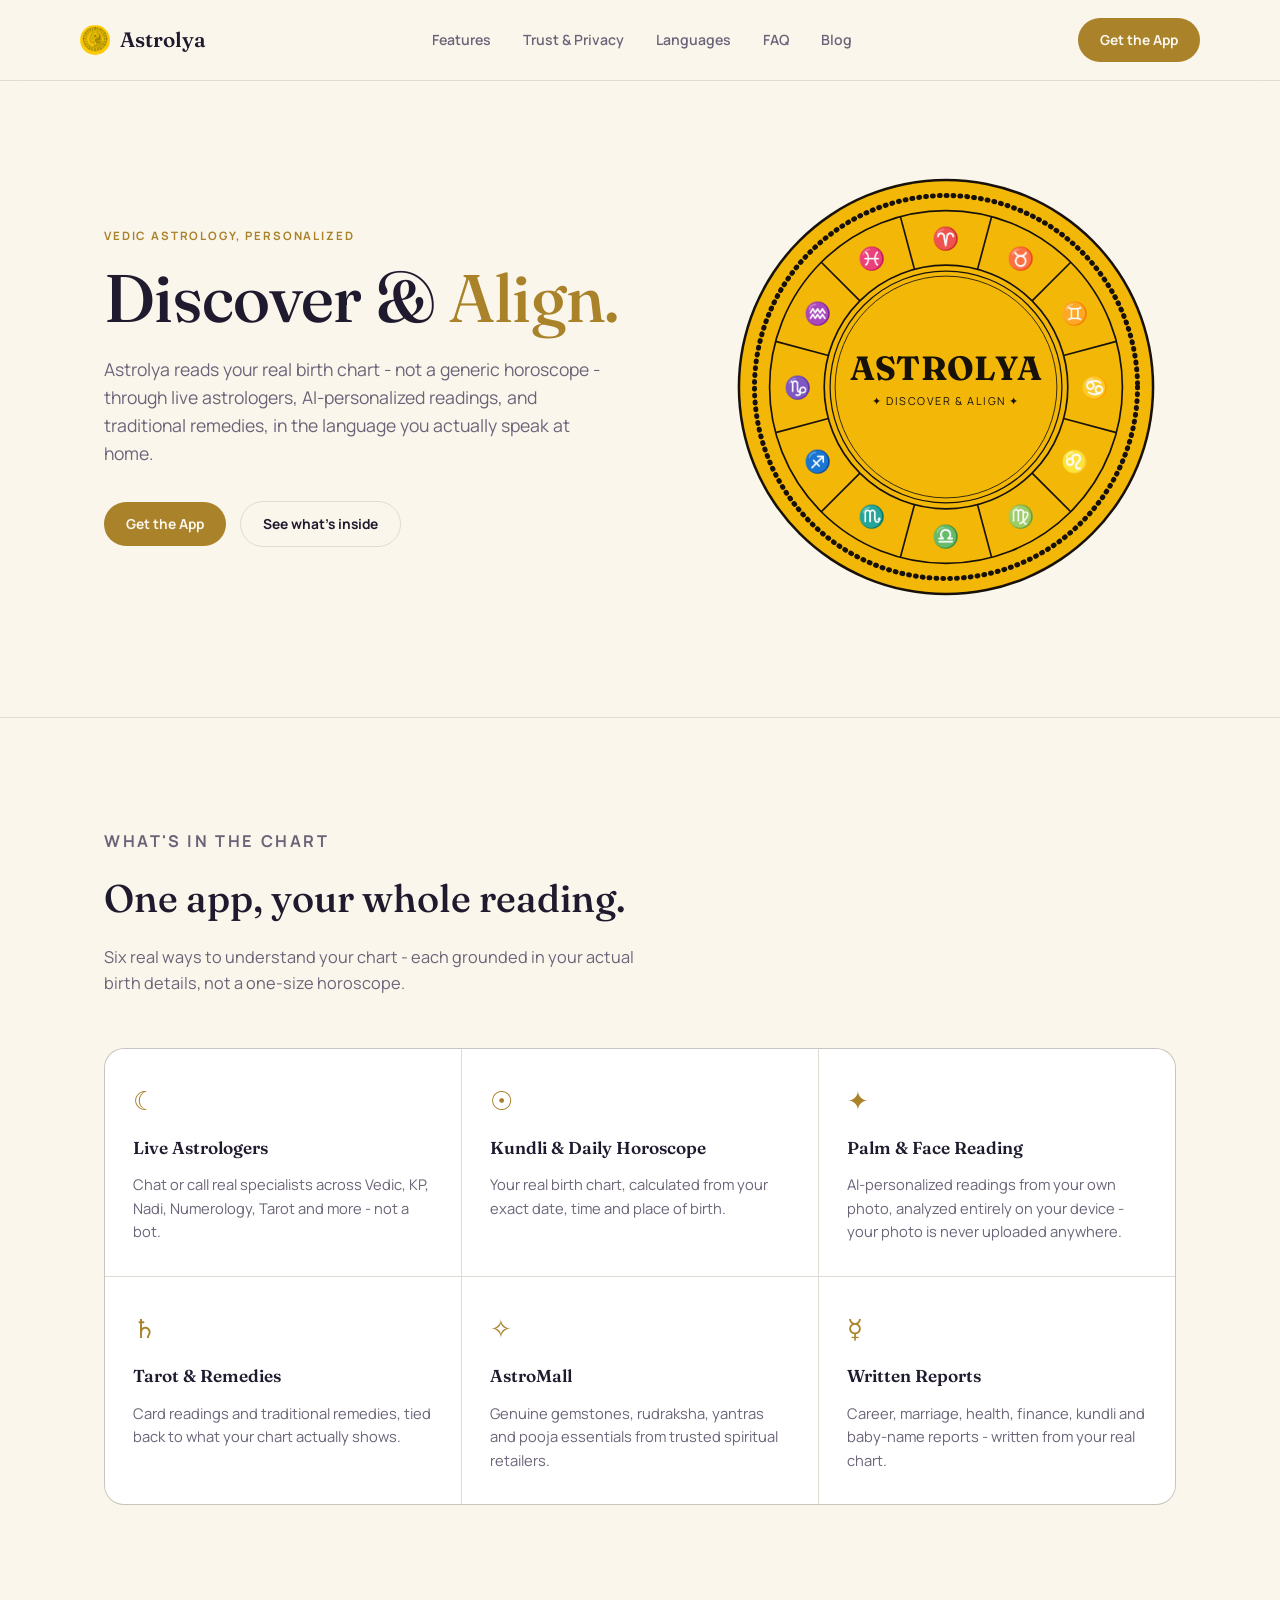
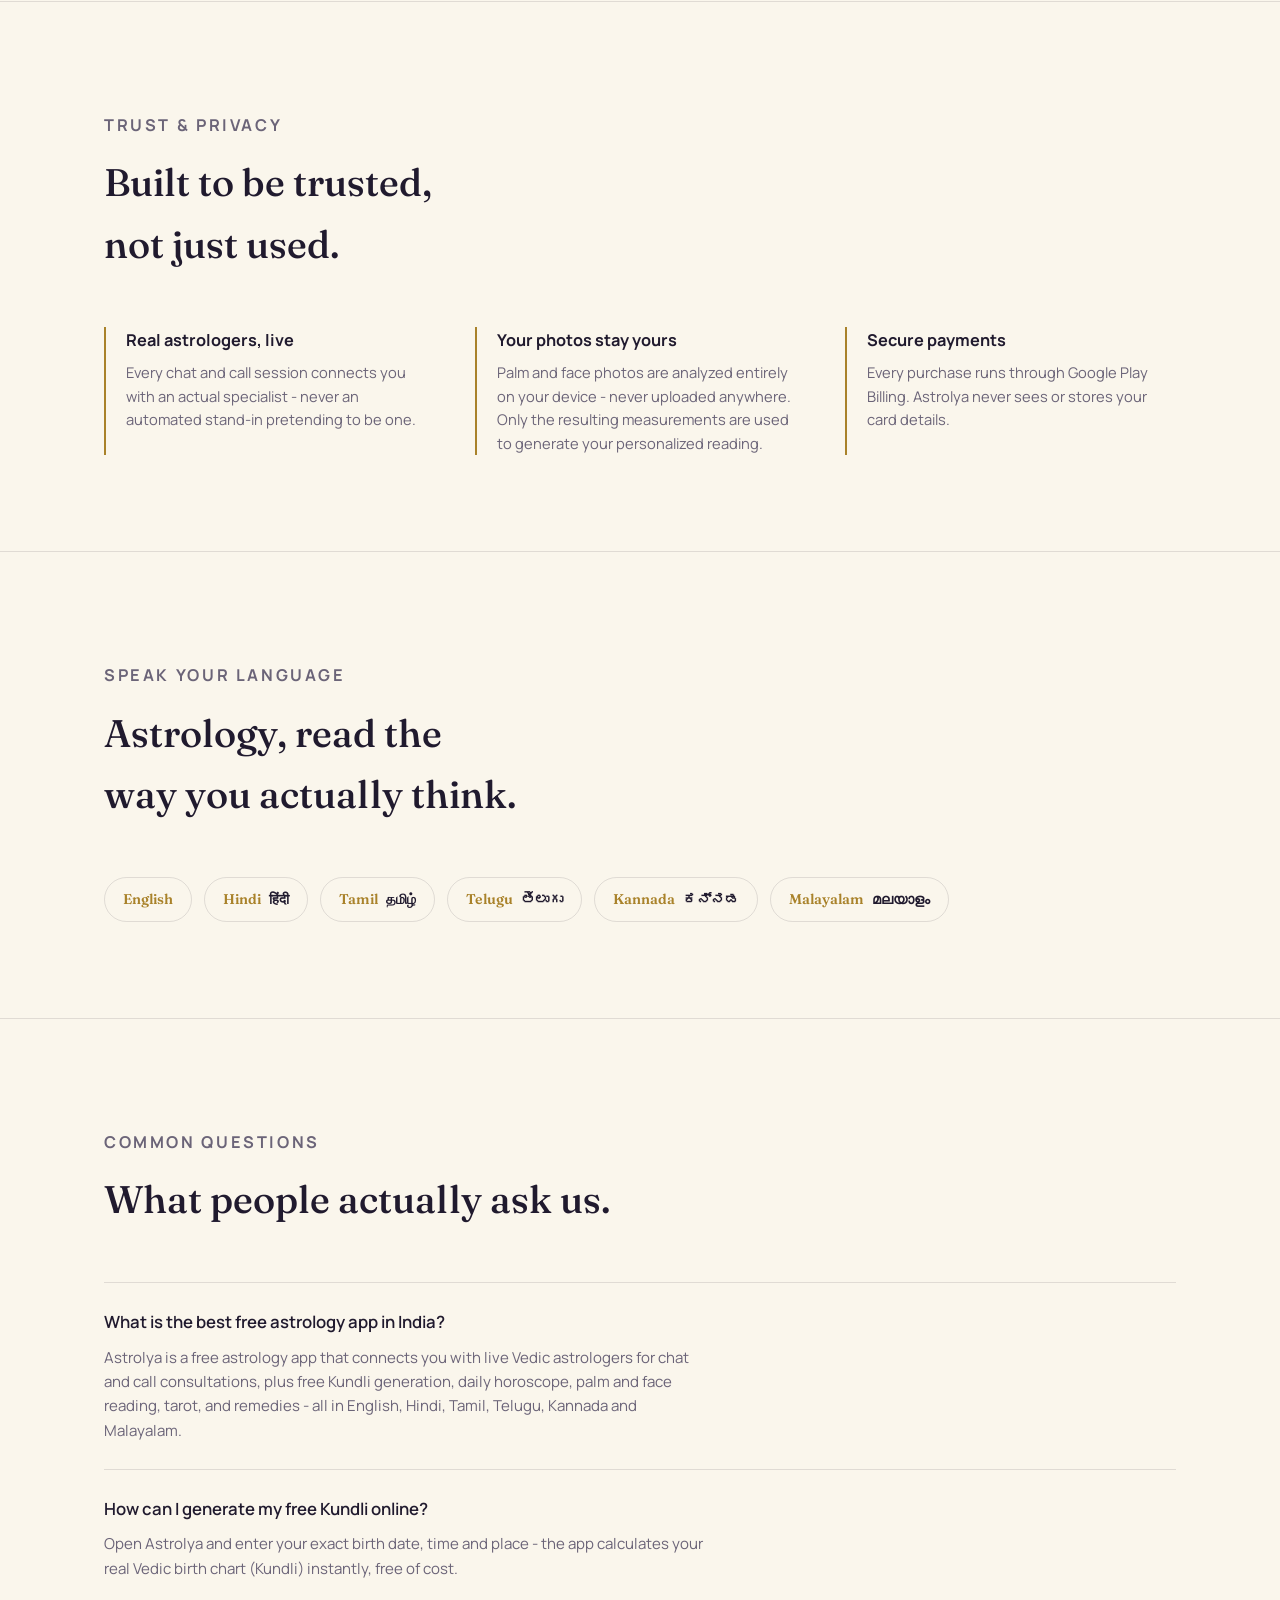
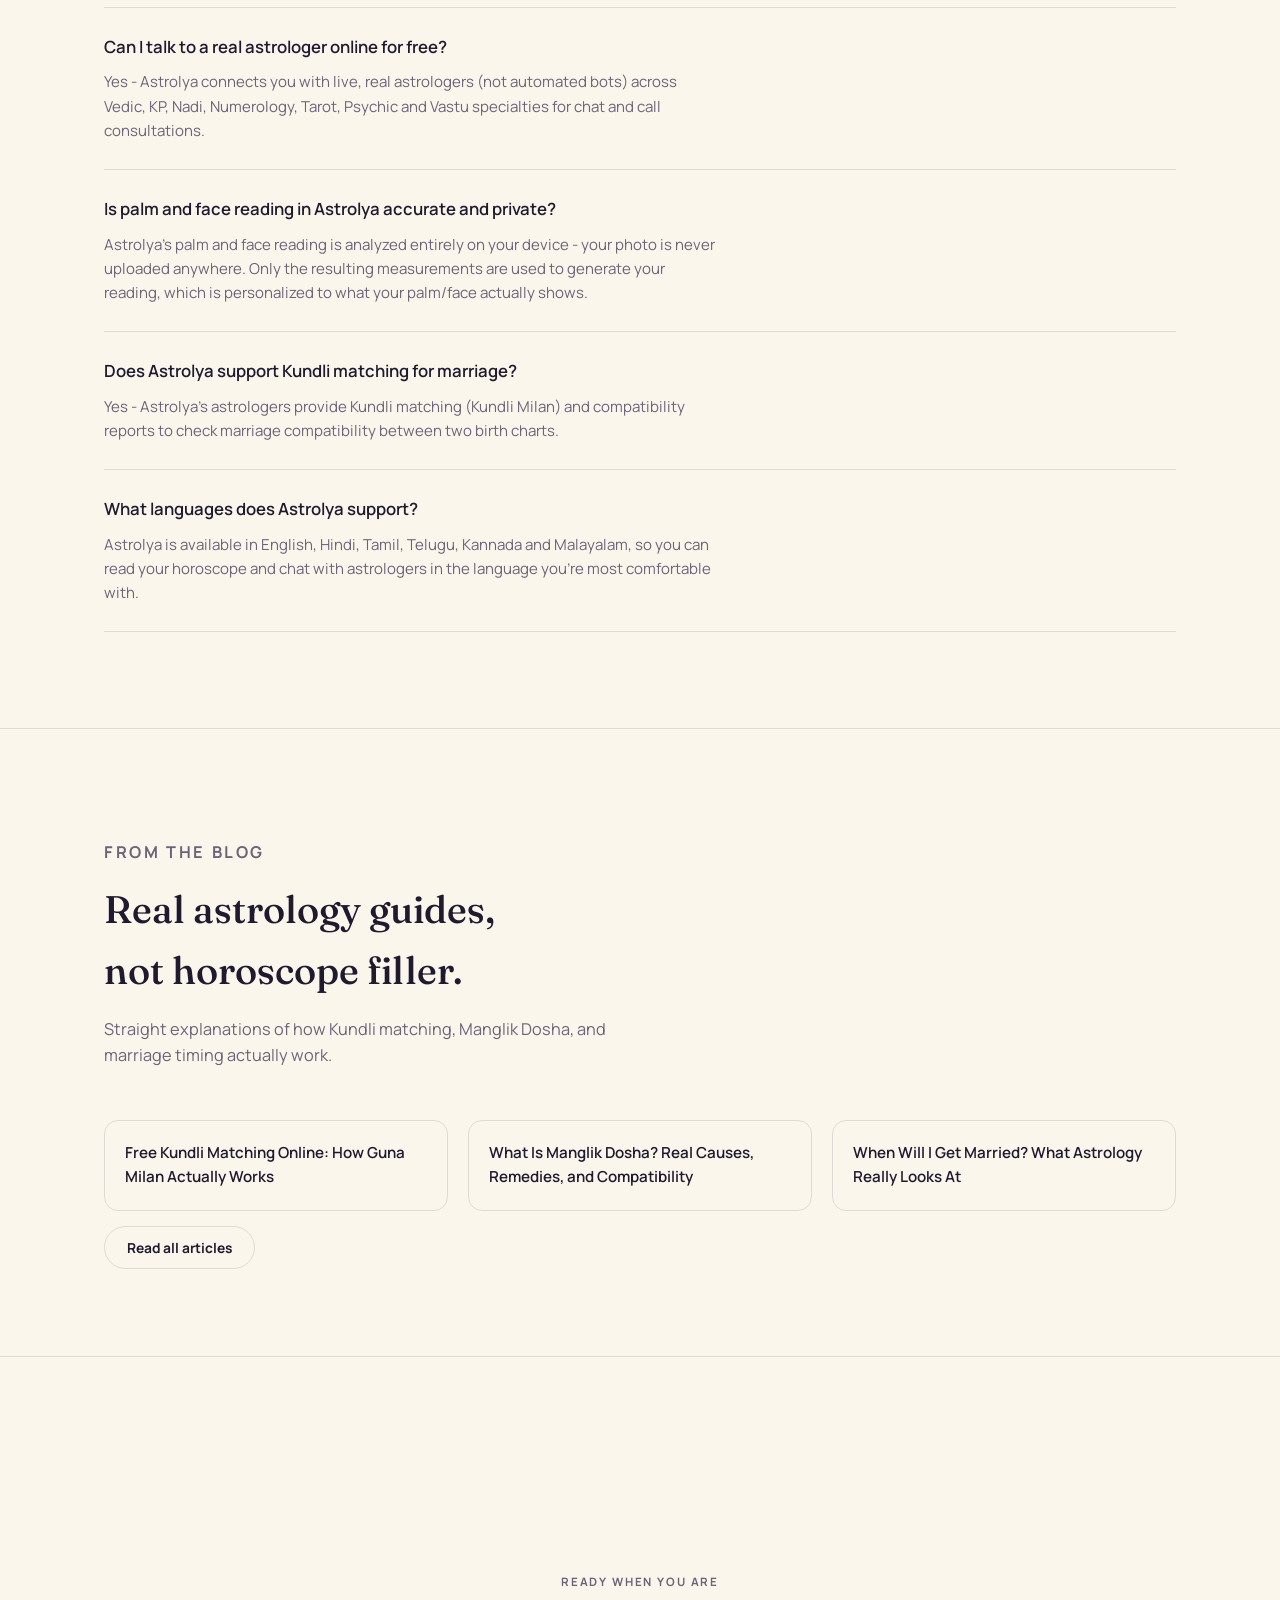
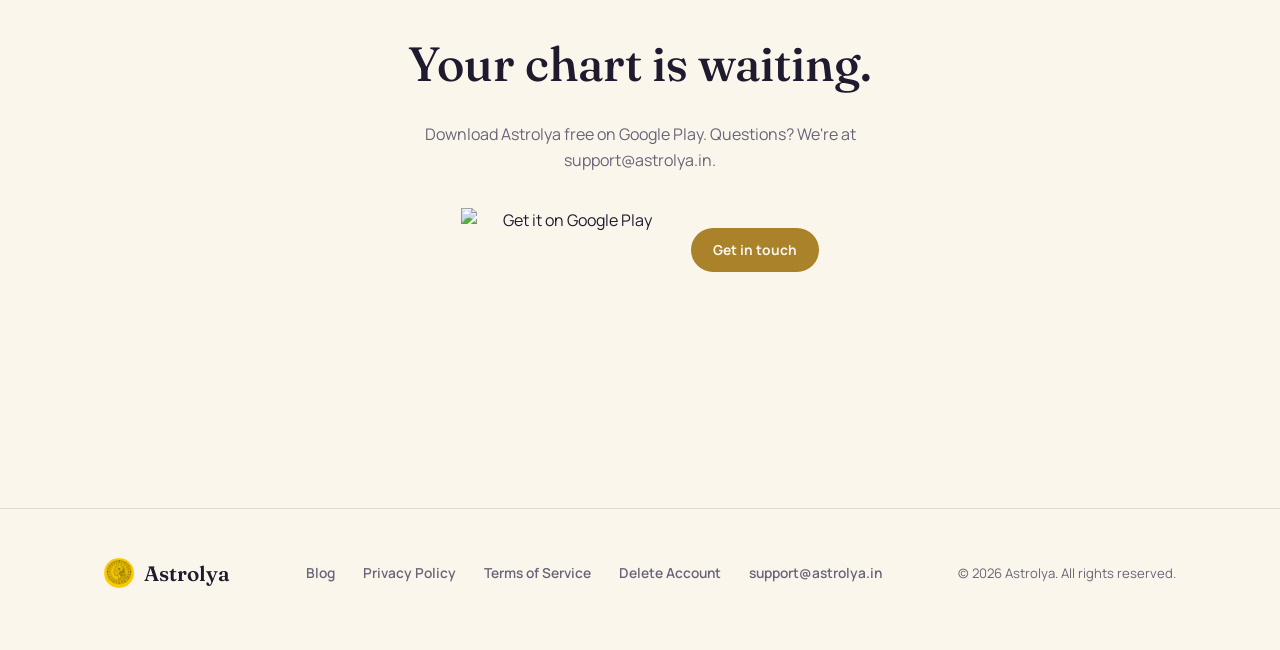
==== commit 97ca8206: "Add Google Play badge to download section with UTM referrer Co-Authored-By: Claude Opus 5.5 <noreply" ====
--- a/index.html
+++ b/index.html
@@ -304,8 +304,9 @@
     <div class="wrap final-cta">
       <p class="eyebrow">Ready when you are</p>
       <h2>Your chart is waiting.</h2>
-      <p>Astrolya is on its way to Google Play. Check back soon, or reach out if you'd like early access.</p>
-      <div class="cta-row">
+      <p>Download Astrolya free on Google Play. Questions? We're at support@astrolya.in.</p>
+      <div class="cta-row" style="align-items:center;">
+        <a href="https://play.google.com/store/apps/details?id=com.astrolya.app&amp;referrer=utm_source%3Dwebsite%26utm_medium%3Dbadge" target="_blank" rel="noopener"><img src="https://play.google.com/intl/en_us/badges/static/images/badges/en_badge_web_generic.png" alt="Get it on Google Play" width="216" height="84" style="display:block;"></a>
         <a class="btn" href="mailto:support@astrolya.in">Get in touch</a>
       </div>
     </div>
